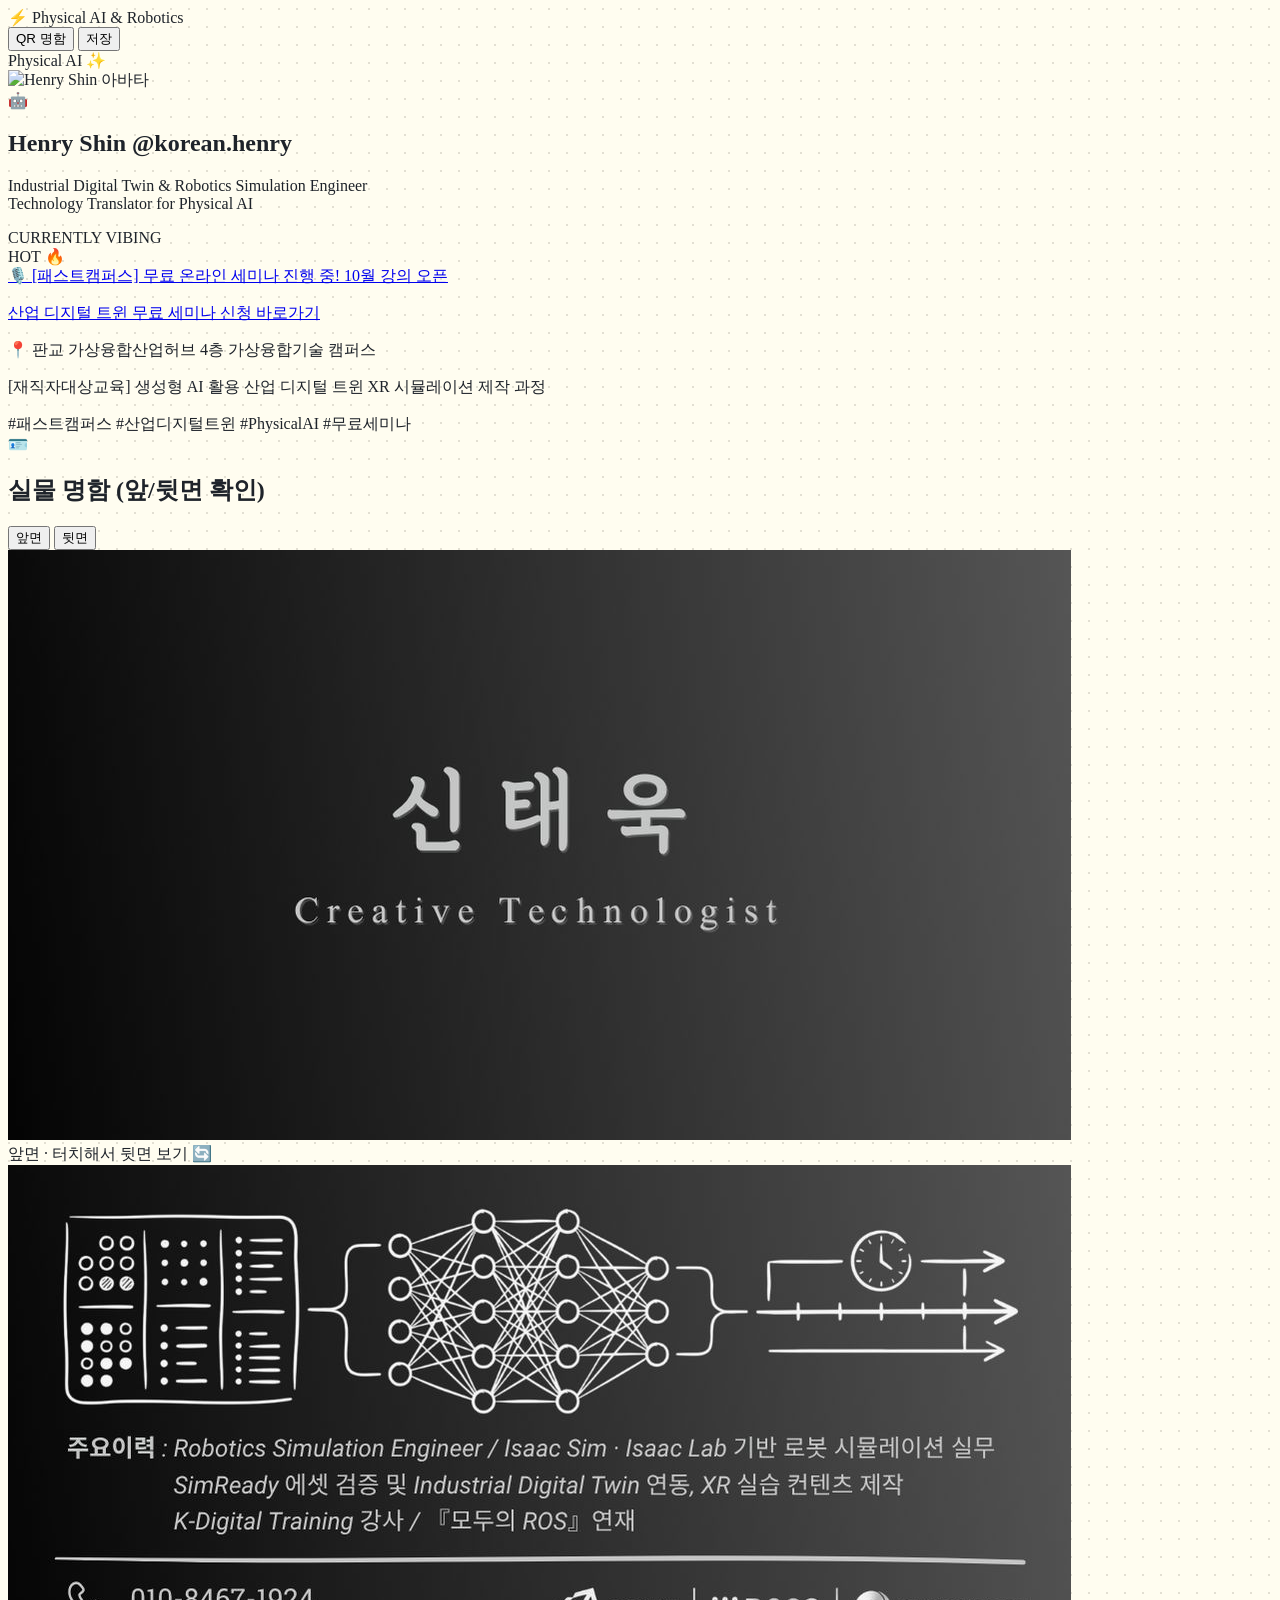
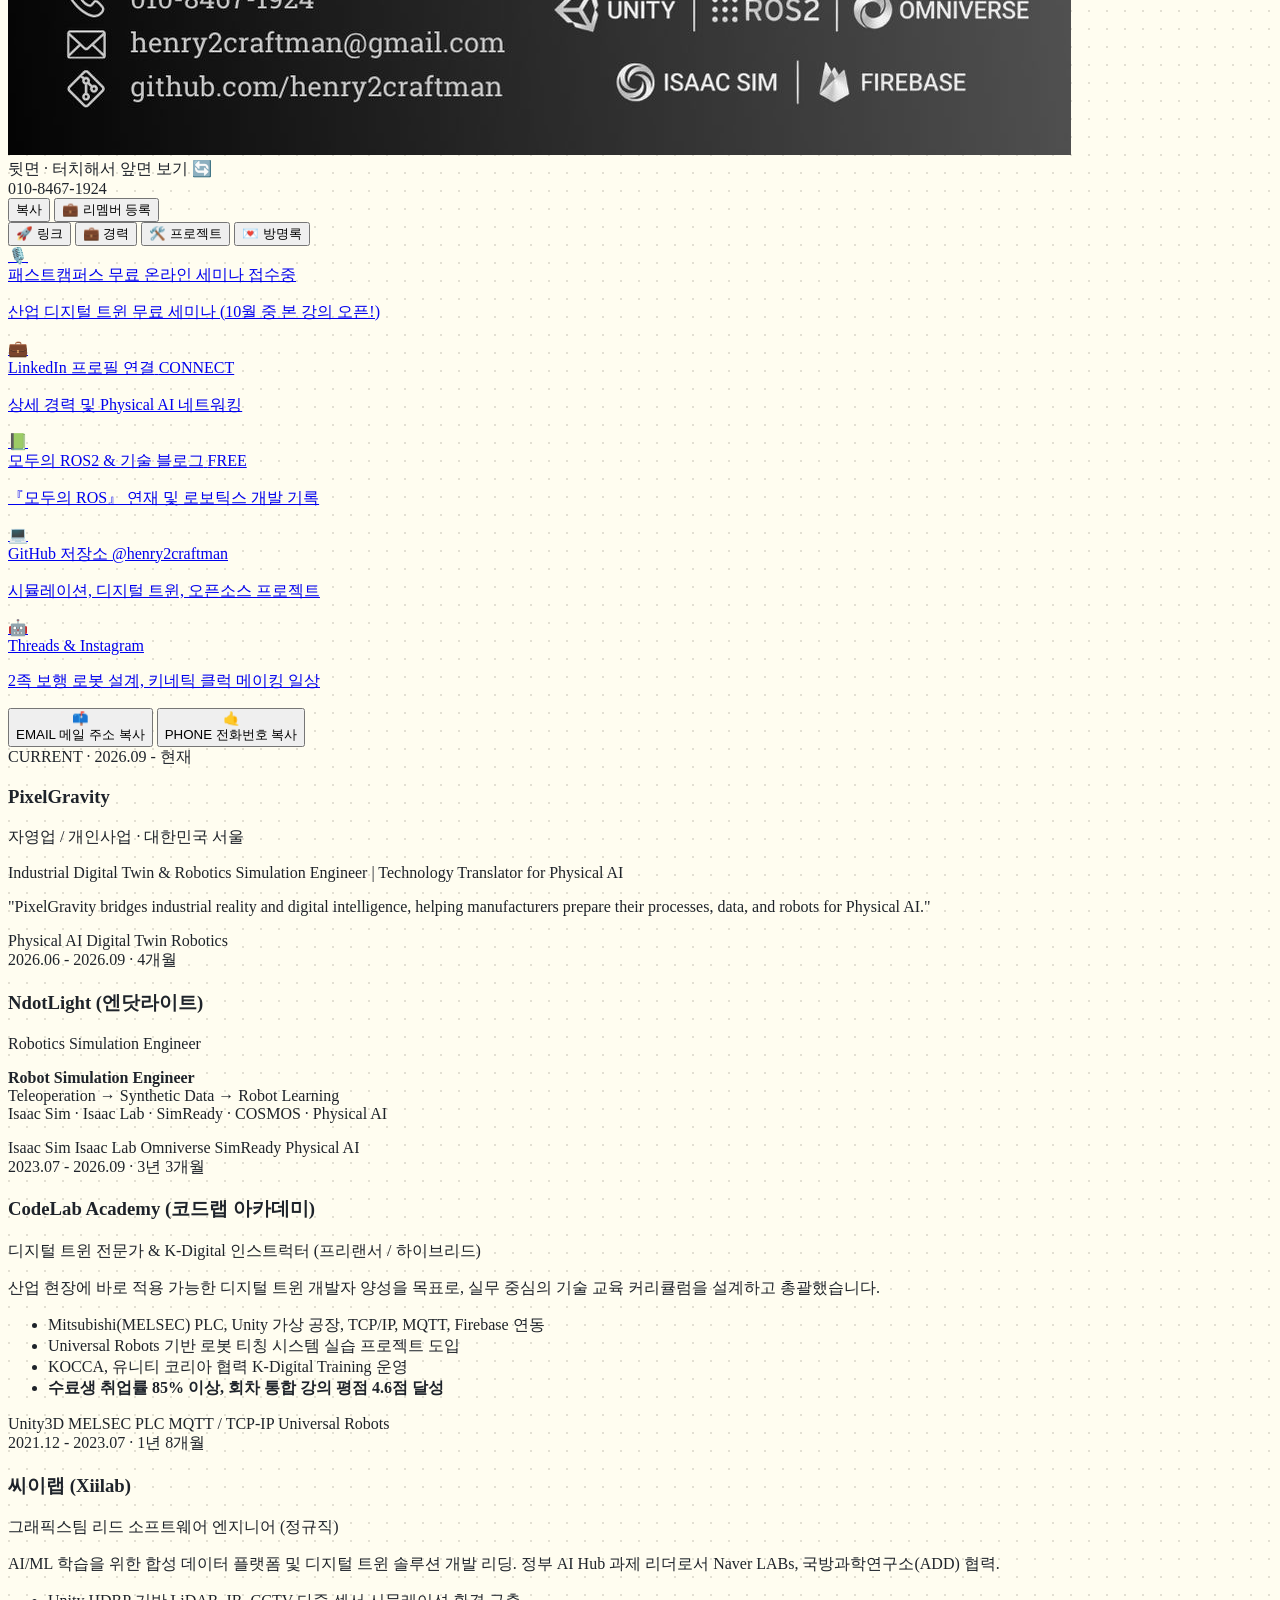
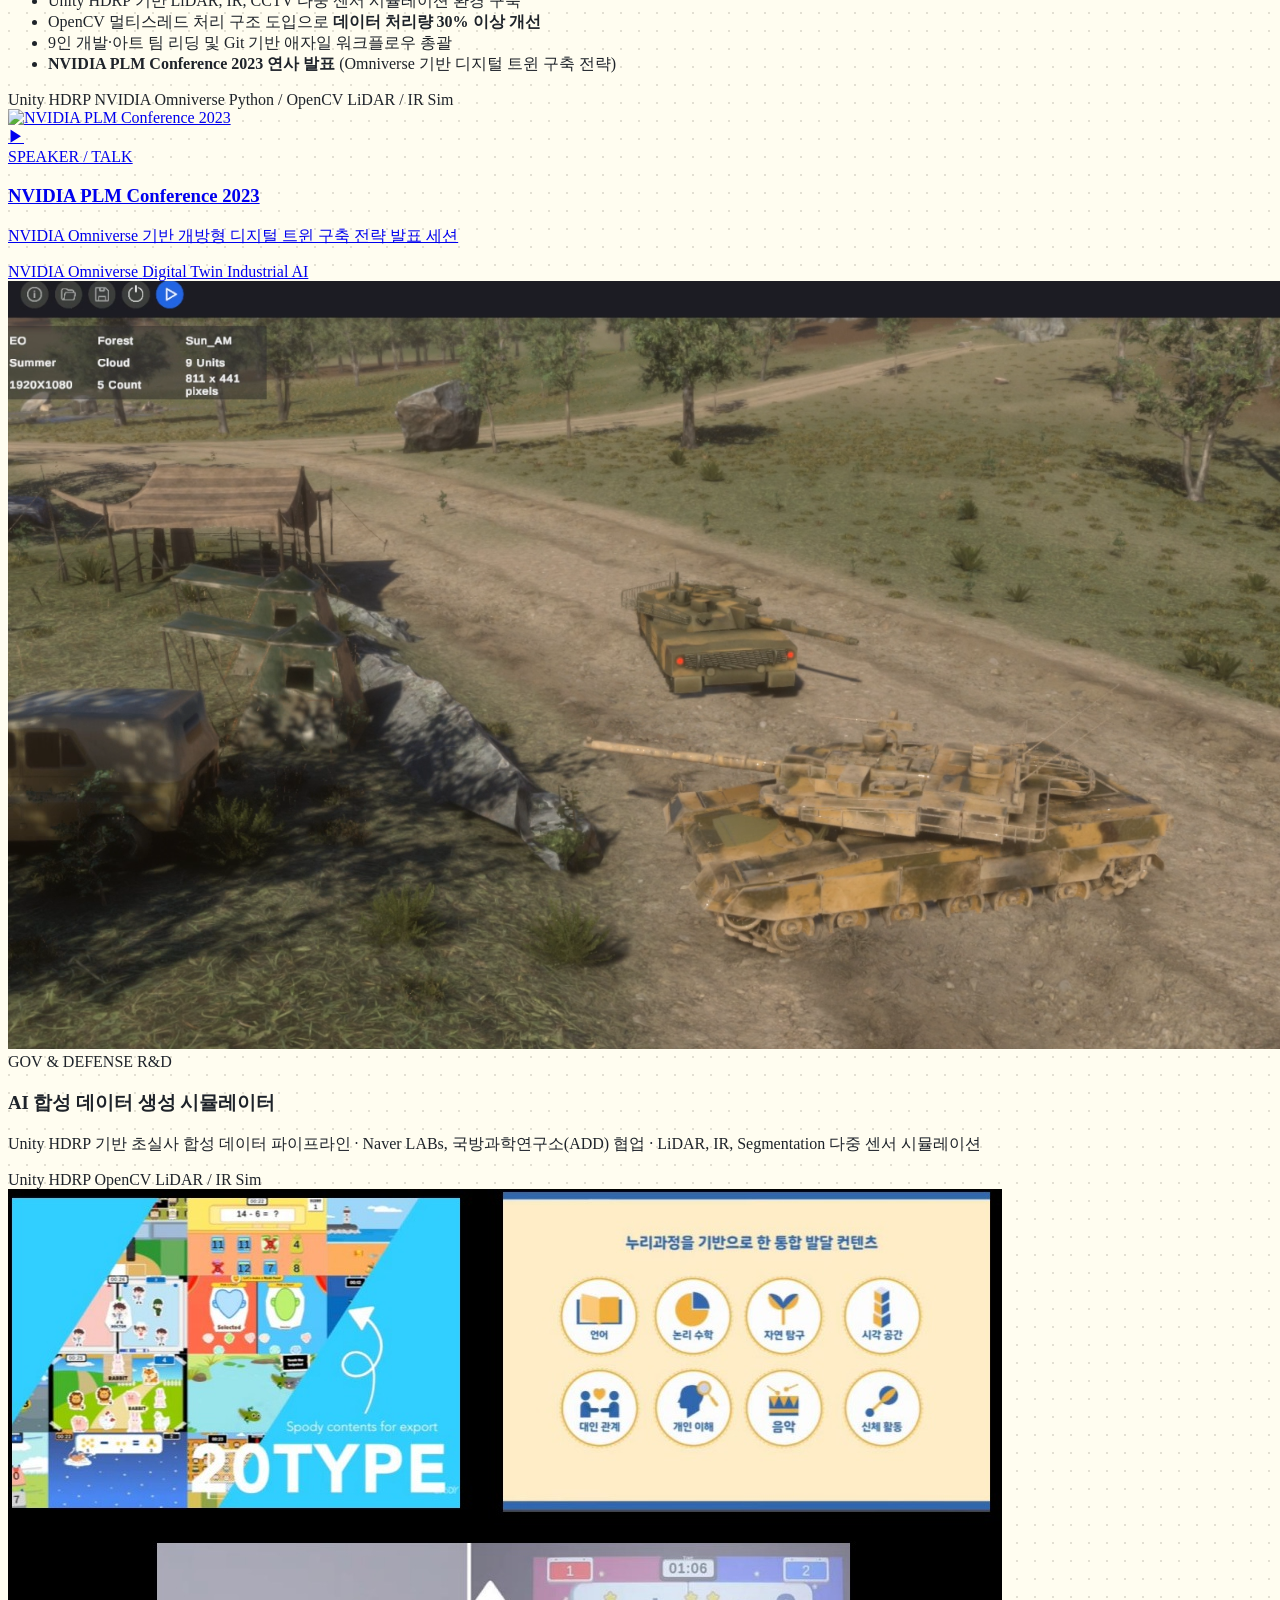
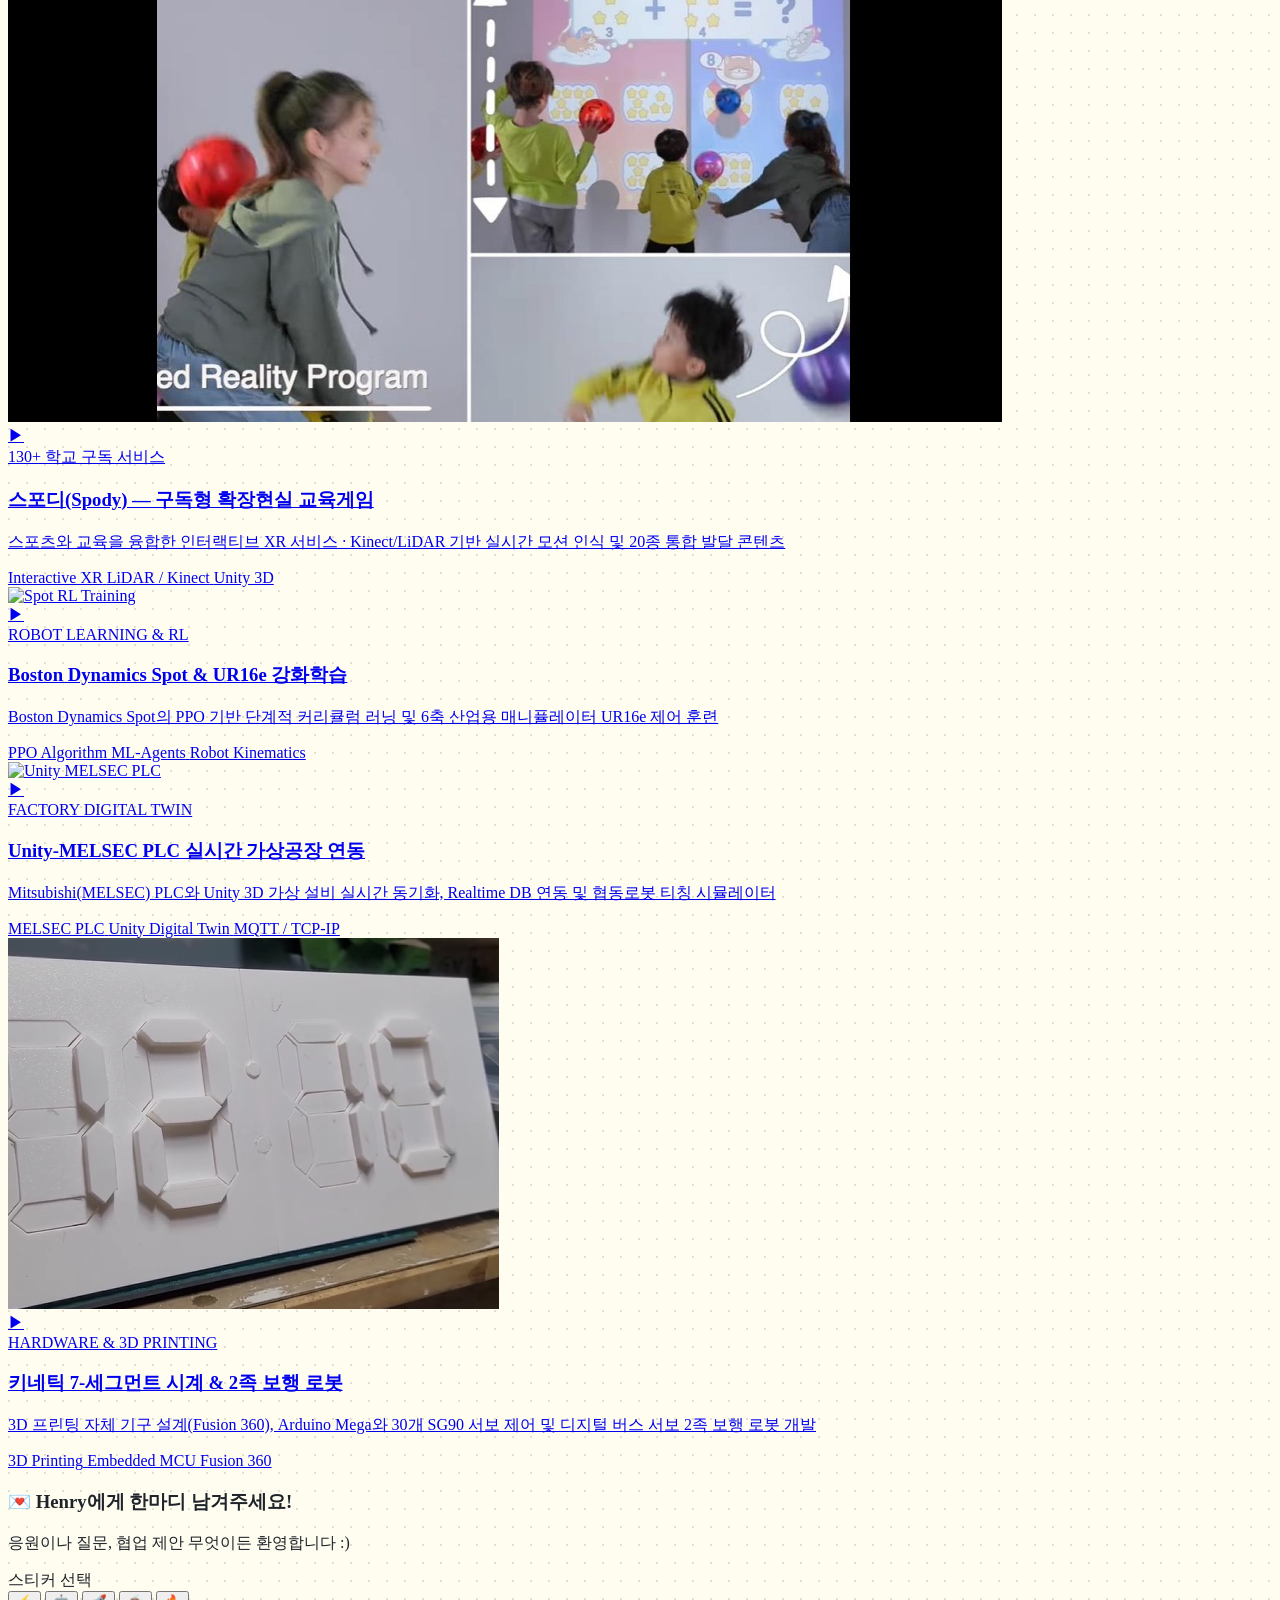
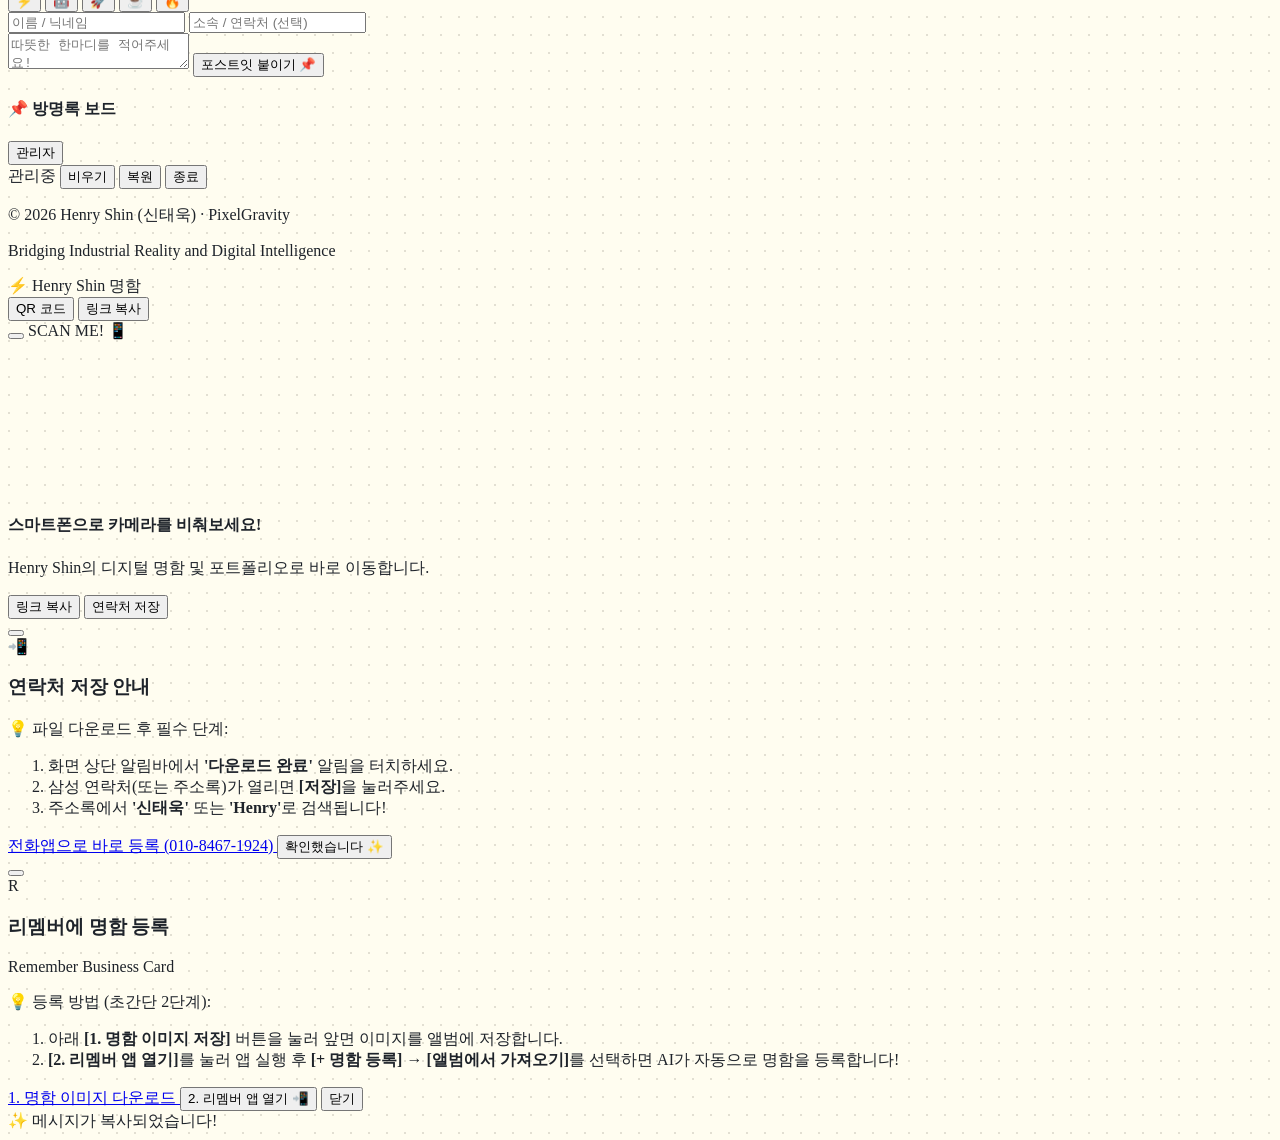
==== index.html @ 4216207d "Add FastCampus free online seminar link and October course announcement" ====
<!DOCTYPE html>
<html lang="ko">
<head>
  <meta charset="UTF-8">
  <meta name="viewport" content="width=device-width, initial-scale=1.0, maximum-scale=1.0, user-scalable=no">
  <title>Henry Shin (신태욱) 🌟 Digital Twin & Robotics Portfolio</title>
  <meta name="description" content="Henry Shin — Industrial Digital Twin & Robotics Simulation Engineer | Technology Translator for Physical AI">
  
  <!-- Tailwind CSS -->
  <script src="https://cdn.tailwindcss.com"></script>
  <!-- QRious for dynamic QR generation -->
  <script src="https://cdnjs.cloudflare.com/ajax/libs/qrious/4.0.2/qrious.min.js"></script>
  <!-- Canvas Confetti for delightful interactions -->
  <script src="https://cdn.jsdelivr.net/npm/canvas-confetti@1.6.0/dist/confetti.browser.min.js"></script>
  <!-- Google Fonts & Lucide Icons -->
  <link rel="preconnect" href="https://fonts.googleapis.com">
  <link rel="preconnect" href="https://fonts.gstatic.com" crossorigin>
  <link href="https://fonts.googleapis.com/css2?family=Gaegu:wght@400;700&family=Pretendard:wght@400;500;600;700;800;900&family=JetBrains+Mono:wght@500;700&display=swap" rel="stylesheet">
  <script src="https://unpkg.com/lucide@latest"></script>

  <script>
    tailwind.config = {
      theme: {
        extend: {
          fontFamily: {
            sans: ['Pretendard', '-apple-system', 'sans-serif'],
            fun: ['Gaegu', 'cursive', 'sans-serif'],
            mono: ['JetBrains Mono', 'monospace'],
          },
          colors: {
            butter: '#FFFDF0',
            creamy: '#FFF9ED',
            coral: '#FF6B6B',
            sunshine: '#FFD166',
            mint: '#06D6A0',
            bubble: '#118AB2',
            lavender: '#E8EAFF',
            popPink: '#FF85A1',
            darkPop: '#1E232A'
          },
          boxShadow: {
            'pop': '3px 3px 0px #1E232A',
            'pop-lg': '5px 5px 0px #1E232A',
            'pop-sm': '2px 2px 0px #1E232A',
            'pop-hover': '1px 1px 0px #1E232A',
          },
          animation: {
            'bounce-gentle': 'bounceGentle 2.2s infinite ease-in-out',
            'wiggle': 'wiggle 1s ease-in-out infinite',
            'spin-slow': 'spin 12s linear infinite',
          },
          keyframes: {
            bounceGentle: {
              '0%, 100%': { transform: 'translateY(0)' },
              '50%': { transform: 'translateY(-6px)' },
            },
            wiggle: {
              '0%, 100%': { transform: 'rotate(-3deg)' },
              '50%': { transform: 'rotate(3deg)' },
            }
          }
        }
      }
    }
  </script>

  <style>
    /* Neobrutalism custom styling */
    body {
      background-color: #FFFDF0;
      color: #1E232A;
      background-image: radial-gradient(#E2DFD2 1.2px, transparent 1.2px);
      background-size: 18px 18px;
    }

    .pop-card {
      transition: all 0.15s cubic-bezier(0.34, 1.56, 0.64, 1);
    }
    .pop-card:hover {
      transform: translate(-2px, -2px);
      box-shadow: 5px 5px 0px #1E232A;
    }
    .pop-card:active {
      transform: translate(2px, 2px);
      box-shadow: 1px 1px 0px #1E232A;
    }

    /* 3D Card Flip Styles */
    .perspective-1000 {
      perspective: 1000px;
    }
    .transform-style-3d {
      transform-style: preserve-3d;
      -webkit-transform-style: preserve-3d;
    }
    .backface-hidden {
      backface-visibility: hidden;
      -webkit-backface-visibility: hidden;
    }
    .rotate-y-180 {
      transform: rotateY(180deg);
      -webkit-transform: rotateY(180deg);
    }
    #businessCardInner.is-flipped {
      transform: rotateY(180deg);
      -webkit-transform: rotateY(180deg);
    }

    /* Custom scrollbar */
    ::-webkit-scrollbar {
      width: 6px;
    }
    ::-webkit-scrollbar-track {
      background: #FFFDF0;
    }
    ::-webkit-scrollbar-thumb {
      background: #1E232A;
      border-radius: 9999px;
    }
  </style>
</head>
<body class="min-h-screen flex flex-col items-center justify-start py-6 px-3 sm:px-4 font-sans selection:bg-sunshine selection:text-darkPop pb-28">

  <!-- Main Container -->
  <main class="w-full max-w-md mx-auto">

    <!-- Top Status Bar & Quick Actions -->
    <header class="flex items-center justify-between mb-3 px-1">
      <div class="flex items-center gap-2">
        <span class="inline-flex items-center justify-center w-6 h-6 rounded-full bg-sunshine border-2 border-darkPop font-mono text-xs font-bold shadow-pop-sm">
          ⚡
        </span>
        <span class="text-xs font-bold tracking-tight text-slate-800">Physical AI & Robotics</span>
      </div>

      <div class="flex items-center gap-1.5">
        <!-- QR Code Popup Trigger -->
        <button onclick="openQrModal()" class="px-2.5 py-1 rounded-full text-xs font-bold bg-sunshine border-2 border-darkPop shadow-pop-sm hover:shadow-pop-hover active:translate-x-0.5 active:translate-y-0.5 transition-all flex items-center gap-1" title="QR 코드 명함">
          <i data-lucide="qr-code" class="w-3.5 h-3.5"></i>
          <span>QR 명함</span>
        </button>
        <!-- Save Contact Button -->
        <button onclick="saveContactVCF()" class="px-2.5 py-1 rounded-full text-xs font-bold bg-mint text-white border-2 border-darkPop shadow-pop-sm hover:shadow-pop-hover active:translate-x-0.5 active:translate-y-0.5 transition-all flex items-center gap-1" title="연락처 저장">
          <i data-lucide="user-plus" class="w-3.5 h-3.5"></i>
          <span>저장</span>
        </button>
      </div>
    </header>

    <!-- Profile Hero Card -->
    <section class="bg-white border-2 border-darkPop shadow-pop-lg rounded-3xl p-5 mb-3.5 relative overflow-hidden">
      <span class="absolute -top-1 -right-2 bg-popPink text-white font-fun text-xs sm:text-sm font-bold px-3 py-1 rounded-full border-2 border-darkPop shadow-pop-sm rotate-12 select-none">
        Physical AI ✨
      </span>

      <div class="flex flex-col items-center text-center pt-2">
        <!-- Interactive Avatar with cute robot ring -->
        <div class="relative mb-3.5 group cursor-pointer" onclick="fireCuteConfetti()">
          <div class="w-24 h-24 rounded-full border-2 border-darkPop p-1 bg-gradient-to-tr from-sunshine via-popPink to-mint shadow-pop-sm group-hover:rotate-6 transition-transform">
            <img 
              src="https://api.dicebear.com/7.x/bottts-neutral/svg?seed=HenryShinMaker&backgroundColor=ffd166" 
              alt="Henry Shin 아바타" 
              class="w-full h-full rounded-full bg-white object-cover"
            >
          </div>
          <!-- Click badge on avatar -->
          <span class="absolute -bottom-1 -right-1 bg-white border-2 border-darkPop text-xs font-bold rounded-full p-1 shadow-pop-sm animate-wiggle">
            🤖
          </span>
        </div>

        <!-- Name & Catchy Tagline -->
        <h1 class="text-2xl font-extrabold text-darkPop flex items-center gap-1.5 mb-1">
          Henry Shin <span class="text-xs font-bold text-slate-500 font-mono bg-slate-100 px-2 py-0.5 rounded-full border border-darkPop">@korean.henry</span>
        </h1>
        
        <p class="text-xs font-extrabold text-slate-800 mb-3 bg-sunshine/40 px-3 py-1.5 rounded-2xl border-2 border-darkPop leading-relaxed">
          Industrial Digital Twin & Robotics Simulation Engineer<br>
          <span class="text-slate-600 font-bold">Technology Translator for Physical AI</span>
        </p>

        <!-- Live Status Bubble: 교육 및 최신 활동 -->
        <div class="w-full bg-[#F6F8FA] border-2 border-darkPop rounded-2xl p-3 text-left shadow-pop-sm relative">
          <div class="flex items-center justify-between mb-1.5">
            <div class="flex items-center gap-1.5">
              <span class="relative flex h-2.5 w-2.5">
                <span class="animate-ping absolute inline-flex h-full w-full rounded-full bg-emerald-400 opacity-75"></span>
                <span class="relative inline-flex rounded-full h-2.5 w-2.5 bg-mint"></span>
              </span>
              <span class="text-[11px] font-extrabold text-emerald-700 tracking-wide uppercase font-mono">CURRENTLY VIBING</span>
            </div>
            <span class="text-[10px] bg-coral text-white px-2 py-0.5 rounded-full font-mono font-bold animate-pulse">HOT 🔥</span>
          </div>
          
          <div class="text-xs text-slate-800 space-y-2">
            <!-- 1. 패스트캠퍼스 무료 세미나 -->
            <a href="https://fastcampus.co.kr/event_online_digitaltwin" target="_blank" rel="noopener noreferrer" class="block bg-white p-2.5 rounded-xl border-2 border-darkPop shadow-pop-sm hover:bg-amber-50/60 transition-colors group">
              <div class="flex items-center justify-between">
                <span class="font-extrabold text-darkPop flex items-center gap-1 text-[11px]">
                  <span>🎙️</span> [패스트캠퍼스] 무료 온라인 세미나 진행 중!
                </span>
                <span class="text-[9px] font-extrabold px-1.5 py-0.5 bg-sunshine rounded-md border border-darkPop">10월 강의 오픈</span>
              </div>
              <p class="text-[10px] text-slate-600 mt-1 group-hover:text-bubble flex items-center gap-0.5 font-medium">
                <span>산업 디지털 트윈 무료 세미나 신청 바로가기</span>
                <i data-lucide="arrow-up-right" class="w-3 h-3"></i>
              </p>
            </a>

            <!-- 2. 판교 가상융합기술 캠퍼스 -->
            <div class="text-[11px] text-slate-700 pl-2.5 border-l-2 border-sunshine">
              <p class="font-bold text-darkPop flex items-center gap-1">
                <span>📍</span> 판교 가상융합산업허브 4층 가상융합기술 캠퍼스
              </p>
              <p class="text-[10px] text-slate-500 mt-0.5">
                [재직자대상교육] 생성형 AI 활용 산업 디지털 트윈 XR 시뮬레이션 제작 과정
              </p>
            </div>
          </div>

          <div class="flex flex-wrap gap-1.5 mt-2.5">
            <span class="px-2 py-0.5 rounded-full text-[10px] font-bold bg-white border border-darkPop text-slate-700 shadow-pop-sm">#패스트캠퍼스</span>
            <span class="px-2 py-0.5 rounded-full text-[10px] font-bold bg-white border border-darkPop text-slate-700 shadow-pop-sm">#산업디지털트윈</span>
            <span class="px-2 py-0.5 rounded-full text-[10px] font-bold bg-white border border-darkPop text-slate-700 shadow-pop-sm">#PhysicalAI</span>
            <span class="px-2 py-0.5 rounded-full text-[10px] font-bold bg-white border border-darkPop text-slate-700 shadow-pop-sm">#무료세미나</span>
          </div>
        </div>
      </div>
    </section>

    <!-- Real Business Card Section (Front & Back Toggle Viewer) -->
    <section class="bg-white border-2 border-darkPop shadow-pop-lg rounded-3xl p-4 mb-4 relative">
      <div class="flex items-center justify-between mb-2.5 px-1">
        <div class="flex items-center gap-1.5">
          <span class="text-base">🪪</span>
          <h2 class="text-xs font-extrabold text-darkPop">실물 명함 (앞/뒷면 확인)</h2>
        </div>
        
        <!-- Front / Back Switch Buttons -->
        <div class="flex items-center gap-1 bg-slate-100 p-0.5 rounded-full border border-darkPop shadow-pop-sm">
          <button onclick="showCardFace('front')" id="btnCardFront" class="px-2.5 py-0.5 rounded-full text-[10px] font-bold bg-sunshine text-darkPop transition-all">
            앞면
          </button>
          <button onclick="showCardFace('back')" id="btnCardBack" class="px-2.5 py-0.5 rounded-full text-[10px] font-bold text-slate-500 hover:text-darkPop transition-all">
            뒷면
          </button>
        </div>
      </div>

      <!-- Business Card Display Frame -->
      <div class="w-full cursor-pointer select-none" onclick="toggleCardFace()" title="클릭해서 앞/뒷면 전환">
        <div class="relative w-full aspect-[16/9] rounded-2xl border-2 border-darkPop shadow-pop overflow-hidden bg-slate-950">
          
          <!-- Front Side (앞면.jpg) -->
          <div id="cardViewFront" class="absolute inset-0 w-full h-full transition-opacity duration-300 opacity-100 z-10 bg-black">
            <img 
              src="image&video/명함/앞면.jpg" 
              alt="Henry Shin 실물 명함 앞면" 
              class="w-full h-full object-cover"
            >
            <div class="absolute bottom-2.5 right-2.5 flex items-center gap-1 bg-black/75 backdrop-blur-sm text-white px-2 py-1 rounded-lg border border-white/20 text-[10px] font-mono">
              <span>앞면</span>
              <span class="text-sunshine font-bold">· 터치해서 뒷면 보기 🔄</span>
            </div>
          </div>

          <!-- Back Side (뒷면.jpg) -->
          <div id="cardViewBack" class="absolute inset-0 w-full h-full transition-opacity duration-300 opacity-0 pointer-events-none z-0 bg-black">
            <img 
              src="image&video/명함/뒷면.jpg" 
              alt="Henry Shin 실물 명함 뒷면 (이력 및 기술 다이어그램)" 
              class="w-full h-full object-cover"
            >
            <div class="absolute bottom-2.5 right-2.5 flex items-center gap-1 bg-black/75 backdrop-blur-sm text-white px-2 py-1 rounded-lg border border-white/20 text-[10px] font-mono">
              <span>뒷면</span>
              <span class="text-sunshine font-bold">· 터치해서 앞면 보기 🔄</span>
            </div>
          </div>

        </div>
      </div>

      <!-- Quick Action Under Card (Phone copy & Remember registration) -->
      <div class="mt-3 flex items-center justify-between gap-1.5 px-1 text-[11px]">
        <span class="flex items-center gap-1 font-mono font-bold text-slate-700">
          <i data-lucide="phone" class="w-3.5 h-3.5 text-mint"></i> 010-8467-1924
        </span>
        <div class="flex items-center gap-1.5">
          <button onclick="copyInfo('010-8467-1924', '전화번호가 복사되었습니다! 📞')" class="px-2 py-1 rounded-lg border border-darkPop bg-slate-100 hover:bg-slate-200 text-darkPop font-bold shadow-pop-sm flex items-center gap-1">
            <i data-lucide="copy" class="w-3 h-3"></i>
            <span>복사</span>
          </button>
          <button onclick="openRememberModal()" class="px-2.5 py-1 rounded-lg border border-darkPop bg-[#1864AB] text-white hover:bg-[#155390] font-extrabold shadow-pop-sm flex items-center gap-1 active:translate-y-0.5 transition-all">
            <span>💼 리멤버 등록</span>
          </button>
        </div>
      </div>
    </section>

    <!-- Navigation Tabs (Links, Career, Projects, Guestbook) -->
    <nav class="flex items-center justify-between gap-1 p-1 bg-white border-2 border-darkPop shadow-pop rounded-2xl mb-4 text-xs font-bold">
      <button onclick="changeTab('links')" id="btn-tab-links" class="tab-target flex-1 py-2 rounded-xl text-center transition-all bg-darkPop text-white shadow-pop-sm">
        🚀 링크
      </button>
      <button onclick="changeTab('career')" id="btn-tab-career" class="tab-target flex-1 py-2 rounded-xl text-center transition-all text-slate-600 hover:text-darkPop">
        💼 경력
      </button>
      <button onclick="changeTab('projects')" id="btn-tab-projects" class="tab-target flex-1 py-2 rounded-xl text-center transition-all text-slate-600 hover:text-darkPop">
        🛠️ 프로젝트
      </button>
      <button onclick="changeTab('guestbook')" id="btn-tab-guestbook" class="tab-target flex-1 py-2 rounded-xl text-center transition-all text-slate-600 hover:text-darkPop">
        💌 방명록
      </button>
    </nav>

    <!-- TAB 1: Quick Links & Channels -->
    <div id="tab-links" class="tab-content space-y-3">

      <!-- FastCampus Free Seminar (Top Featured) -->
      <a href="https://fastcampus.co.kr/event_online_digitaltwin" target="_blank" rel="noopener noreferrer" 
         class="pop-card block bg-gradient-to-r from-[#FFF4D9] via-[#FFE8B3] to-[#FFD166]/60 border-2 border-darkPop shadow-pop rounded-2xl p-3.5 group hover:from-[#FFE8B3] hover:to-[#FFDE99]">
        <div class="flex items-center justify-between">
          <div class="flex items-center gap-3">
            <div class="w-11 h-11 rounded-2xl bg-coral text-white border-2 border-darkPop flex items-center justify-center text-xl shadow-pop-sm group-hover:rotate-12 transition-transform">
              🎙️
            </div>
            <div class="text-left">
              <div class="flex items-center gap-1.5">
                <span class="text-sm font-extrabold text-darkPop">패스트캠퍼스 무료 온라인 세미나</span>
                <span class="text-[10px] font-bold px-1.5 py-0.5 rounded-full bg-coral text-white border border-darkPop animate-pulse">접수중</span>
              </div>
              <p class="text-xs text-slate-700 mt-0.5 font-bold">산업 디지털 트윈 무료 세미나 (10월 중 본 강의 오픈!)</p>
            </div>
          </div>
          <i data-lucide="arrow-up-right" class="w-5 h-5 text-darkPop group-hover:translate-x-0.5 group-hover:-translate-y-0.5 transition-transform"></i>
        </div>
      </a>
      
      <!-- LinkedIn (Featured) -->
      <a href="https://www.linkedin.com/in/henry-s-8a1b7b152/" target="_blank" rel="noopener noreferrer" 
         class="pop-card block bg-[#E8EAFF] border-2 border-darkPop shadow-pop rounded-2xl p-3.5 group hover:bg-[#DCE1FF]">
        <div class="flex items-center justify-between">
          <div class="flex items-center gap-3">
            <div class="w-11 h-11 rounded-2xl bg-white border-2 border-darkPop flex items-center justify-center text-xl shadow-pop-sm group-hover:rotate-12 transition-transform">
              💼
            </div>
            <div class="text-left">
              <div class="flex items-center gap-1.5">
                <span class="text-sm font-extrabold text-darkPop">LinkedIn 프로필 연결</span>
                <span class="text-[10px] font-bold px-1.5 py-0.5 rounded-full bg-[#0077B5] text-white border border-darkPop">CONNECT</span>
              </div>
              <p class="text-xs text-slate-600 mt-0.5">상세 경력 및 Physical AI 네트워킹</p>
            </div>
          </div>
          <i data-lucide="arrow-up-right" class="w-5 h-5 text-darkPop group-hover:translate-x-0.5 group-hover:-translate-y-0.5 transition-transform"></i>
        </div>
      </a>

      <!-- Free ROS2 Course & Tech Blog -->
      <a href="https://blog.naver.com/henry2craftman" target="_blank" rel="noopener noreferrer" 
         class="pop-card block bg-[#E8F8F5] border-2 border-darkPop shadow-pop rounded-2xl p-3.5 group hover:bg-[#D5F5EE]">
        <div class="flex items-center justify-between">
          <div class="flex items-center gap-3">
            <div class="w-11 h-11 rounded-2xl bg-white border-2 border-darkPop flex items-center justify-center text-xl shadow-pop-sm group-hover:rotate-12 transition-transform">
              📗
            </div>
            <div class="text-left">
              <div class="flex items-center gap-1.5">
                <span class="text-sm font-extrabold text-darkPop">모두의 ROS2 & 기술 블로그</span>
                <span class="text-[10px] font-bold px-1.5 py-0.5 rounded-full bg-mint text-white border border-darkPop">FREE</span>
              </div>
              <p class="text-xs text-slate-600 mt-0.5">『모두의 ROS』 연재 및 로보틱스 개발 기록</p>
            </div>
          </div>
          <i data-lucide="arrow-up-right" class="w-5 h-5 text-darkPop group-hover:translate-x-0.5 group-hover:-translate-y-0.5 transition-transform"></i>
        </div>
      </a>

      <!-- GitHub -->
      <a href="https://github.com/henry2craftman" target="_blank" rel="noopener noreferrer" 
         class="pop-card block bg-white border-2 border-darkPop shadow-pop rounded-2xl p-3.5 group hover:bg-slate-50">
        <div class="flex items-center justify-between">
          <div class="flex items-center gap-3">
            <div class="w-11 h-11 rounded-2xl bg-sunshine border-2 border-darkPop flex items-center justify-center text-xl shadow-pop-sm group-hover:rotate-12 transition-transform">
              💻
            </div>
            <div class="text-left">
              <div class="flex items-center gap-1.5">
                <span class="text-sm font-extrabold text-darkPop">GitHub 저장소</span>
                <span class="text-[10px] font-mono font-bold text-slate-500">@henry2craftman</span>
              </div>
              <p class="text-xs text-slate-500 mt-0.5">시뮬레이션, 디지털 트윈, 오픈소스 프로젝트</p>
            </div>
          </div>
          <i data-lucide="external-link" class="w-4 h-4 text-slate-400 group-hover:text-darkPop transition-colors"></i>
        </div>
      </a>

      <!-- Threads & Social -->
      <a href="https://www.threads.com/@korean.henry" target="_blank" rel="noopener noreferrer" 
         class="pop-card block bg-white border-2 border-darkPop shadow-pop rounded-2xl p-3.5 group hover:bg-slate-50">
        <div class="flex items-center justify-between">
          <div class="flex items-center gap-3">
            <div class="w-11 h-11 rounded-2xl bg-[#FFE4E6] border-2 border-darkPop flex items-center justify-center text-xl shadow-pop-sm group-hover:rotate-12 transition-transform">
              🤖
            </div>
            <div class="text-left">
              <span class="text-sm font-extrabold text-darkPop block">Threads & Instagram</span>
              <p class="text-xs text-slate-500 mt-0.5">2족 보행 로봇 설계, 키네틱 클럭 메이킹 일상</p>
            </div>
          </div>
          <i data-lucide="external-link" class="w-4 h-4 text-slate-400 group-hover:text-darkPop transition-colors"></i>
        </div>
      </a>

      <!-- Quick Contact Pills (Copy & Send) -->
      <div class="grid grid-cols-2 gap-2.5 pt-1">
        <button onclick="copyInfo('henry2craftman@gmail.com', '이메일 주소가 복사되었습니다! 💌')" 
                class="pop-card bg-white border-2 border-darkPop shadow-pop rounded-2xl p-3 text-left group">
          <div class="flex items-center gap-2">
            <span class="text-base">📫</span>
            <div>
              <span class="text-[10px] font-bold text-slate-500 uppercase block">EMAIL</span>
              <span class="text-xs font-extrabold text-darkPop truncate block">메일 주소 복사</span>
            </div>
          </div>
        </button>

        <button onclick="copyInfo('010-8467-1924', '전화번호가 복사되었습니다! 📞')" 
                class="pop-card bg-white border-2 border-darkPop shadow-pop rounded-2xl p-3 text-left group">
          <div class="flex items-center gap-2">
            <span class="text-base">🤙</span>
            <div>
              <span class="text-[10px] font-bold text-slate-500 uppercase block">PHONE</span>
              <span class="text-xs font-extrabold text-darkPop truncate block">전화번호 복사</span>
            </div>
          </div>
        </button>
      </div>
    </div>

    <!-- TAB 2: Career / Experience -->
    <div id="tab-career" class="tab-content hidden space-y-3.5">

      <!-- Career 1: PixelGravity -->
      <div class="pop-card bg-white border-2 border-darkPop shadow-pop rounded-2xl p-4 relative">
        <div class="flex items-start justify-between gap-2 mb-1.5">
          <div>
            <span class="text-[10px] font-bold px-2 py-0.5 rounded-full bg-mint text-white border border-darkPop shadow-pop-sm inline-block mb-1">
              CURRENT · 2026.09 - 현재
            </span>
            <h3 class="text-sm font-extrabold text-darkPop">PixelGravity</h3>
            <p class="text-xs font-bold text-slate-700">자영업 / 개인사업 · 대한민국 서울</p>
          </div>
          <a href="https://www.linkedin.com/in/henry-s-8a1b7b152/" target="_blank" class="p-1.5 rounded-xl border border-darkPop bg-slate-100 hover:bg-slate-200 text-darkPop">
            <i data-lucide="external-link" class="w-3.5 h-3.5"></i>
          </a>
        </div>
        <p class="text-xs font-bold text-bubble mb-2">
          Industrial Digital Twin & Robotics Simulation Engineer | Technology Translator for Physical AI
        </p>
        <p class="text-xs text-slate-600 leading-relaxed bg-slate-50 p-2.5 rounded-xl border border-slate-200">
          "PixelGravity bridges industrial reality and digital intelligence, helping manufacturers prepare their processes, data, and robots for Physical AI."
        </p>
        <div class="mt-2.5 flex flex-wrap gap-1 text-[10px] font-bold">
          <span class="px-2 py-0.5 bg-yellow-100 rounded-md border border-darkPop">Physical AI</span>
          <span class="px-2 py-0.5 bg-sky-100 rounded-md border border-darkPop">Digital Twin</span>
          <span class="px-2 py-0.5 bg-purple-100 rounded-md border border-darkPop">Robotics</span>
        </div>
      </div>

      <!-- Career 2: NdotLight -->
      <div class="pop-card bg-white border-2 border-darkPop shadow-pop rounded-2xl p-4 relative">
        <div class="flex items-start justify-between gap-2 mb-1.5">
          <div>
            <span class="text-[10px] font-bold px-2 py-0.5 rounded-full bg-sunshine text-darkPop border border-darkPop shadow-pop-sm inline-block mb-1">
              2026.06 - 2026.09 · 4개월
            </span>
            <h3 class="text-sm font-extrabold text-darkPop">NdotLight (엔닷라이트)</h3>
            <p class="text-xs font-bold text-slate-700">Robotics Simulation Engineer</p>
          </div>
          <a href="https://www.linkedin.com/in/henry-s-8a1b7b152/" target="_blank" class="p-1.5 rounded-xl border border-darkPop bg-slate-100 hover:bg-slate-200 text-darkPop">
            <i data-lucide="external-link" class="w-3.5 h-3.5"></i>
          </a>
        </div>
        <p class="text-xs text-slate-600 leading-relaxed bg-slate-50 p-2.5 rounded-xl border border-slate-200 mb-2">
          <b>Robot Simulation Engineer</b><br>
          Teleoperation → Synthetic Data → Robot Learning<br>
          Isaac Sim · Isaac Lab · SimReady · COSMOS · Physical AI
        </p>
        <div class="flex flex-wrap gap-1 text-[10px] font-bold">
          <span class="px-2 py-0.5 bg-emerald-100 rounded-md border border-darkPop">Isaac Sim</span>
          <span class="px-2 py-0.5 bg-emerald-100 rounded-md border border-darkPop">Isaac Lab</span>
          <span class="px-2 py-0.5 bg-indigo-100 rounded-md border border-darkPop">Omniverse</span>
          <span class="px-2 py-0.5 bg-amber-100 rounded-md border border-darkPop">SimReady</span>
          <span class="px-2 py-0.5 bg-rose-100 rounded-md border border-darkPop">Physical AI</span>
        </div>
      </div>

      <!-- Career 3: CodeLab Academy -->
      <div class="pop-card bg-white border-2 border-darkPop shadow-pop rounded-2xl p-4 relative">
        <div class="flex items-start justify-between gap-2 mb-1.5">
          <div>
            <span class="text-[10px] font-bold px-2 py-0.5 rounded-full bg-lavender text-darkPop border border-darkPop shadow-pop-sm inline-block mb-1">
              2023.07 - 2026.09 · 3년 3개월
            </span>
            <h3 class="text-sm font-extrabold text-darkPop">CodeLab Academy (코드랩 아카데미)</h3>
            <p class="text-xs font-bold text-slate-700">디지털 트윈 전문가 & K-Digital 인스트럭터 (프리랜서 / 하이브리드)</p>
          </div>
          <a href="https://www.linkedin.com/in/henry-s-8a1b7b152/" target="_blank" class="p-1.5 rounded-xl border border-darkPop bg-slate-100 hover:bg-slate-200 text-darkPop">
            <i data-lucide="external-link" class="w-3.5 h-3.5"></i>
          </a>
        </div>
        <div class="text-xs text-slate-600 leading-relaxed bg-slate-50 p-2.5 rounded-xl border border-slate-200 mb-2 space-y-1.5">
          <p>
            산업 현장에 바로 적용 가능한 디지털 트윈 개발자 양성을 목표로, 실무 중심의 기술 교육 커리큘럼을 설계하고 총괄했습니다.
          </p>
          <ul class="list-disc pl-4 space-y-0.5 text-[11px] text-slate-700">
            <li>Mitsubishi(MELSEC) PLC, Unity 가상 공장, TCP/IP, MQTT, Firebase 연동</li>
            <li>Universal Robots 기반 로봇 티칭 시스템 실습 프로젝트 도입</li>
            <li>KOCCA, 유니티 코리아 협력 K-Digital Training 운영</li>
            <li><b>수료생 취업률 85% 이상, 회차 통합 강의 평점 4.6점 달성</b></li>
          </ul>
        </div>
        <div class="flex flex-wrap gap-1 text-[10px] font-bold">
          <span class="px-2 py-0.5 bg-yellow-100 rounded-md border border-darkPop">Unity3D</span>
          <span class="px-2 py-0.5 bg-blue-100 rounded-md border border-darkPop">MELSEC PLC</span>
          <span class="px-2 py-0.5 bg-emerald-100 rounded-md border border-darkPop">MQTT / TCP-IP</span>
          <span class="px-2 py-0.5 bg-orange-100 rounded-md border border-darkPop">Universal Robots</span>
        </div>
      </div>

      <!-- Career 4: Xiilab -->
      <div class="pop-card bg-white border-2 border-darkPop shadow-pop rounded-2xl p-4 relative">
        <div class="flex items-start justify-between gap-2 mb-1.5">
          <div>
            <span class="text-[10px] font-bold px-2 py-0.5 rounded-full bg-popPink text-white border border-darkPop shadow-pop-sm inline-block mb-1">
              2021.12 - 2023.07 · 1년 8개월
            </span>
            <h3 class="text-sm font-extrabold text-darkPop">씨이랩 (Xiilab)</h3>
            <p class="text-xs font-bold text-slate-700">그래픽스팀 리드 소프트웨어 엔지니어 (정규직)</p>
          </div>
          <a href="https://www.linkedin.com/in/henry-s-8a1b7b152/" target="_blank" class="p-1.5 rounded-xl border border-darkPop bg-slate-100 hover:bg-slate-200 text-darkPop">
            <i data-lucide="external-link" class="w-3.5 h-3.5"></i>
          </a>
        </div>
        <div class="text-xs text-slate-600 leading-relaxed bg-slate-50 p-2.5 rounded-xl border border-slate-200 mb-2 space-y-1.5">
          <p>
            AI/ML 학습을 위한 합성 데이터 플랫폼 및 디지털 트윈 솔루션 개발 리딩. 정부 AI Hub 과제 리더로서 Naver LABs, 국방과학연구소(ADD) 협력.
          </p>
          <ul class="list-disc pl-4 space-y-0.5 text-[11px] text-slate-700">
            <li>Unity HDRP 기반 LiDAR, IR, CCTV 다중 센서 시뮬레이션 환경 구축</li>
            <li>OpenCV 멀티스레드 처리 구조 도입으로 <b>데이터 처리량 30% 이상 개선</b></li>
            <li>9인 개발·아트 팀 리딩 및 Git 기반 애자일 워크플로우 총괄</li>
            <li><b>NVIDIA PLM Conference 2023 연사 발표</b> (Omniverse 기반 디지털 트윈 구축 전략)</li>
          </ul>
        </div>
        <div class="flex flex-wrap gap-1 text-[10px] font-bold">
          <span class="px-2 py-0.5 bg-emerald-100 rounded-md border border-darkPop">Unity HDRP</span>
          <span class="px-2 py-0.5 bg-purple-100 rounded-md border border-darkPop">NVIDIA Omniverse</span>
          <span class="px-2 py-0.5 bg-blue-100 rounded-md border border-darkPop">Python / OpenCV</span>
          <span class="px-2 py-0.5 bg-yellow-100 rounded-md border border-darkPop">LiDAR / IR Sim</span>
        </div>
      </div>

    </div>

    <!-- TAB 3: Highlighted Portfolio Projects -->
    <div id="tab-projects" class="tab-content hidden space-y-3.5">

      <!-- Project 1: NVIDIA Conference 2023 -->
      <a href="https://youtu.be/WrpE6T8RTzY" target="_blank" rel="noopener noreferrer" 
         class="pop-card block bg-white border-2 border-darkPop shadow-pop rounded-2xl overflow-hidden group">
        <div class="relative h-36 bg-slate-900 overflow-hidden">
          <img src="https://img.youtube.com/vi/WrpE6T8RTzY/hqdefault.jpg" alt="NVIDIA PLM Conference 2023" class="w-full h-full object-cover group-hover:scale-105 transition-transform duration-300">
          <div class="absolute inset-0 bg-black/20 flex items-center justify-center">
            <span class="w-10 h-10 rounded-full bg-sunshine border-2 border-darkPop flex items-center justify-center text-darkPop font-bold shadow-pop-sm group-hover:scale-110 transition-transform">
              ▶
            </span>
          </div>
          <span class="absolute top-2.5 left-2.5 px-2.5 py-0.5 bg-sunshine border-2 border-darkPop rounded-full text-[10px] font-extrabold text-darkPop shadow-pop-sm">
            SPEAKER / TALK
          </span>
        </div>
        <div class="p-3.5">
          <h3 class="text-sm font-extrabold text-darkPop group-hover:text-bubble transition-colors flex items-center justify-between">
            <span>NVIDIA PLM Conference 2023</span>
            <i data-lucide="arrow-up-right" class="w-4 h-4"></i>
          </h3>
          <p class="text-xs text-slate-600 mt-1">
            NVIDIA Omniverse 기반 개방형 디지털 트윈 구축 전략 발표 세션
          </p>
          <div class="mt-2.5 flex flex-wrap gap-1 text-[10px] font-bold">
            <span class="px-2 py-0.5 bg-slate-100 rounded-md border border-darkPop">NVIDIA Omniverse</span>
            <span class="px-2 py-0.5 bg-yellow-100 rounded-md border border-darkPop">Digital Twin</span>
            <span class="px-2 py-0.5 bg-purple-100 rounded-md border border-darkPop">Industrial AI</span>
          </div>
        </div>
      </a>

      <!-- Project 2: ADD Synthetic Data Simulator -->
      <div class="pop-card bg-white border-2 border-darkPop shadow-pop rounded-2xl overflow-hidden group">
        <div class="relative h-36 bg-slate-800 overflow-hidden">
          <img src="assets/add-synthetic-sim.png" alt="AI 합성 데이터 생성 시뮬레이터" class="w-full h-full object-cover" onerror="this.src='https://img.youtube.com/vi/WrpE6T8RTzY/hqdefault.jpg'">
          <span class="absolute top-2.5 left-2.5 px-2.5 py-0.5 bg-mint text-white border-2 border-darkPop rounded-full text-[10px] font-extrabold shadow-pop-sm">
            GOV & DEFENSE R&D
          </span>
        </div>
        <div class="p-3.5">
          <h3 class="text-sm font-extrabold text-darkPop">AI 합성 데이터 생성 시뮬레이터</h3>
          <p class="text-xs text-slate-600 mt-1">
            Unity HDRP 기반 초실사 합성 데이터 파이프라인 · Naver LABs, 국방과학연구소(ADD) 협업 · LiDAR, IR, Segmentation 다중 센서 시뮬레이션
          </p>
          <div class="mt-2.5 flex flex-wrap gap-1 text-[10px] font-bold">
            <span class="px-2 py-0.5 bg-emerald-100 rounded-md border border-darkPop">Unity HDRP</span>
            <span class="px-2 py-0.5 bg-blue-100 rounded-md border border-darkPop">OpenCV</span>
            <span class="px-2 py-0.5 bg-purple-100 rounded-md border border-darkPop">LiDAR / IR Sim</span>
          </div>
        </div>
      </div>

      <!-- Project 3: Spody Interactive XR -->
      <a href="https://www.youtube.com/watch?v=Exp1zakQkhQ" target="_blank" rel="noopener noreferrer"
         class="pop-card block bg-white border-2 border-darkPop shadow-pop rounded-2xl overflow-hidden group">
        <div class="relative h-36 bg-slate-900 overflow-hidden">
          <img src="assets/edutech-game.jpg" alt="스포디 XR 교육게임" class="w-full h-full object-cover group-hover:scale-105 transition-transform duration-300" onerror="this.src='https://img.youtube.com/vi/Exp1zakQkhQ/hqdefault.jpg'">
          <div class="absolute inset-0 bg-black/20 flex items-center justify-center">
            <span class="w-10 h-10 rounded-full bg-sunshine border-2 border-darkPop flex items-center justify-center text-darkPop font-bold shadow-pop-sm group-hover:scale-110 transition-transform">
              ▶
            </span>
          </div>
          <span class="absolute top-2.5 left-2.5 px-2.5 py-0.5 bg-popPink text-white border-2 border-darkPop rounded-full text-[10px] font-extrabold shadow-pop-sm">
            130+ 학교 구독 서비스
          </span>
        </div>
        <div class="p-3.5">
          <h3 class="text-sm font-extrabold text-darkPop group-hover:text-bubble transition-colors flex items-center justify-between">
            <span>스포디(Spody) — 구독형 확장현실 교육게임</span>
            <i data-lucide="arrow-up-right" class="w-4 h-4"></i>
          </h3>
          <p class="text-xs text-slate-600 mt-1">
            스포츠와 교육을 융합한 인터랙티브 XR 서비스 · Kinect/LiDAR 기반 실시간 모션 인식 및 20종 통합 발달 콘텐츠
          </p>
          <div class="mt-2.5 flex flex-wrap gap-1 text-[10px] font-bold">
            <span class="px-2 py-0.5 bg-pink-100 rounded-md border border-darkPop">Interactive XR</span>
            <span class="px-2 py-0.5 bg-yellow-100 rounded-md border border-darkPop">LiDAR / Kinect</span>
            <span class="px-2 py-0.5 bg-sky-100 rounded-md border border-darkPop">Unity 3D</span>
          </div>
        </div>
      </a>

      <!-- Project 4: Robotics Reinforcement Learning (Spot & UR16e) -->
      <a href="https://www.youtube.com/watch?v=4YsCz5fFfj0" target="_blank" rel="noopener noreferrer"
         class="pop-card block bg-white border-2 border-darkPop shadow-pop rounded-2xl overflow-hidden group">
        <div class="relative h-36 bg-slate-900 overflow-hidden">
          <img src="https://img.youtube.com/vi/4YsCz5fFfj0/hqdefault.jpg" alt="Spot RL Training" class="w-full h-full object-cover group-hover:scale-105 transition-transform duration-300">
          <div class="absolute inset-0 bg-black/20 flex items-center justify-center">
            <span class="w-10 h-10 rounded-full bg-sunshine border-2 border-darkPop flex items-center justify-center text-darkPop font-bold shadow-pop-sm group-hover:scale-110 transition-transform">
              ▶
            </span>
          </div>
          <span class="absolute top-2.5 left-2.5 px-2.5 py-0.5 bg-bubble text-white border-2 border-darkPop rounded-full text-[10px] font-extrabold shadow-pop-sm">
            ROBOT LEARNING & RL
          </span>
        </div>
        <div class="p-3.5">
          <h3 class="text-sm font-extrabold text-darkPop group-hover:text-bubble transition-colors flex items-center justify-between">
            <span>Boston Dynamics Spot & UR16e 강화학습</span>
            <i data-lucide="arrow-up-right" class="w-4 h-4"></i>
          </h3>
          <p class="text-xs text-slate-600 mt-1">
            Boston Dynamics Spot의 PPO 기반 단계적 커리큘럼 러닝 및 6축 산업용 매니퓰레이터 UR16e 제어 훈련
          </p>
          <div class="mt-2.5 flex flex-wrap gap-1 text-[10px] font-bold">
            <span class="px-2 py-0.5 bg-violet-100 rounded-md border border-darkPop">PPO Algorithm</span>
            <span class="px-2 py-0.5 bg-emerald-100 rounded-md border border-darkPop">ML-Agents</span>
            <span class="px-2 py-0.5 bg-amber-100 rounded-md border border-darkPop">Robot Kinematics</span>
          </div>
        </div>
      </a>

      <!-- Project 5: Unity-MELSEC PLC & Universal Robots Digital Twin -->
      <a href="https://www.youtube.com/watch?v=Z7nRL82oNe8" target="_blank" rel="noopener noreferrer"
         class="pop-card block bg-white border-2 border-darkPop shadow-pop rounded-2xl overflow-hidden group">
        <div class="relative h-36 bg-slate-900 overflow-hidden">
          <img src="https://img.youtube.com/vi/Z7nRL82oNe8/hqdefault.jpg" alt="Unity MELSEC PLC" class="w-full h-full object-cover group-hover:scale-105 transition-transform duration-300">
          <div class="absolute inset-0 bg-black/20 flex items-center justify-center">
            <span class="w-10 h-10 rounded-full bg-sunshine border-2 border-darkPop flex items-center justify-center text-darkPop font-bold shadow-pop-sm group-hover:scale-110 transition-transform">
              ▶
            </span>
          </div>
          <span class="absolute top-2.5 left-2.5 px-2.5 py-0.5 bg-mint text-white border-2 border-darkPop rounded-full text-[10px] font-extrabold shadow-pop-sm">
            FACTORY DIGITAL TWIN
          </span>
        </div>
        <div class="p-3.5">
          <h3 class="text-sm font-extrabold text-darkPop group-hover:text-bubble transition-colors flex items-center justify-between">
            <span>Unity-MELSEC PLC 실시간 가상공장 연동</span>
            <i data-lucide="arrow-up-right" class="w-4 h-4"></i>
          </h3>
          <p class="text-xs text-slate-600 mt-1">
            Mitsubishi(MELSEC) PLC와 Unity 3D 가상 설비 실시간 동기화, Realtime DB 연동 및 협동로봇 티칭 시뮬레이터
          </p>
          <div class="mt-2.5 flex flex-wrap gap-1 text-[10px] font-bold">
            <span class="px-2 py-0.5 bg-blue-100 rounded-md border border-darkPop">MELSEC PLC</span>
            <span class="px-2 py-0.5 bg-yellow-100 rounded-md border border-darkPop">Unity Digital Twin</span>
            <span class="px-2 py-0.5 bg-orange-100 rounded-md border border-darkPop">MQTT / TCP-IP</span>
          </div>
        </div>
      </a>

      <!-- Project 6: Hardware Making (Kinetic Clock & Biped Robot) -->
      <a href="https://www.instagram.com/p/DUTRhLsCVmj/" target="_blank" rel="noopener noreferrer"
         class="pop-card block bg-white border-2 border-darkPop shadow-pop rounded-2xl overflow-hidden group">
        <div class="relative h-36 bg-slate-900 overflow-hidden">
          <img src="image&video/kineticClock.png" alt="Kinetic Clock" class="w-full h-full object-cover group-hover:scale-105 transition-transform duration-300">
          <div class="absolute inset-0 bg-black/20 flex items-center justify-center">
            <span class="w-10 h-10 rounded-full bg-sunshine border-2 border-darkPop flex items-center justify-center text-darkPop font-bold shadow-pop-sm group-hover:scale-110 transition-transform">
              ▶
            </span>
          </div>
          <span class="absolute top-2.5 left-2.5 px-2.5 py-0.5 bg-coral text-white border-2 border-darkPop rounded-full text-[10px] font-extrabold shadow-pop-sm">
            HARDWARE & 3D PRINTING
          </span>
        </div>
        <div class="p-3.5">
          <h3 class="text-sm font-extrabold text-darkPop group-hover:text-bubble transition-colors flex items-center justify-between">
            <span>키네틱 7-세그먼트 시계 & 2족 보행 로봇</span>
            <i data-lucide="arrow-up-right" class="w-4 h-4"></i>
          </h3>
          <p class="text-xs text-slate-600 mt-1">
            3D 프린팅 자체 기구 설계(Fusion 360), Arduino Mega와 30개 SG90 서보 제어 및 디지털 버스 서보 2족 보행 로봇 개발
          </p>
          <div class="mt-2.5 flex flex-wrap gap-1 text-[10px] font-bold">
            <span class="px-2 py-0.5 bg-rose-100 rounded-md border border-darkPop">3D Printing</span>
            <span class="px-2 py-0.5 bg-emerald-100 rounded-md border border-darkPop">Embedded MCU</span>
            <span class="px-2 py-0.5 bg-yellow-100 rounded-md border border-darkPop">Fusion 360</span>
          </div>
        </div>
      </a>

    </div>

    <!-- TAB 4: Guestbook (Sticky Notes) -->
    <div id="tab-guestbook" class="tab-content hidden space-y-4">
      <!-- Write Form -->
      <div class="bg-white border-2 border-darkPop shadow-pop rounded-2xl p-4">
        <h3 class="text-sm font-extrabold text-darkPop mb-1 flex items-center gap-1.5">
          <span>💌</span> Henry에게 한마디 남겨주세요!
        </h3>
        <p class="text-xs text-slate-500 mb-3">응원이나 질문, 협업 제안 무엇이든 환영합니다 :)</p>

        <form id="guestbookForm" onsubmit="addStickyNote(event)" class="space-y-3">
          <!-- Emoji Picker -->
          <div>
            <label class="text-[11px] font-bold text-slate-600 block mb-1">스티커 선택</label>
            <div class="flex gap-2" id="emojiSelector">
              <button type="button" onclick="selectEmoji('⚡')" class="emoji-btn p-2 text-lg rounded-xl border-2 border-darkPop bg-yellow-200 shadow-pop-sm">⚡</button>
              <button type="button" onclick="selectEmoji('🤖')" class="emoji-btn p-2 text-lg rounded-xl border-2 border-darkPop bg-white shadow-pop-sm">🤖</button>
              <button type="button" onclick="selectEmoji('🚀')" class="emoji-btn p-2 text-lg rounded-xl border-2 border-darkPop bg-white shadow-pop-sm">🚀</button>
              <button type="button" onclick="selectEmoji('☕')" class="emoji-btn p-2 text-lg rounded-xl border-2 border-darkPop bg-white shadow-pop-sm">☕</button>
              <button type="button" onclick="selectEmoji('🔥')" class="emoji-btn p-2 text-lg rounded-xl border-2 border-darkPop bg-white shadow-pop-sm">🔥</button>
            </div>
          </div>

          <div class="grid grid-cols-2 gap-2">
            <input type="text" id="guestName" required placeholder="이름 / 닉네임" class="w-full px-3 py-2 text-xs rounded-xl border-2 border-darkPop bg-slate-50 focus:bg-white focus:outline-none shadow-pop-sm font-medium">
            <input type="text" id="guestContact" placeholder="소속 / 연락처 (선택)" class="w-full px-3 py-2 text-xs rounded-xl border-2 border-darkPop bg-slate-50 focus:bg-white focus:outline-none shadow-pop-sm font-medium">
          </div>

          <textarea id="guestMsg" required rows="2" placeholder="따뜻한 한마디를 적어주세요!" class="w-full px-3 py-2 text-xs rounded-xl border-2 border-darkPop bg-slate-50 focus:bg-white focus:outline-none shadow-pop-sm font-medium resize-none"></textarea>

          <button type="submit" class="pop-card w-full py-2.5 bg-mint text-white font-extrabold text-xs rounded-xl border-2 border-darkPop shadow-pop hover:bg-emerald-500 flex items-center justify-center gap-1.5">
            <span>포스트잇 붙이기 📌</span>
          </button>
        </form>
      </div>

      <!-- Post-it Notes Board -->
      <div>
        <div class="flex items-center justify-between mb-2">
          <h4 class="text-xs font-bold text-slate-600 flex items-center gap-1">
            <span>📌</span> 방명록 보드
          </h4>
          
          <!-- Admin Authentication Controls -->
          <div id="adminGuestbookControls" class="flex items-center gap-1 text-[10px]">
            <button onclick="toggleAdminGuestbook()" id="btnAdminUnlock" class="px-2 py-0.5 rounded-lg border border-slate-200 bg-slate-50 text-slate-400 hover:text-darkPop hover:border-darkPop transition-colors flex items-center gap-1" title="관리자 전용 삭제 모드">
              <i data-lucide="lock" class="w-3 h-3"></i>
              <span>관리자</span>
            </button>
            
            <div id="adminActionGroup" class="hidden flex items-center gap-1">
              <span class="px-1.5 py-0.5 rounded bg-amber-100 text-amber-800 font-bold border border-amber-300 flex items-center gap-0.5">
                <i data-lucide="unlock" class="w-2.5 h-2.5"></i> 관리중
              </span>
              <button onclick="clearAllNotes()" class="px-1.5 py-0.5 rounded border border-rose-200 bg-rose-50 text-rose-600 hover:bg-rose-100 transition-colors">
                비우기
              </button>
              <button onclick="resetDefaultNotes()" class="px-1.5 py-0.5 rounded border border-slate-300 bg-white text-slate-600 hover:bg-slate-100">
                복원
              </button>
              <button onclick="exitAdminGuestbook()" class="px-1.5 py-0.5 rounded border border-slate-300 bg-white text-slate-600 hover:bg-slate-100">
                종료
              </button>
            </div>
          </div>
        </div>
        <div id="stickyBoard" class="grid grid-cols-2 gap-2.5">
          <!-- Dynamic sticky notes loaded via JS -->
        </div>
      </div>
    </div>

    <!-- Footer -->
    <footer class="mt-8 text-center text-xs text-slate-500 font-mono">
      <p>© 2026 Henry Shin (신태욱) · PixelGravity</p>
      <p class="text-[10px] text-slate-400 mt-1">Bridging Industrial Reality and Digital Intelligence</p>
    </footer>

    <!-- Floating Quick Actions (Mobile-First Bar) -->
    <aside class="fixed bottom-4 left-1/2 -translate-x-1/2 w-[92%] max-w-sm bg-white border-2 border-darkPop shadow-pop-lg rounded-full py-2 px-3 flex items-center justify-between z-40">
      <div class="flex items-center gap-2 pl-2">
        <span class="text-sm animate-wiggle">⚡</span>
        <span class="text-xs font-extrabold text-darkPop">Henry Shin 명함</span>
      </div>
      <div class="flex items-center gap-1.5">
        <button onclick="openQrModal()" class="px-3 py-1.5 rounded-full bg-sunshine border-2 border-darkPop shadow-pop-sm text-xs font-bold flex items-center gap-1 active:translate-y-0.5">
          <i data-lucide="qr-code" class="w-3.5 h-3.5"></i>
          <span>QR 코드</span>
        </button>
        <button onclick="fireCuteConfetti(); copyInfo(window.location.href, '프로필 주소가 복사되었습니다! 🎉')" class="px-3 py-1.5 rounded-full bg-popPink text-white border-2 border-darkPop shadow-pop-sm text-xs font-bold flex items-center gap-1 active:translate-y-0.5">
          <i data-lucide="share-2" class="w-3.5 h-3.5"></i>
          <span>링크 복사</span>
        </button>
      </div>
    </aside>

  </main>

  <!-- MODAL: QR Code Modal -->
  <div id="qrModal" class="fixed inset-0 bg-darkPop/50 backdrop-blur-sm flex items-center justify-center p-4 z-50 opacity-0 pointer-events-none transition-opacity duration-200">
    <div class="bg-white border-3 border-darkPop shadow-pop-lg rounded-3xl p-6 w-full max-w-xs text-center transform scale-95 transition-transform duration-200 relative" id="qrCard">
      <button onclick="closeQrModal()" class="absolute top-3 right-3 p-1.5 rounded-full border-2 border-darkPop bg-slate-100 hover:bg-slate-200 shadow-pop-sm text-darkPop">
        <i data-lucide="x" class="w-4 h-4"></i>
      </button>

      <span class="inline-block px-3 py-0.5 bg-sunshine border-2 border-darkPop rounded-full text-xs font-extrabold text-darkPop shadow-pop-sm mb-3">
        SCAN ME! 📱
      </span>
      
      <!-- QR Canvas -->
      <div class="bg-butter p-3 rounded-2xl border-2 border-darkPop shadow-pop-sm inline-block mx-auto mb-3">
        <canvas id="qrCanvas" class="w-[180px] h-[180px] rounded-lg"></canvas>
      </div>

      <h4 class="text-sm font-extrabold text-darkPop mb-1">스마트폰으로 카메라를 비춰보세요!</h4>
      <p class="text-xs text-slate-500 mb-4">Henry Shin의 디지털 명함 및 포트폴리오로 바로 이동합니다.</p>

      <div class="flex gap-2">
        <button onclick="copyInfo(window.location.href, '링크가 복사되었어요!'); closeQrModal();" class="flex-1 py-2 rounded-xl bg-slate-100 border-2 border-darkPop text-xs font-extrabold text-darkPop shadow-pop-sm hover:bg-slate-200">
          링크 복사
        </button>
        <button onclick="saveContactVCF()" class="flex-1 py-2 rounded-xl bg-mint border-2 border-darkPop text-xs font-extrabold text-white shadow-pop-sm hover:bg-emerald-500">
          연락처 저장
        </button>
      </div>
    </div>
  </div>

  <!-- MODAL: Contact Save Guide Modal for Smartphones -->
  <div id="contactGuideModal" class="fixed inset-0 bg-darkPop/60 backdrop-blur-sm flex items-center justify-center p-4 z-50 opacity-0 pointer-events-none transition-opacity duration-200">
    <div class="bg-white border-3 border-darkPop shadow-pop-lg rounded-3xl p-5 w-full max-w-xs text-left transform scale-95 transition-transform duration-200 relative" id="contactGuideCard">
      <button onclick="closeContactGuideModal()" class="absolute top-3 right-3 p-1.5 rounded-full border-2 border-darkPop bg-slate-100 hover:bg-slate-200 shadow-pop-sm text-darkPop">
        <i data-lucide="x" class="w-4 h-4"></i>
      </button>

      <div class="flex items-center gap-2 mb-2">
        <span class="text-2xl">📲</span>
        <h3 class="text-sm font-extrabold text-darkPop">연락처 저장 안내</h3>
      </div>

      <div class="bg-amber-50 border-2 border-darkPop rounded-2xl p-3 mb-3 text-xs text-slate-700 space-y-1.5">
        <p class="font-extrabold text-darkPop flex items-center gap-1">
          <span>💡</span> 파일 다운로드 후 필수 단계:
        </p>
        <ol class="list-decimal pl-4 space-y-1 text-[11px] leading-snug">
          <li>화면 상단 알림바에서 <b>'다운로드 완료'</b> 알림을 터치하세요.</li>
          <li>삼성 연락처(또는 주소록)가 열리면 <b>[저장]</b>을 눌러주세요.</li>
          <li>주소록에서 <b>'신태욱'</b> 또는 <b>'Henry'</b>로 검색됩니다!</li>
        </ol>
      </div>

      <div class="space-y-2">
        <a href="tel:010-8467-1924" class="pop-card w-full py-2 bg-sunshine text-darkPop font-extrabold text-xs rounded-xl border-2 border-darkPop shadow-pop-sm flex items-center justify-center gap-1.5">
          <i data-lucide="phone" class="w-3.5 h-3.5"></i>
          <span>전화앱으로 바로 등록 (010-8467-1924)</span>
        </a>
        <button onclick="closeContactGuideModal()" class="w-full py-2 bg-darkPop text-white font-extrabold text-xs rounded-xl shadow-pop-sm">
          확인했습니다 ✨
        </button>
      </div>
    </div>
  </div>

  <!-- MODAL: Remember App Registration Guide Modal -->
  <div id="rememberModal" class="fixed inset-0 bg-darkPop/60 backdrop-blur-sm flex items-center justify-center p-4 z-50 opacity-0 pointer-events-none transition-opacity duration-200">
    <div class="bg-white border-3 border-darkPop shadow-pop-lg rounded-3xl p-5 w-full max-w-xs text-left transform scale-95 transition-transform duration-200 relative" id="rememberCard">
      <button onclick="closeRememberModal()" class="absolute top-3 right-3 p-1.5 rounded-full border-2 border-darkPop bg-slate-100 hover:bg-slate-200 shadow-pop-sm text-darkPop">
        <i data-lucide="x" class="w-4 h-4"></i>
      </button>

      <div class="flex items-center gap-2 mb-2">
        <span class="inline-flex items-center justify-center w-8 h-8 rounded-xl bg-[#1864AB] text-white font-black text-base shadow-pop-sm">
          R
        </span>
        <div>
          <h3 class="text-sm font-extrabold text-darkPop">리멤버에 명함 등록</h3>
          <span class="text-[10px] text-slate-500 font-medium">Remember Business Card</span>
        </div>
      </div>

      <!-- Steps -->
      <div class="bg-[#EBF5FB] border-2 border-darkPop rounded-2xl p-3 mb-3 text-xs text-slate-700 space-y-1.5">
        <p class="font-extrabold text-darkPop flex items-center gap-1">
          <span>💡</span> 등록 방법 (초간단 2단계):
        </p>
        <ol class="list-decimal pl-4 space-y-1.5 text-[11px] leading-snug">
          <li>아래 <b>[1. 명함 이미지 저장]</b> 버튼을 눌러 앞면 이미지를 앨범에 저장합니다.</li>
          <li><b>[2. 리멤버 앱 열기]</b>를 눌러 앱 실행 후 <b>[+ 명함 등록] → [앨범에서 가져오기]</b>를 선택하면 AI가 자동으로 명함을 등록합니다!</li>
        </ol>
      </div>

      <!-- Action Buttons -->
      <div class="space-y-2">
        <a href="image&video/명함/앞면.jpg" download="신태욱_명함_앞면.jpg" class="pop-card w-full py-2 bg-sunshine text-darkPop font-extrabold text-xs rounded-xl border-2 border-darkPop shadow-pop-sm flex items-center justify-center gap-1.5">
          <i data-lucide="download" class="w-3.5 h-3.5"></i>
          <span>1. 명함 이미지 다운로드</span>
        </a>

        <button onclick="launchRememberApp()" class="pop-card w-full py-2 bg-[#1864AB] text-white font-extrabold text-xs rounded-xl border-2 border-darkPop shadow-pop-sm flex items-center justify-center gap-1.5 hover:bg-[#155390]">
          <i data-lucide="external-link" class="w-3.5 h-3.5"></i>
          <span>2. 리멤버 앱 열기 📲</span>
        </button>

        <button onclick="closeRememberModal()" class="w-full py-2 bg-darkPop text-white font-extrabold text-xs rounded-xl shadow-pop-sm">
          닫기
        </button>
      </div>
    </div>
  </div>

  <!-- Toast Notification Capsule -->
  <div id="toast" class="fixed top-5 left-1/2 -translate-x-1/2 z-50 bg-white border-2 border-darkPop shadow-pop-lg px-4 py-2 rounded-full text-xs font-extrabold text-darkPop flex items-center gap-2 opacity-0 -translate-y-4 pointer-events-none transition-all duration-200">
    <span id="toastIcon">✨</span>
    <span id="toastText">메시지가 복사되었습니다!</span>
  </div>

  <script>
    // Initialize Lucide Icons
    lucide.createIcons();

    // Business Card Front/Back Viewer Logic
    let currentCardFace = 'front';

    function toggleCardFace() {
      showCardFace(currentCardFace === 'front' ? 'back' : 'front');
    }

    function showCardFace(face) {
      currentCardFace = face;
      const front = document.getElementById('cardViewFront');
      const back = document.getElementById('cardViewBack');
      const btnFront = document.getElementById('btnCardFront');
      const btnBack = document.getElementById('btnCardBack');

      if (face === 'back') {
        if (front) {
          front.classList.remove('opacity-100', 'z-10');
          front.classList.add('opacity-0', 'pointer-events-none', 'z-0');
        }
        if (back) {
          back.classList.remove('opacity-0', 'pointer-events-none', 'z-0');
          back.classList.add('opacity-100', 'z-10');
        }
        if (btnFront) {
          btnFront.className = 'px-2.5 py-0.5 rounded-full text-[10px] font-bold text-slate-500 hover:text-darkPop transition-all';
        }
        if (btnBack) {
          btnBack.className = 'px-2.5 py-0.5 rounded-full text-[10px] font-bold bg-sunshine text-darkPop transition-all';
        }
        showToast('명함 뒷면(주요 이력 & 기술스택)입니다!', '🪪');
      } else {
        if (front) {
          front.classList.remove('opacity-0', 'pointer-events-none', 'z-0');
          front.classList.add('opacity-100', 'z-10');
        }
        if (back) {
          back.classList.remove('opacity-100', 'z-10');
          back.classList.add('opacity-0', 'pointer-events-none', 'z-0');
        }
        if (btnFront) {
          btnFront.className = 'px-2.5 py-0.5 rounded-full text-[10px] font-bold bg-sunshine text-darkPop transition-all';
        }
        if (btnBack) {
          btnBack.className = 'px-2.5 py-0.5 rounded-full text-[10px] font-bold text-slate-500 hover:text-darkPop transition-all';
        }
        showToast('명함 앞면입니다!', '🪪');
      }
    }

    // Tab Switching Logic
    function changeTab(target) {
      document.querySelectorAll('.tab-content').forEach(tab => tab.classList.add('hidden'));
      document.querySelectorAll('.tab-target').forEach(btn => {
        btn.classList.remove('bg-darkPop', 'text-white', 'shadow-pop-sm');
        btn.classList.add('text-slate-600');
      });

      const activeContent = document.getElementById(`tab-${target}`);
      const activeBtn = document.getElementById(`btn-tab-${target}`);
      
      if (activeContent && activeBtn) {
        activeContent.classList.remove('hidden');
        activeBtn.classList.add('bg-darkPop', 'text-white', 'shadow-pop-sm');
        activeBtn.classList.remove('text-slate-600');
      }
      lucide.createIcons();
    }

    // Friendly Toast Notification
    let toastTimer;
    function showToast(text, icon = '🎉') {
      const toast = document.getElementById('toast');
      document.getElementById('toastText').innerText = text;
      document.getElementById('toastIcon').innerText = icon;

      toast.classList.remove('opacity-0', '-translate-y-4', 'pointer-events-none');
      toast.classList.add('opacity-100', 'translate-y-0');

      clearTimeout(toastTimer);
      toastTimer = setTimeout(() => {
        toast.classList.add('opacity-0', '-translate-y-4', 'pointer-events-none');
        toast.classList.remove('opacity-100', 'translate-y-0');
      }, 2500);
    }

    // Safe Clipboard Copy (Fallback for iFrame)
    function copyInfo(text, message) {
      const input = document.createElement('textarea');
      input.value = text;
      input.style.position = 'fixed';
      input.style.left = '-9999px';
      document.body.appendChild(input);
      input.focus();
      input.select();
      try {
        document.execCommand('copy');
        showToast(message);
      } catch (e) {
        showToast('복사 중 오류가 생겼어요!', '😿');
      }
      document.body.removeChild(input);
    }

    // Confetti Explosion
    function fireCuteConfetti() {
      if (typeof confetti === 'function') {
        confetti({
          particleCount: 45,
          spread: 60,
          origin: { y: 0.7 },
          colors: ['#FFD166', '#FF6B6B', '#06D6A0', '#118AB2', '#FF85A1']
        });
      }
    }

    // QR Code Modal
    function openQrModal() {
      const modal = document.getElementById('qrModal');
      const card = document.getElementById('qrCard');
      
      const canvas = document.getElementById('qrCanvas');
      if (typeof QRious !== 'undefined') {
        new QRious({
          element: canvas,
          value: window.location.href || 'https://github.com/henry2craftman',
          size: 220,
          background: '#FFFDF0',
          foreground: '#1E232A',
          level: 'H'
        });
      }

      modal.classList.remove('opacity-0', 'pointer-events-none');
      modal.classList.add('opacity-100');
      card.classList.remove('scale-95');
      card.classList.add('scale-100');
    }

    function closeQrModal() {
      const modal = document.getElementById('qrModal');
      const card = document.getElementById('qrCard');
      modal.classList.add('opacity-0', 'pointer-events-none');
      modal.classList.remove('opacity-100');
      card.classList.add('scale-95');
      card.classList.remove('scale-100');
    }

    // Download vCard for Henry Shin (Optimized for Samsung & iOS Contacts)
    function saveContactVCF() {
      fireCuteConfetti();

      // UTF-8 BOM to prevent Korean character corruption on Android/Samsung Contacts
      const vcard = [
        "BEGIN:VCARD",
        "VERSION:3.0",
        "N;CHARSET=UTF-8:신;태욱;;;",
        "FN;CHARSET=UTF-8:신태욱 (Henry Shin)",
        "NICKNAME;CHARSET=UTF-8:Henry",
        "ORG;CHARSET=UTF-8:PixelGravity",
        "TITLE;CHARSET=UTF-8:Industrial Digital Twin & Robotics Simulation Engineer",
        "TEL;TYPE=CELL,VOICE,PREF:010-8467-1924",
        "EMAIL;TYPE=INTERNET,PREF:henry2craftman@gmail.com",
        "URL:https://www.linkedin.com/in/henry-s-8a1b7b152/",
        "NOTE;CHARSET=UTF-8:Physical AI & Robotics Simulation Engineer (010-8467-1924)",
        "END:VCARD"
      ].join("\r\n");

      // Prepend UTF-8 BOM (\uFEFF)
      const blob = new Blob(["\uFEFF" + vcard], { type: "text/vcard;charset=utf-8" });
      const url = URL.createObjectURL(blob);
      const a = document.createElement("a");
      a.href = url;
      a.download = "신태욱_Henry_Shin.vcf";
      document.body.appendChild(a);
      a.click();
      document.body.removeChild(a);
      URL.revokeObjectURL(url);

      showContactSaveGuideModal();
    }

    // Modal to guide smartphone users to open downloaded .vcf file
    function showContactSaveGuideModal() {
      const modal = document.getElementById('contactGuideModal');
      if (modal) {
        modal.classList.remove('opacity-0', 'pointer-events-none');
        modal.classList.add('opacity-100');
        const card = document.getElementById('contactGuideCard');
        if (card) {
          card.classList.remove('scale-95');
          card.classList.add('scale-100');
        }
      } else {
        showToast('파일 다운로드 후 [열기]를 눌러 저장해주세요!', '📲');
      }
    }

    function closeContactGuideModal() {
      const modal = document.getElementById('contactGuideModal');
      if (modal) {
        modal.classList.add('opacity-0', 'pointer-events-none');
        modal.classList.remove('opacity-100');
      }
    }

    // Remember App Modal & Launching Logic
    function openRememberModal() {
      fireCuteConfetti();
      const modal = document.getElementById('rememberModal');
      if (modal) {
        modal.classList.remove('opacity-0', 'pointer-events-none');
        modal.classList.add('opacity-100');
        const card = document.getElementById('rememberCard');
        if (card) {
          card.classList.remove('scale-95');
          card.classList.add('scale-100');
        }
      }
    }

    function closeRememberModal() {
      const modal = document.getElementById('rememberModal');
      if (modal) {
        modal.classList.add('opacity-0', 'pointer-events-none');
        modal.classList.remove('opacity-100');
      }
    }

    function launchRememberApp() {
      const isAndroid = /Android/i.test(navigator.userAgent);
      const isIOS = /iPhone|iPad|iPod/i.test(navigator.userAgent);

      if (isAndroid) {
        // Android Intent for Remember app
        window.location.href = "intent://#Intent;package=kr.co.dramancompany.remember;scheme=remember;end";
      } else if (isIOS) {
        // iOS custom scheme with App Store fallback
        const start = Date.now();
        window.location.href = "remember://";
        setTimeout(() => {
          if (Date.now() - start < 1800) {
            window.location.href = "https://apps.apple.com/kr/app/remember-business-card/id739097725";
          }
        }, 1500);
      } else {
        // PC / Web fallback
        window.open("https://rememberapp.co.kr", "_blank");
      }
    }

    // Guestbook Logic (Local Storage Persistent with Admin Protection)
    let selectedSticker = '⚡';
    const noteColors = ['bg-yellow-200', 'bg-pink-200', 'bg-sky-200', 'bg-green-200', 'bg-purple-200'];
    let isAdminGuestbook = false;
    const ADMIN_PIN = '1924'; // Henry의 전화번호 뒷자리

    function toggleAdminGuestbook() {
      if (!isAdminGuestbook) {
        const input = prompt('관리자 비밀번호(4자리)를 입력하세요:');
        if (input === null) return;
        if (input.trim() === ADMIN_PIN) {
          isAdminGuestbook = true;
          updateAdminUI();
          loadNotes();
          showToast('관리자 모드가 켜졌습니다. 포스트잇을 삭제할 수 있습니다.', '🔓');
        } else {
          showToast('비밀번호가 일치하지 않습니다.', '🔒');
        }
      } else {
        exitAdminGuestbook();
      }
    }

    function exitAdminGuestbook() {
      isAdminGuestbook = false;
      updateAdminUI();
      loadNotes();
      showToast('관리자 모드가 종료되었습니다.', '🔒');
    }

    function updateAdminUI() {
      const btnUnlock = document.getElementById('btnAdminUnlock');
      const actionGroup = document.getElementById('adminActionGroup');
      if (isAdminGuestbook) {
        if (btnUnlock) btnUnlock.classList.add('hidden');
        if (actionGroup) actionGroup.classList.remove('hidden');
      } else {
        if (btnUnlock) btnUnlock.classList.remove('hidden');
        if (actionGroup) actionGroup.classList.add('hidden');
      }
      lucide.createIcons();
    }

    function selectEmoji(emoji) {
      selectedSticker = emoji;
      document.querySelectorAll('#emojiSelector .emoji-btn').forEach(btn => {
        if (btn.innerText.includes(emoji)) {
          btn.classList.add('bg-yellow-200');
          btn.classList.remove('bg-white');
        } else {
          btn.classList.remove('bg-yellow-200');
          btn.classList.add('bg-white');
        }
      });
    }

    const defaultNotes = [
      { name: "동료 엔지니어", emoji: "⚡", msg: "판교 디지털 트윈 XR 시뮬레이션 과정 응원합니다!", color: "bg-yellow-200", rot: "-2" },
      { name: "수강생", emoji: "🤖", msg: "PLC와 유니티 연동 수업 정말 큰 도움 되었습니다!", color: "bg-pink-200", rot: "1.5" },
      { name: "Physical AI 연구원", emoji: "🚀", msg: "합성 데이터와 Isaac Sim 파이프라인 최고예요!", color: "bg-green-200", rot: "-1" }
    ];

    function loadNotes() {
      const board = document.getElementById('stickyBoard');
      const saved = localStorage.getItem('henry_guestbook_notes');
      let notes = saved !== null ? JSON.parse(saved) : defaultNotes;

      board.innerHTML = '';

      if (!notes || notes.length === 0) {
        board.innerHTML = `
          <div class="col-span-2 text-center py-6 text-xs text-slate-500 bg-white/80 rounded-2xl border-2 border-dashed border-darkPop">
            <span class="text-lg block mb-1">🎈</span>
            남겨진 방명록이 없습니다.<br>
            첫 번째 포스트잇을 남겨보세요!
          </div>
        `;
        return;
      }

      notes.forEach((note, idx) => {
        const div = document.createElement('div');
        div.className = `p-3 rounded-2xl border-2 border-darkPop shadow-pop-sm ${note.color || 'bg-yellow-200'} flex flex-col justify-between transform rotate-[${note.rot || 0}deg] relative group`;
        
        // Delete button is ONLY rendered if admin mode is active
        const deleteBtnHtml = isAdminGuestbook ? `
          <button onclick="deleteStickyNote(${idx})" class="text-rose-500 hover:text-rose-700 hover:bg-white/80 transition-colors p-1 rounded-lg border border-darkPop bg-white shadow-pop-sm" title="이 포스트잇 삭제">
            <i data-lucide="trash-2" class="w-3 h-3"></i>
          </button>
        ` : '';

        div.innerHTML = `
          <div>
            <div class="flex items-center justify-between text-xs font-bold mb-1">
              <div class="flex items-center gap-1 min-w-0 pr-1">
                <span class="text-sm shrink-0">${note.emoji || '⚡'}</span>
                <span class="text-darkPop font-extrabold truncate text-[11px]">${escapeHtml(note.name)}</span>
              </div>
              ${deleteBtnHtml}
            </div>
            <p class="text-xs text-slate-800 break-words leading-relaxed">${escapeHtml(note.msg)}</p>
          </div>
        `;
        board.appendChild(div);
      });
      lucide.createIcons();
    }

    function deleteStickyNote(index) {
      if (!isAdminGuestbook) {
        showToast('관리자만 삭제할 수 있습니다.', '🔒');
        return;
      }
      const saved = localStorage.getItem('henry_guestbook_notes');
      let notes = saved !== null ? JSON.parse(saved) : [...defaultNotes];
      notes.splice(index, 1);
      localStorage.setItem('henry_guestbook_notes', JSON.stringify(notes));
      loadNotes();
      showToast('포스트잇이 삭제되었습니다.', '🗑️');
    }

    function clearAllNotes() {
      if (!isAdminGuestbook) {
        showToast('관리자만 비울 수 있습니다.', '🔒');
        return;
      }
      if (confirm('방명록을 모두 비우시겠습니까?')) {
        localStorage.setItem('henry_guestbook_notes', JSON.stringify([]));
        loadNotes();
        showToast('방명록이 모두 삭제되었습니다.', '🧹');
      }
    }

    function resetDefaultNotes() {
      if (!isAdminGuestbook) {
        showToast('관리자만 복원할 수 있습니다.', '🔒');
        return;
      }
      localStorage.setItem('henry_guestbook_notes', JSON.stringify(defaultNotes));
      loadNotes();
      showToast('기본 예시 방명록으로 복원되었습니다!', '✨');
    }

    function addStickyNote(e) {
      e.preventDefault();
      const name = document.getElementById('guestName').value.trim();
      const msg = document.getElementById('guestMsg').value.trim();
      if (!name || !msg) return;

      const randomColor = noteColors[Math.floor(Math.random() * noteColors.length)];
      const randomRot = (Math.random() * 4 - 2).toFixed(1);

      const notes = JSON.parse(localStorage.getItem('henry_guestbook_notes') || '[]');
      notes.unshift({
        name: name,
        msg: msg,
        emoji: selectedSticker,
        color: randomColor,
        rot: randomRot
      });

      localStorage.setItem('henry_guestbook_notes', JSON.stringify(notes.slice(0, 20)));
      loadNotes();
      document.getElementById('guestbookForm').reset();
      selectEmoji('⚡');
      fireCuteConfetti();
      showToast('따뜻한 포스트잇이 등록되었어요! 📌');
    }

    function escapeHtml(string) {
      const entityMap = {
        '&': '&amp;',
        '<': '&lt;',
        '>': '&gt;',
        '"': '&quot;',
        "'": '&#39;'
      };
      return String(string).replace(/[&<>"']/g, s => entityMap[s]);
    }

    // Initialize on load
    window.addEventListener('DOMContentLoaded', () => {
      loadNotes();
    });
  </script>
</body>
</html>
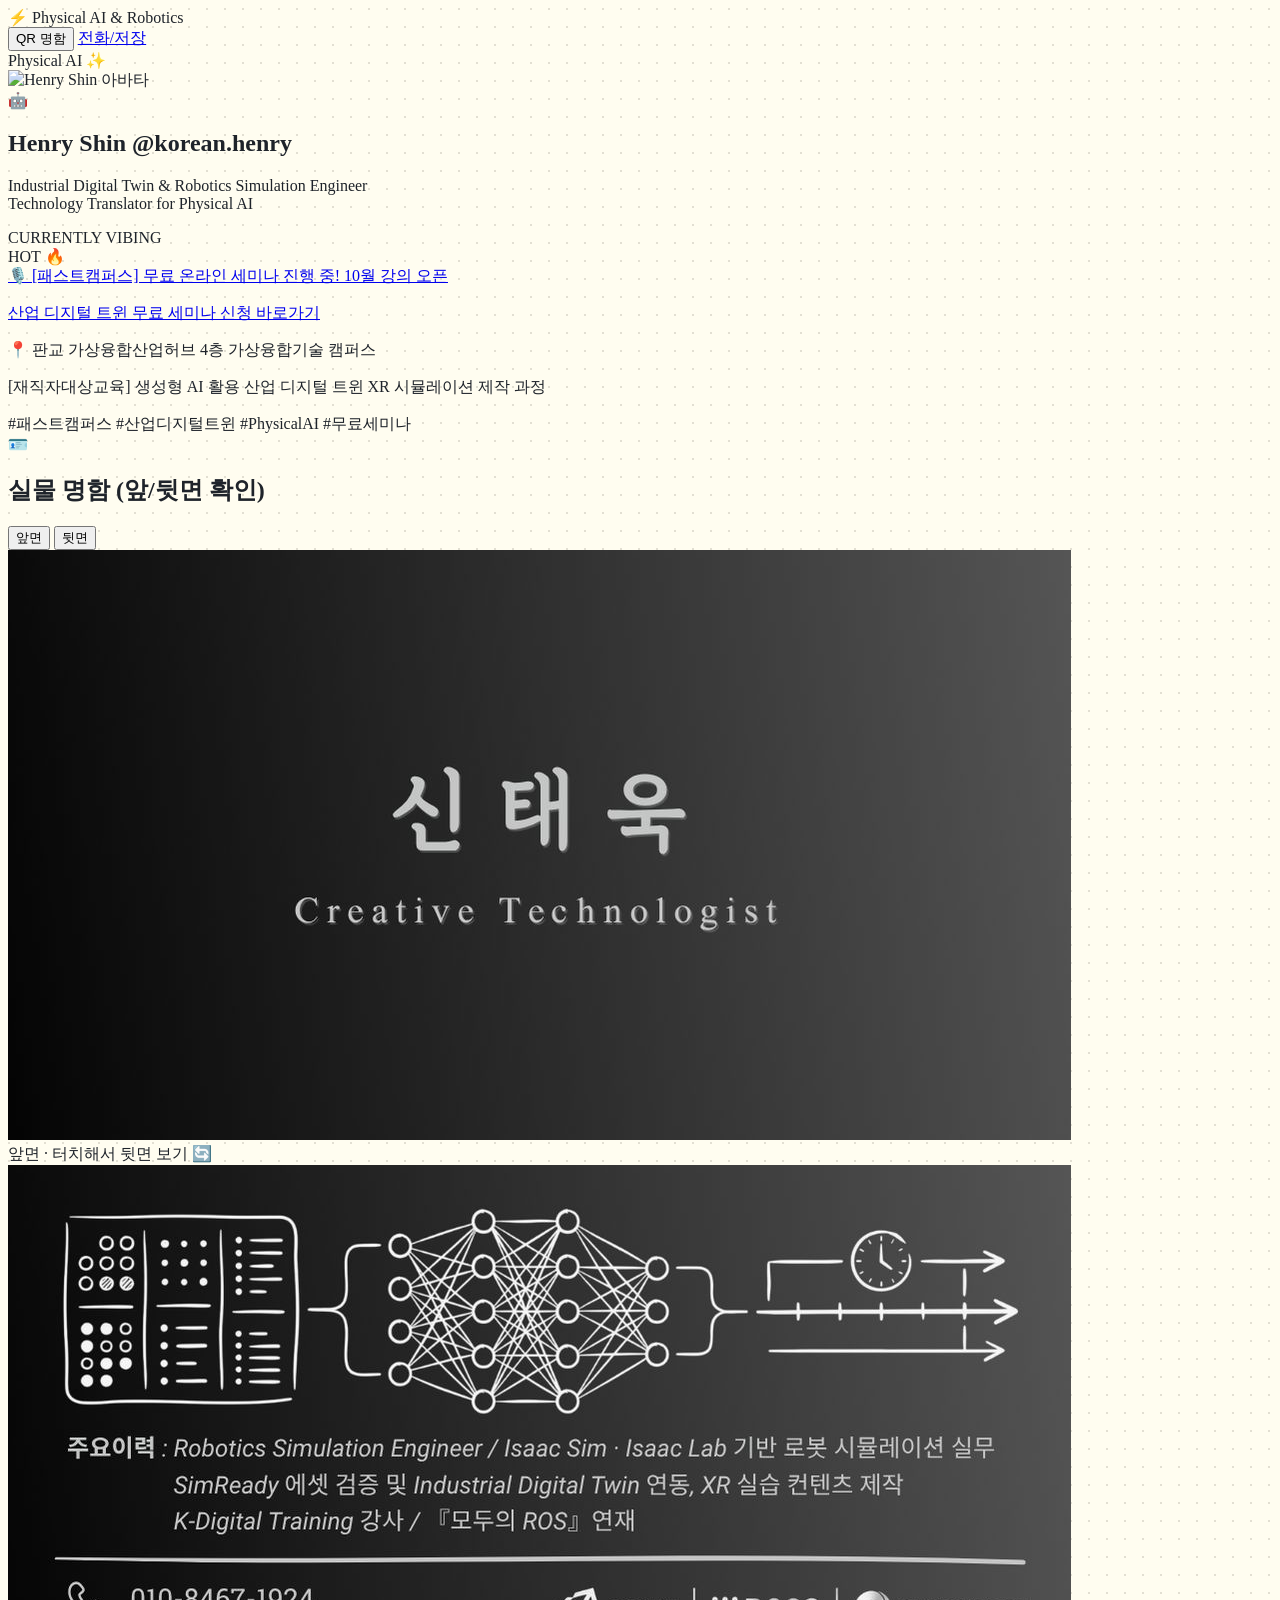
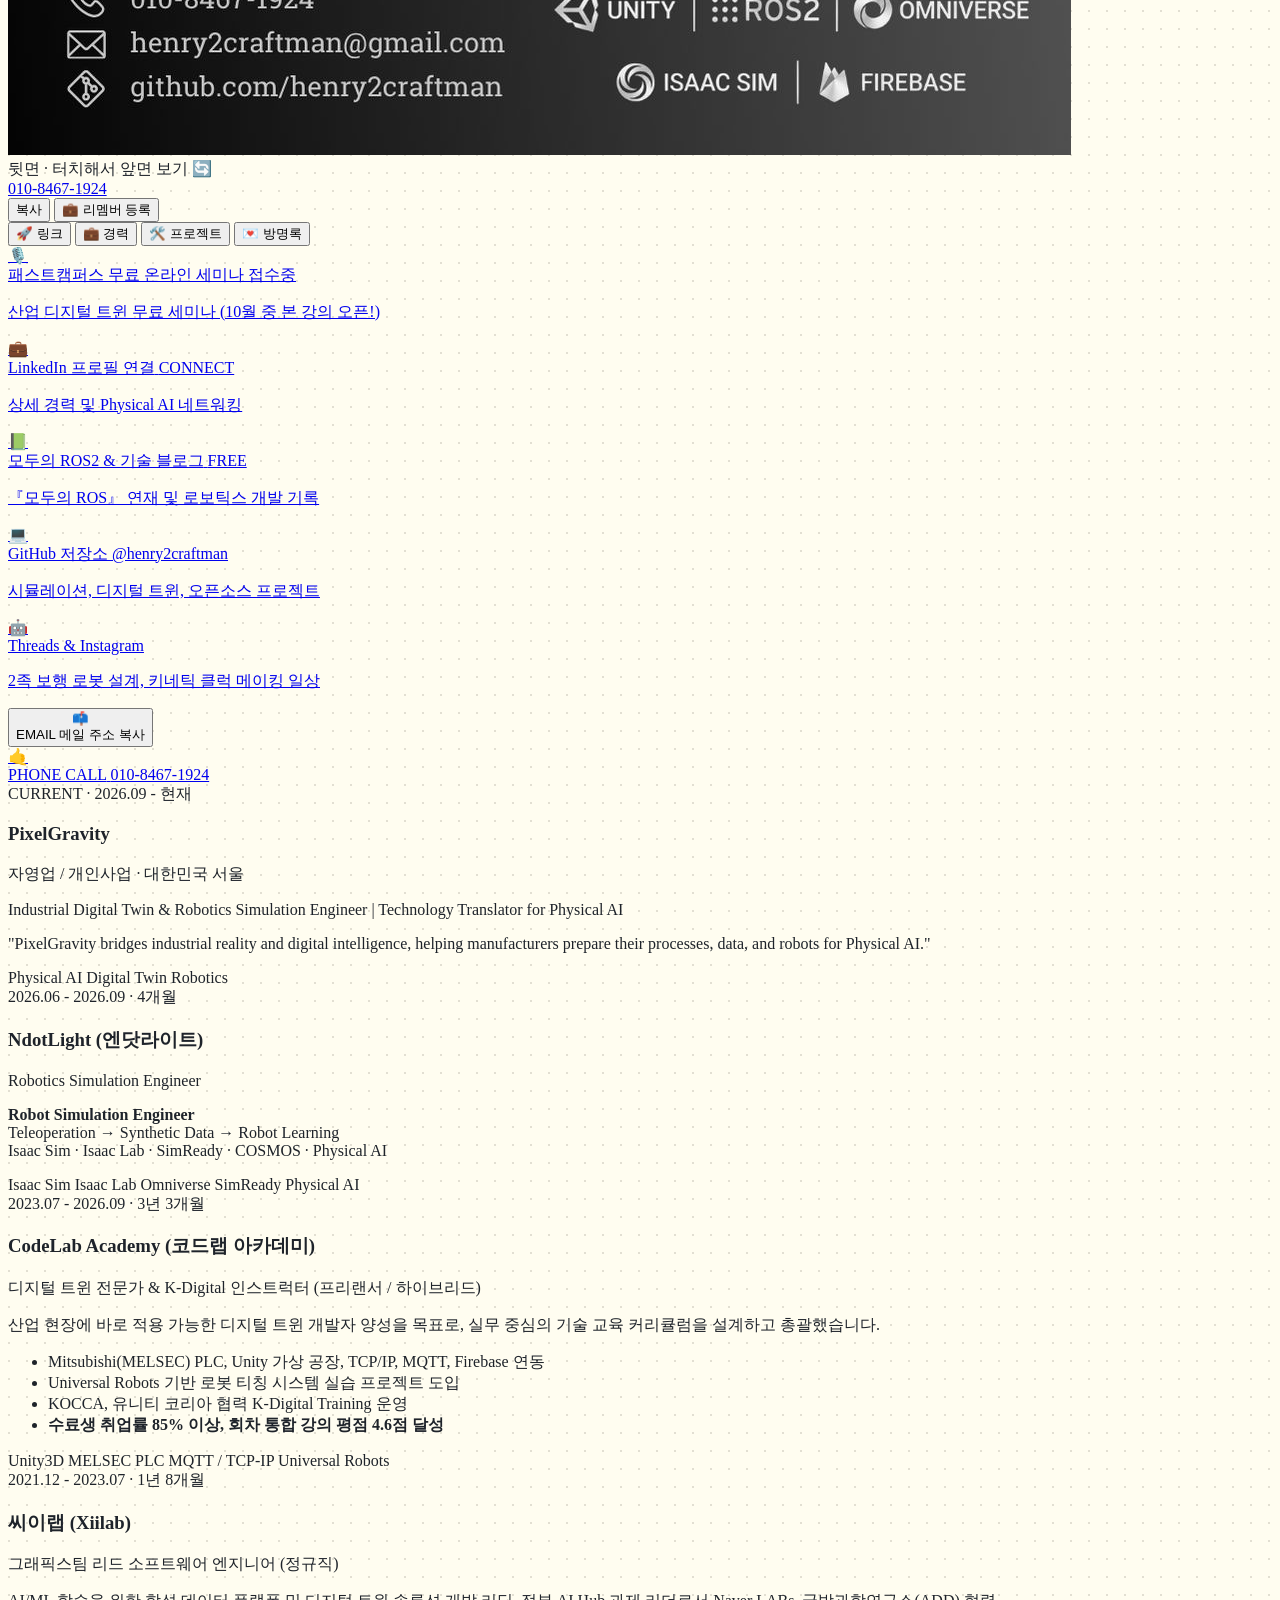
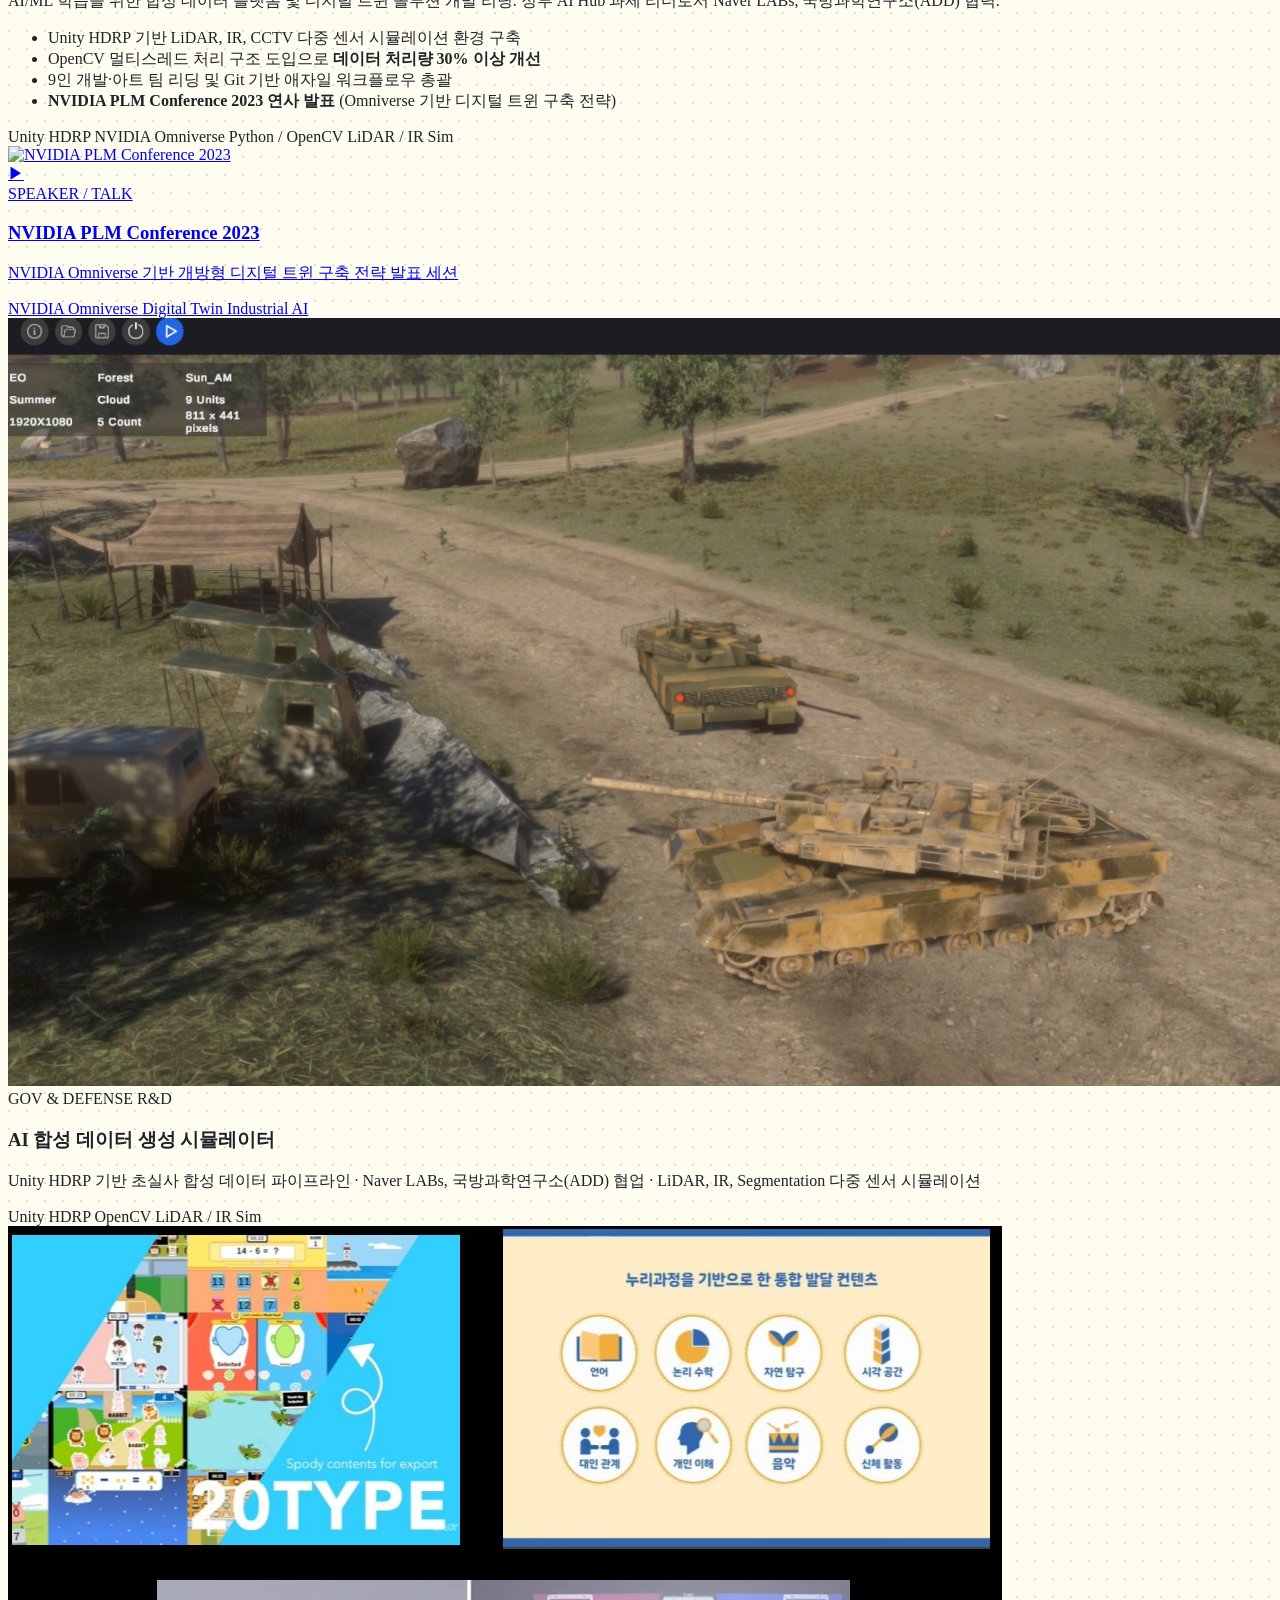
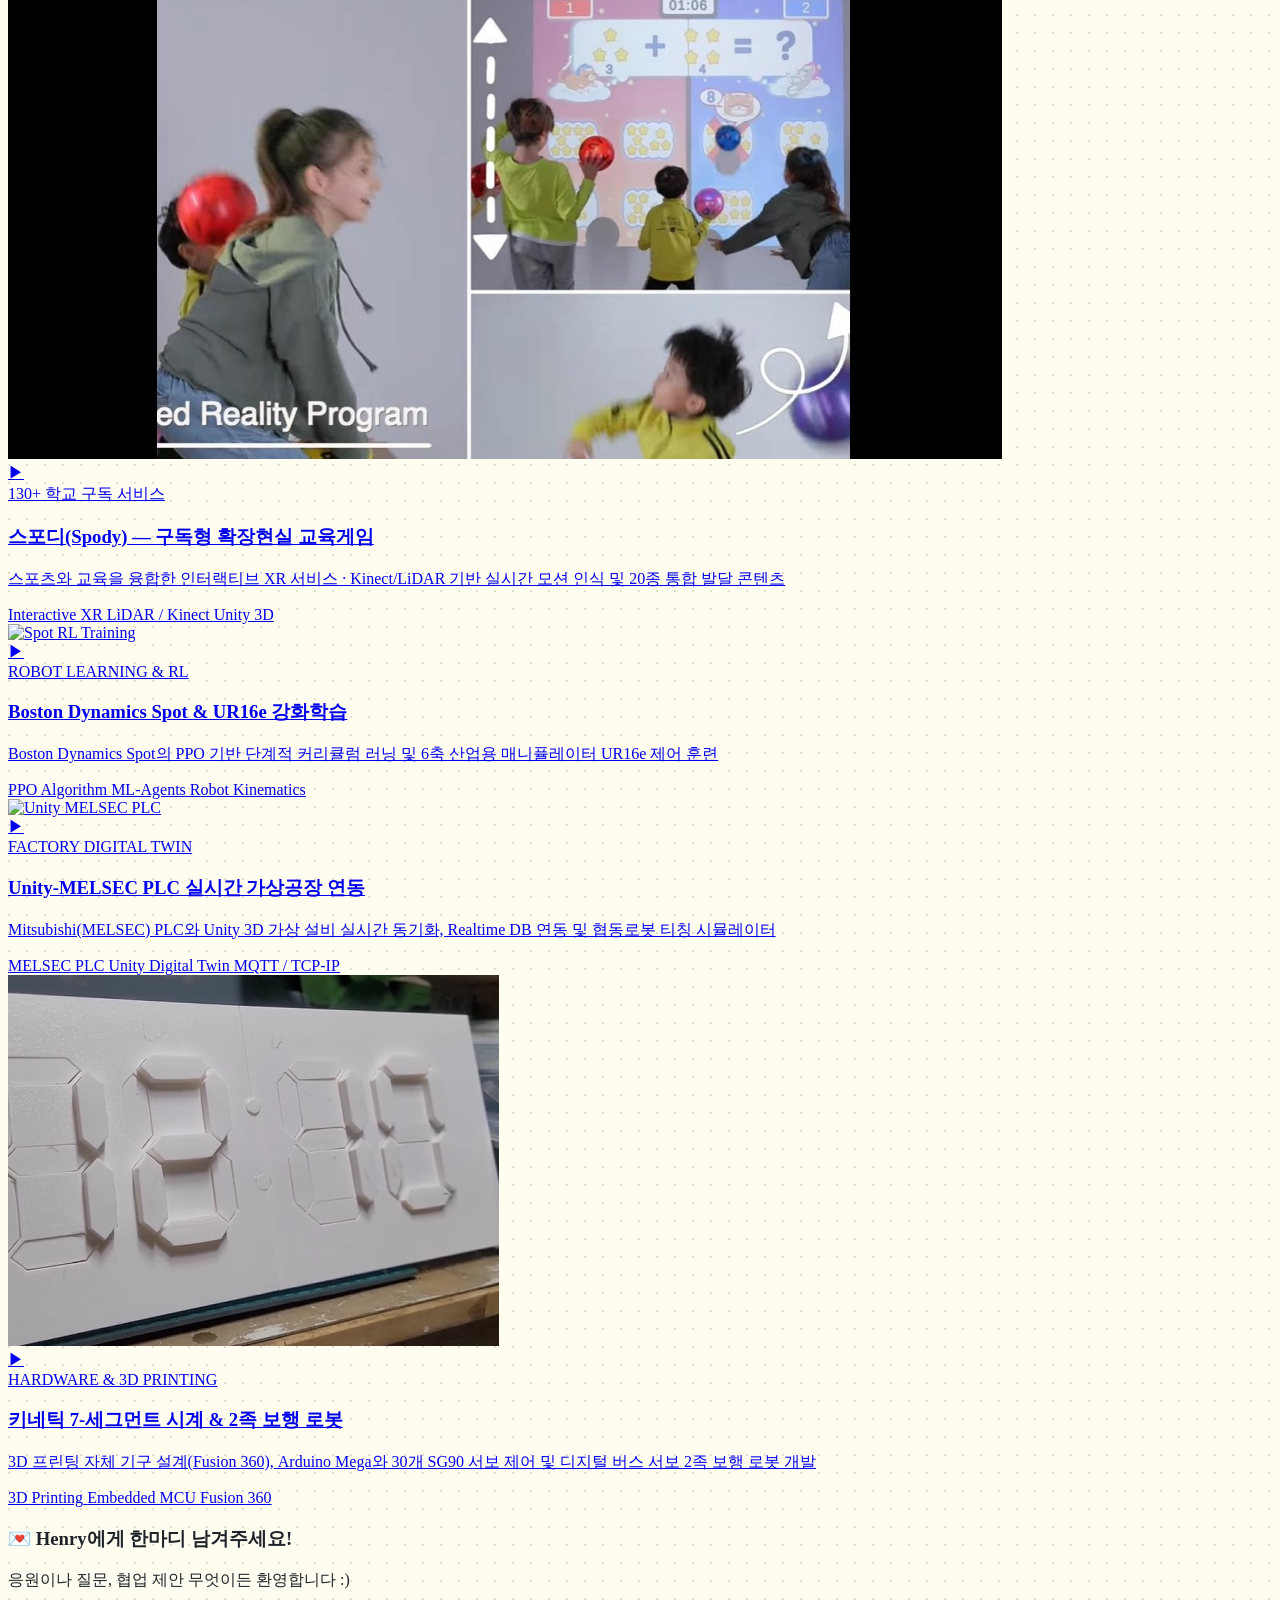
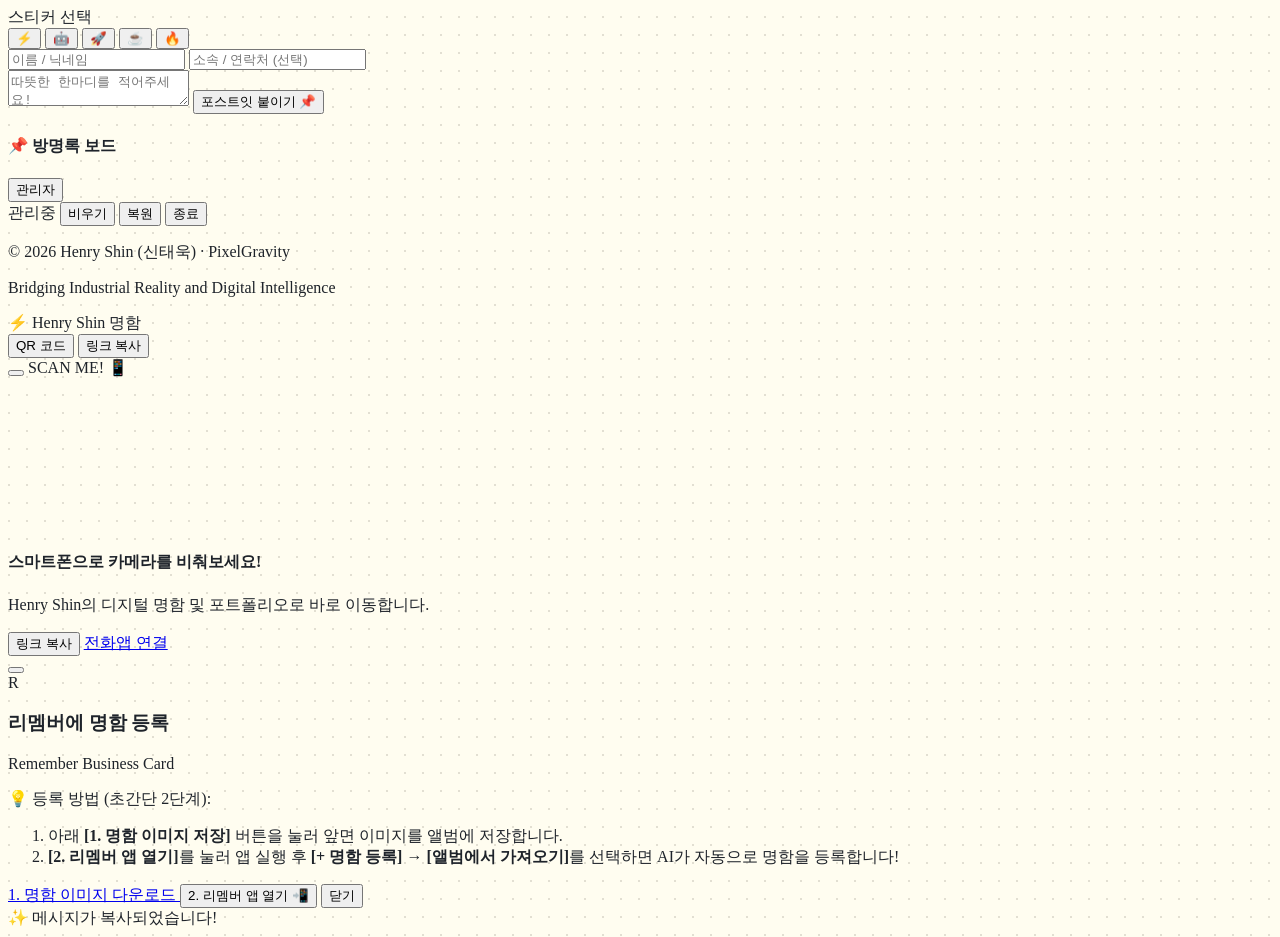
==== commit e0fccad2: "Replace vcf file download with direct phone app launcher for instant calling and contact saving" ====
--- a/index.html
+++ b/index.html
@@ -139,11 +139,11 @@
           <i data-lucide="qr-code" class="w-3.5 h-3.5"></i>
           <span>QR 명함</span>
         </button>
-        <!-- Save Contact Button -->
-        <button onclick="saveContactVCF()" class="px-2.5 py-1 rounded-full text-xs font-bold bg-mint text-white border-2 border-darkPop shadow-pop-sm hover:shadow-pop-hover active:translate-x-0.5 active:translate-y-0.5 transition-all flex items-center gap-1" title="연락처 저장">
-          <i data-lucide="user-plus" class="w-3.5 h-3.5"></i>
-          <span>저장</span>
-        </button>
+        <!-- Direct Phone App Button -->
+        <a href="tel:010-8467-1924" onclick="fireCuteConfetti()" class="px-2.5 py-1 rounded-full text-xs font-bold bg-mint text-white border-2 border-darkPop shadow-pop-sm hover:shadow-pop-hover active:translate-x-0.5 active:translate-y-0.5 transition-all flex items-center gap-1" title="전화앱으로 바로 연결 및 저장">
+          <i data-lucide="phone-call" class="w-3.5 h-3.5"></i>
+          <span>전화/저장</span>
+        </a>
       </div>
     </header>
 
@@ -280,11 +280,11 @@
         </div>
       </div>
 
-      <!-- Quick Action Under Card (Phone copy & Remember registration) -->
+      <!-- Quick Action Under Card (Direct Phone Call & Remember registration) -->
       <div class="mt-3 flex items-center justify-between gap-1.5 px-1 text-[11px]">
-        <span class="flex items-center gap-1 font-mono font-bold text-slate-700">
+        <a href="tel:010-8467-1924" class="flex items-center gap-1 font-mono font-extrabold text-slate-800 hover:text-bubble transition-colors" title="전화앱으로 바로 연결">
           <i data-lucide="phone" class="w-3.5 h-3.5 text-mint"></i> 010-8467-1924
-        </span>
+        </a>
         <div class="flex items-center gap-1.5">
           <button onclick="copyInfo('010-8467-1924', '전화번호가 복사되었습니다! 📞')" class="px-2 py-1 rounded-lg border border-darkPop bg-slate-100 hover:bg-slate-200 text-darkPop font-bold shadow-pop-sm flex items-center gap-1">
             <i data-lucide="copy" class="w-3 h-3"></i>
@@ -426,16 +426,16 @@
           </div>
         </button>
 
-        <button onclick="copyInfo('010-8467-1924', '전화번호가 복사되었습니다! 📞')" 
-                class="pop-card bg-white border-2 border-darkPop shadow-pop rounded-2xl p-3 text-left group">
+        <a href="tel:010-8467-1924" onclick="fireCuteConfetti()" 
+           class="pop-card bg-white border-2 border-darkPop shadow-pop rounded-2xl p-3 text-left group block hover:bg-emerald-50/50">
           <div class="flex items-center gap-2">
             <span class="text-base">🤙</span>
             <div>
-              <span class="text-[10px] font-bold text-slate-500 uppercase block">PHONE</span>
-              <span class="text-xs font-extrabold text-darkPop truncate block">전화번호 복사</span>
-            </div>
-          </div>
-        </button>
+              <span class="text-[10px] font-bold text-slate-500 uppercase block">PHONE CALL</span>
+              <span class="text-xs font-extrabold text-darkPop truncate block">010-8467-1924</span>
+            </div>
+          </div>
+        </a>
       </div>
     </div>
 
@@ -861,44 +861,10 @@
         <button onclick="copyInfo(window.location.href, '링크가 복사되었어요!'); closeQrModal();" class="flex-1 py-2 rounded-xl bg-slate-100 border-2 border-darkPop text-xs font-extrabold text-darkPop shadow-pop-sm hover:bg-slate-200">
           링크 복사
         </button>
-        <button onclick="saveContactVCF()" class="flex-1 py-2 rounded-xl bg-mint border-2 border-darkPop text-xs font-extrabold text-white shadow-pop-sm hover:bg-emerald-500">
-          연락처 저장
-        </button>
-      </div>
-    </div>
-  </div>
-
-  <!-- MODAL: Contact Save Guide Modal for Smartphones -->
-  <div id="contactGuideModal" class="fixed inset-0 bg-darkPop/60 backdrop-blur-sm flex items-center justify-center p-4 z-50 opacity-0 pointer-events-none transition-opacity duration-200">
-    <div class="bg-white border-3 border-darkPop shadow-pop-lg rounded-3xl p-5 w-full max-w-xs text-left transform scale-95 transition-transform duration-200 relative" id="contactGuideCard">
-      <button onclick="closeContactGuideModal()" class="absolute top-3 right-3 p-1.5 rounded-full border-2 border-darkPop bg-slate-100 hover:bg-slate-200 shadow-pop-sm text-darkPop">
-        <i data-lucide="x" class="w-4 h-4"></i>
-      </button>
-
-      <div class="flex items-center gap-2 mb-2">
-        <span class="text-2xl">📲</span>
-        <h3 class="text-sm font-extrabold text-darkPop">연락처 저장 안내</h3>
-      </div>
-
-      <div class="bg-amber-50 border-2 border-darkPop rounded-2xl p-3 mb-3 text-xs text-slate-700 space-y-1.5">
-        <p class="font-extrabold text-darkPop flex items-center gap-1">
-          <span>💡</span> 파일 다운로드 후 필수 단계:
-        </p>
-        <ol class="list-decimal pl-4 space-y-1 text-[11px] leading-snug">
-          <li>화면 상단 알림바에서 <b>'다운로드 완료'</b> 알림을 터치하세요.</li>
-          <li>삼성 연락처(또는 주소록)가 열리면 <b>[저장]</b>을 눌러주세요.</li>
-          <li>주소록에서 <b>'신태욱'</b> 또는 <b>'Henry'</b>로 검색됩니다!</li>
-        </ol>
-      </div>
-
-      <div class="space-y-2">
-        <a href="tel:010-8467-1924" class="pop-card w-full py-2 bg-sunshine text-darkPop font-extrabold text-xs rounded-xl border-2 border-darkPop shadow-pop-sm flex items-center justify-center gap-1.5">
+        <a href="tel:010-8467-1924" class="flex-1 py-2 rounded-xl bg-mint border-2 border-darkPop text-xs font-extrabold text-white shadow-pop-sm hover:bg-emerald-500 flex items-center justify-center gap-1">
           <i data-lucide="phone" class="w-3.5 h-3.5"></i>
-          <span>전화앱으로 바로 등록 (010-8467-1924)</span>
+          <span>전화앱 연결</span>
         </a>
-        <button onclick="closeContactGuideModal()" class="w-full py-2 bg-darkPop text-white font-extrabold text-xs rounded-xl shadow-pop-sm">
-          확인했습니다 ✨
-        </button>
       </div>
     </div>
   </div>
@@ -1107,62 +1073,13 @@
       card.classList.remove('scale-100');
     }
 
-    // Download vCard for Henry Shin (Optimized for Samsung & iOS Contacts)
+    // Direct Phone App Launcher (No annoying vcf download)
     function saveContactVCF() {
       fireCuteConfetti();
-
-      // UTF-8 BOM to prevent Korean character corruption on Android/Samsung Contacts
-      const vcard = [
-        "BEGIN:VCARD",
-        "VERSION:3.0",
-        "N;CHARSET=UTF-8:신;태욱;;;",
-        "FN;CHARSET=UTF-8:신태욱 (Henry Shin)",
-        "NICKNAME;CHARSET=UTF-8:Henry",
-        "ORG;CHARSET=UTF-8:PixelGravity",
-        "TITLE;CHARSET=UTF-8:Industrial Digital Twin & Robotics Simulation Engineer",
-        "TEL;TYPE=CELL,VOICE,PREF:010-8467-1924",
-        "EMAIL;TYPE=INTERNET,PREF:henry2craftman@gmail.com",
-        "URL:https://www.linkedin.com/in/henry-s-8a1b7b152/",
-        "NOTE;CHARSET=UTF-8:Physical AI & Robotics Simulation Engineer (010-8467-1924)",
-        "END:VCARD"
-      ].join("\r\n");
-
-      // Prepend UTF-8 BOM (\uFEFF)
-      const blob = new Blob(["\uFEFF" + vcard], { type: "text/vcard;charset=utf-8" });
-      const url = URL.createObjectURL(blob);
-      const a = document.createElement("a");
-      a.href = url;
-      a.download = "신태욱_Henry_Shin.vcf";
-      document.body.appendChild(a);
-      a.click();
-      document.body.removeChild(a);
-      URL.revokeObjectURL(url);
-
-      showContactSaveGuideModal();
-    }
-
-    // Modal to guide smartphone users to open downloaded .vcf file
-    function showContactSaveGuideModal() {
-      const modal = document.getElementById('contactGuideModal');
-      if (modal) {
-        modal.classList.remove('opacity-0', 'pointer-events-none');
-        modal.classList.add('opacity-100');
-        const card = document.getElementById('contactGuideCard');
-        if (card) {
-          card.classList.remove('scale-95');
-          card.classList.add('scale-100');
-        }
-      } else {
-        showToast('파일 다운로드 후 [열기]를 눌러 저장해주세요!', '📲');
-      }
-    }
-
-    function closeContactGuideModal() {
-      const modal = document.getElementById('contactGuideModal');
-      if (modal) {
-        modal.classList.add('opacity-0', 'pointer-events-none');
-        modal.classList.remove('opacity-100');
-      }
+      showToast('전화 앱으로 바로 연결합니다 📞');
+      setTimeout(() => {
+        window.location.href = "tel:010-8467-1924";
+      }, 250);
     }
 
     // Remember App Modal & Launching Logic
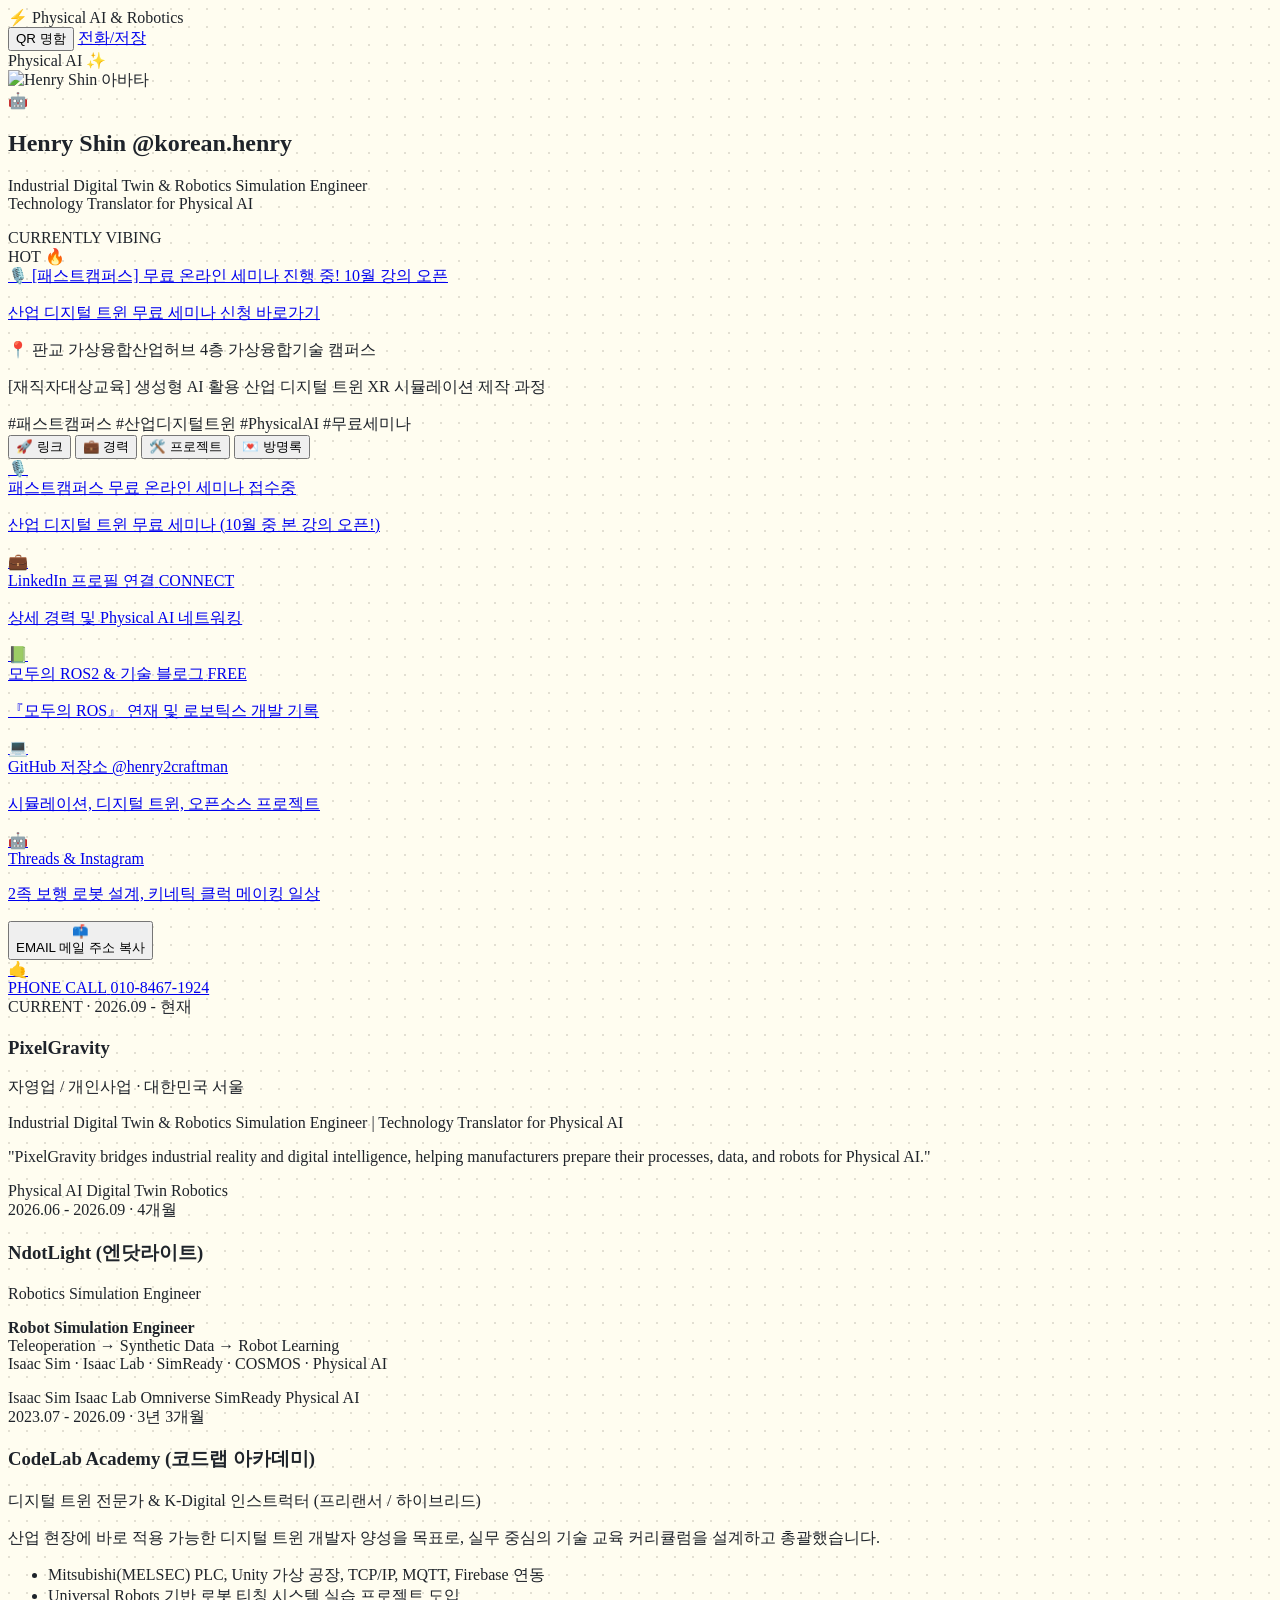
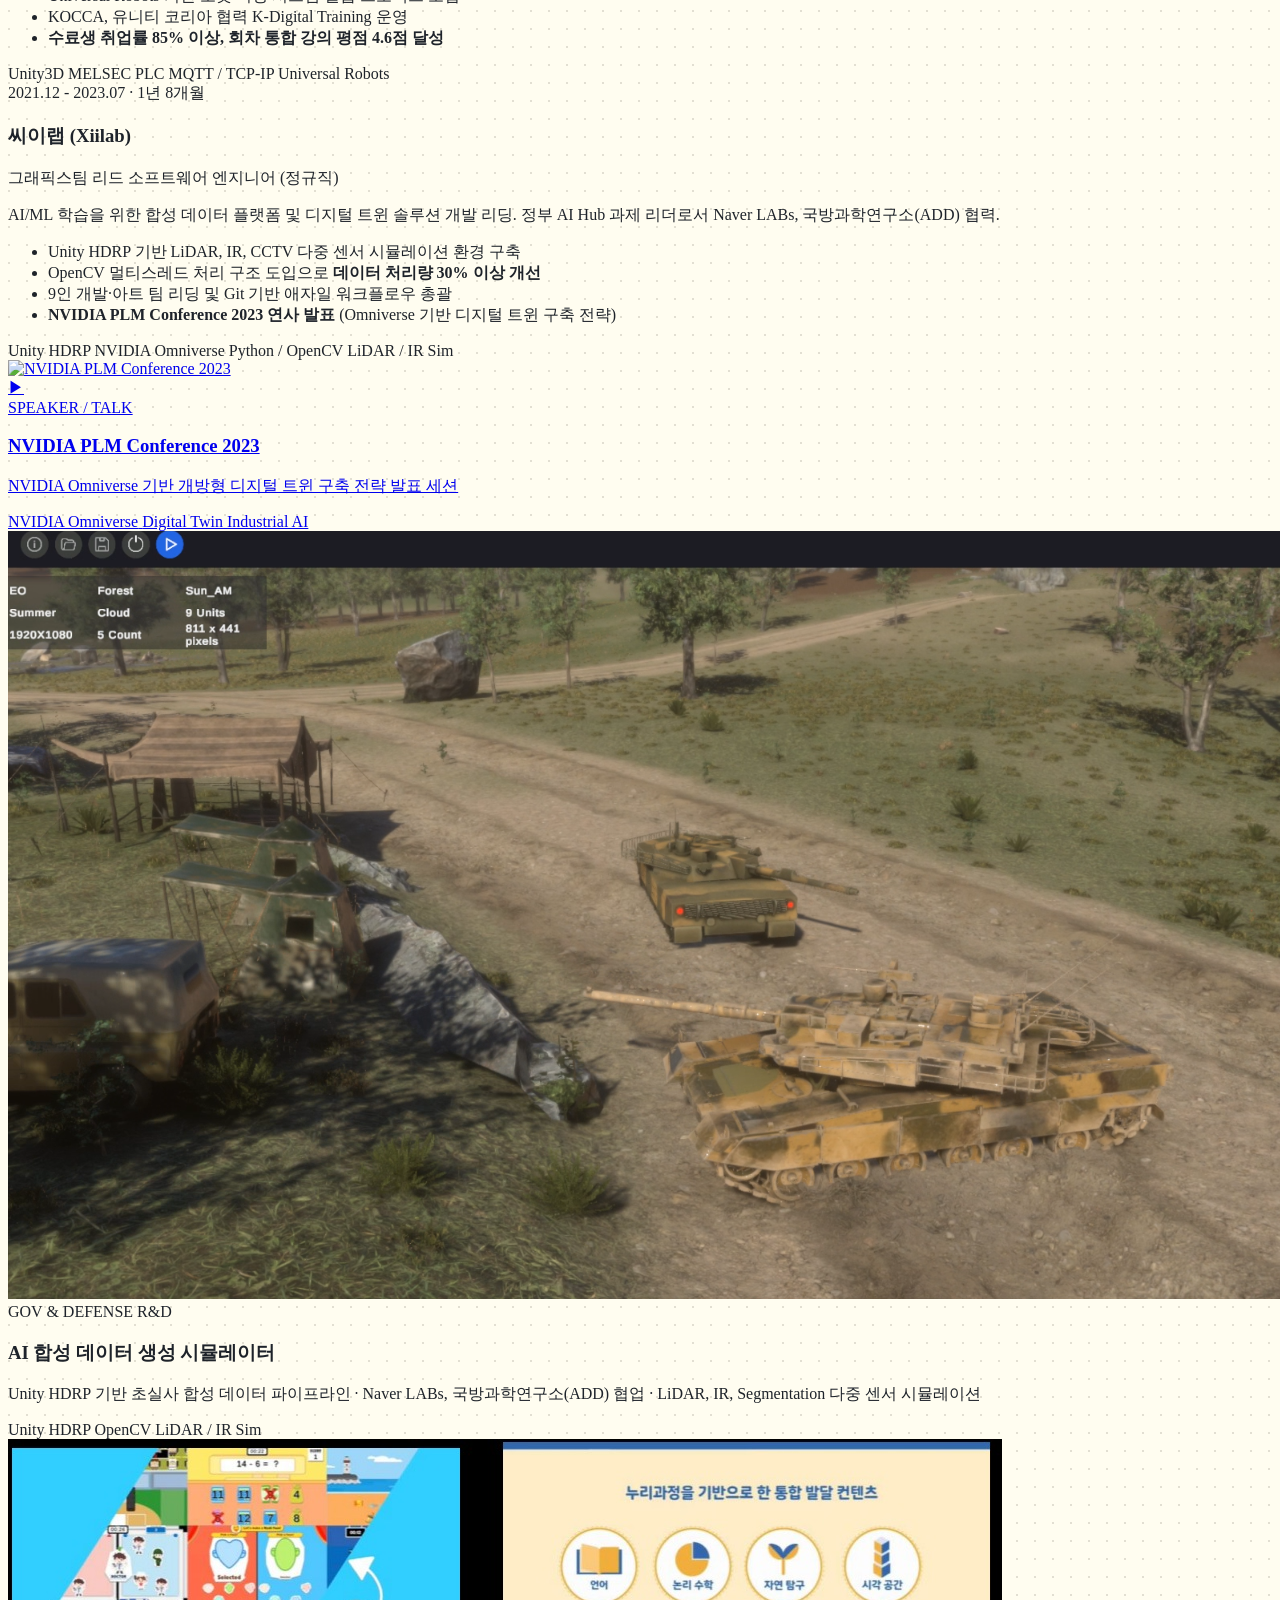
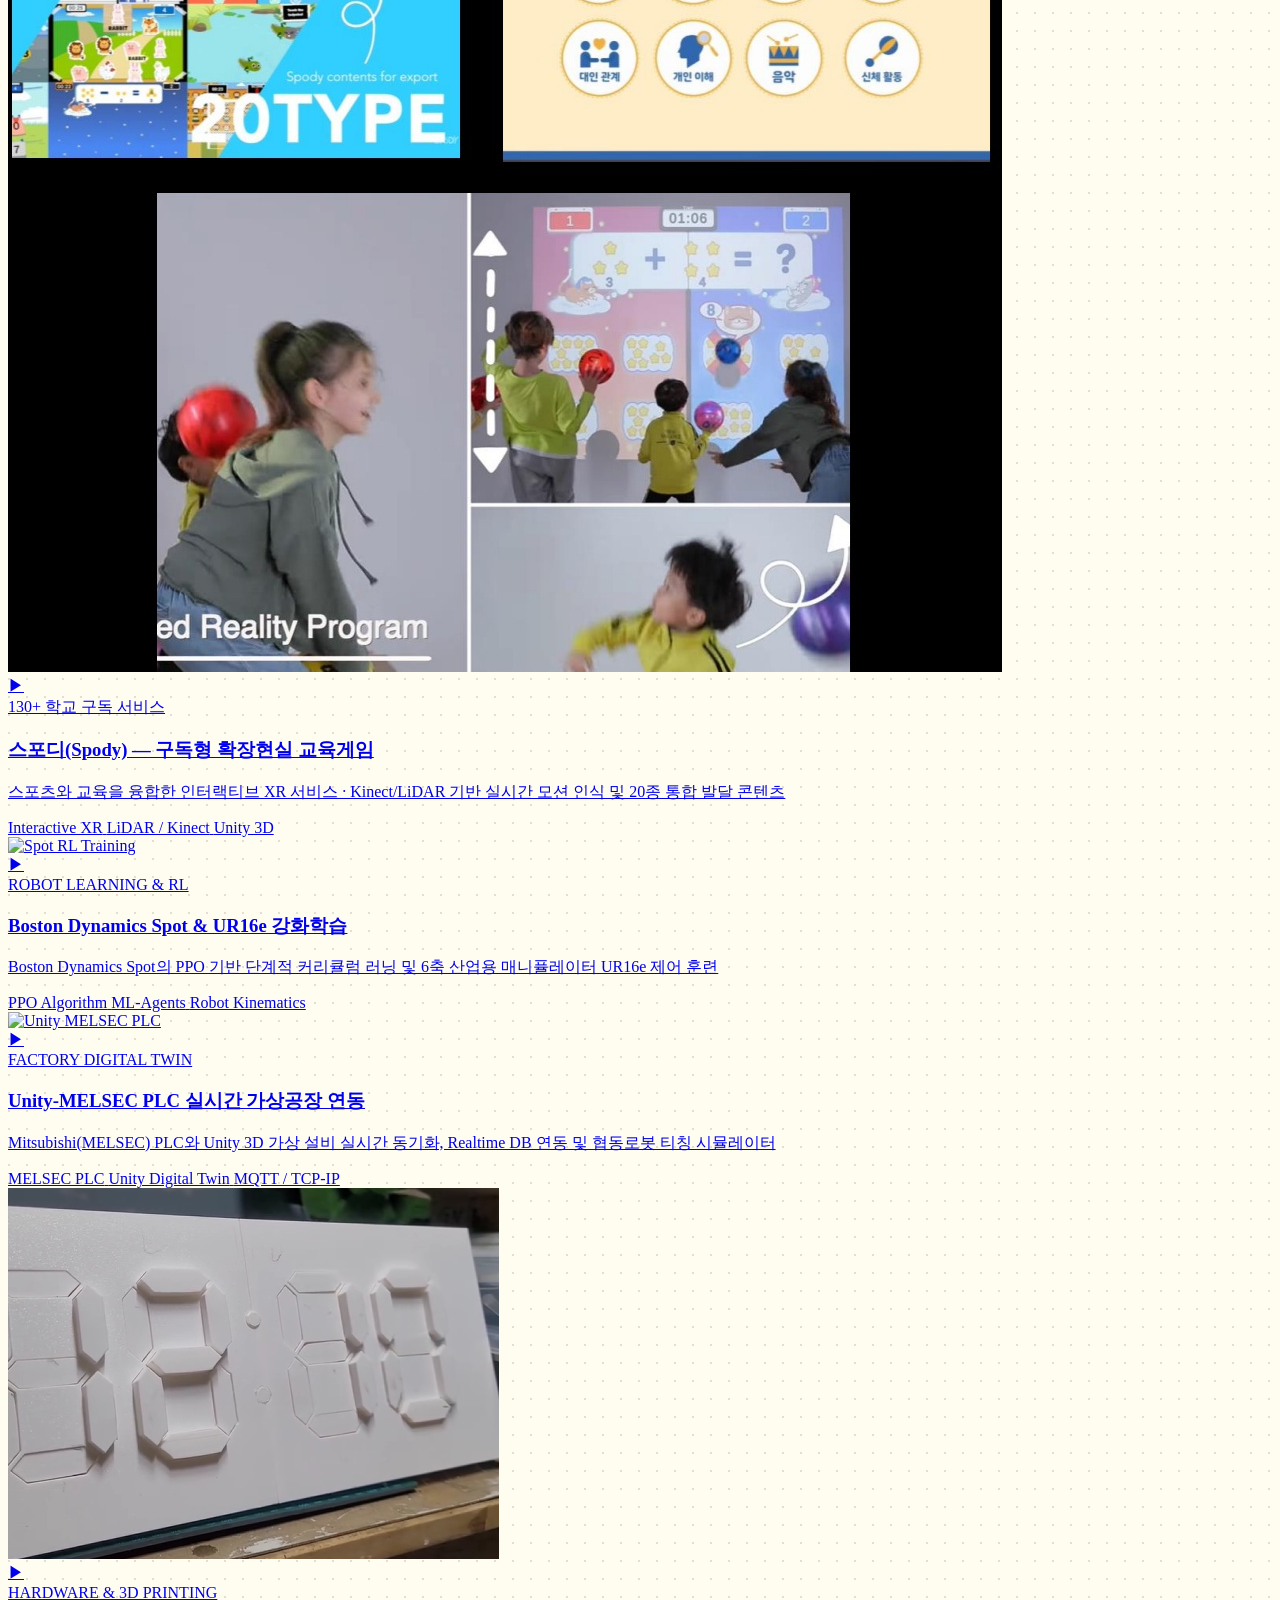
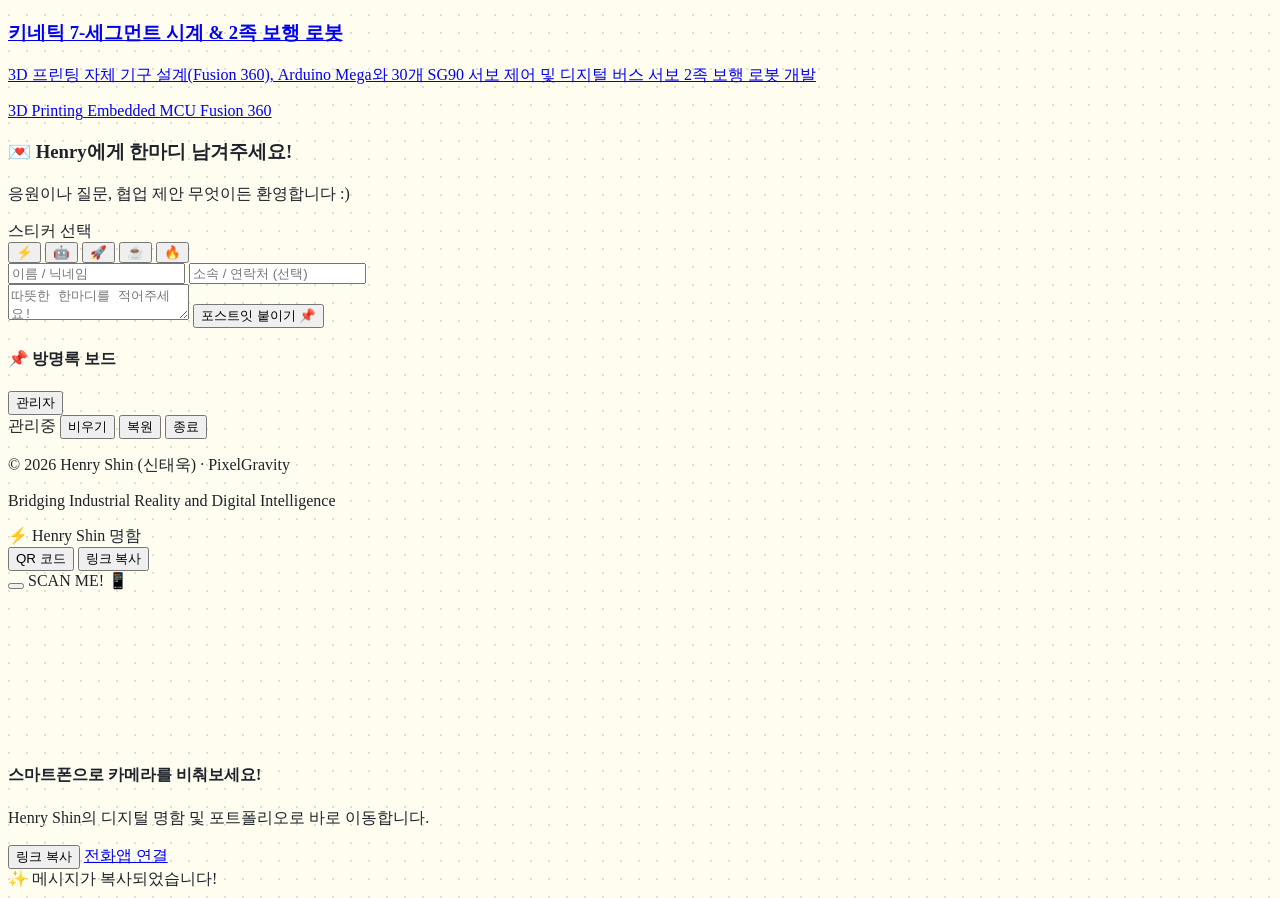
==== commit 7650fed8: "Remove physical business card and remember section to keep portfolio clean and concise" ====
--- a/index.html
+++ b/index.html
@@ -228,75 +228,6 @@
       </div>
     </section>
 
-    <!-- Real Business Card Section (Front & Back Toggle Viewer) -->
-    <section class="bg-white border-2 border-darkPop shadow-pop-lg rounded-3xl p-4 mb-4 relative">
-      <div class="flex items-center justify-between mb-2.5 px-1">
-        <div class="flex items-center gap-1.5">
-          <span class="text-base">🪪</span>
-          <h2 class="text-xs font-extrabold text-darkPop">실물 명함 (앞/뒷면 확인)</h2>
-        </div>
-        
-        <!-- Front / Back Switch Buttons -->
-        <div class="flex items-center gap-1 bg-slate-100 p-0.5 rounded-full border border-darkPop shadow-pop-sm">
-          <button onclick="showCardFace('front')" id="btnCardFront" class="px-2.5 py-0.5 rounded-full text-[10px] font-bold bg-sunshine text-darkPop transition-all">
-            앞면
-          </button>
-          <button onclick="showCardFace('back')" id="btnCardBack" class="px-2.5 py-0.5 rounded-full text-[10px] font-bold text-slate-500 hover:text-darkPop transition-all">
-            뒷면
-          </button>
-        </div>
-      </div>
-
-      <!-- Business Card Display Frame -->
-      <div class="w-full cursor-pointer select-none" onclick="toggleCardFace()" title="클릭해서 앞/뒷면 전환">
-        <div class="relative w-full aspect-[16/9] rounded-2xl border-2 border-darkPop shadow-pop overflow-hidden bg-slate-950">
-          
-          <!-- Front Side (앞면.jpg) -->
-          <div id="cardViewFront" class="absolute inset-0 w-full h-full transition-opacity duration-300 opacity-100 z-10 bg-black">
-            <img 
-              src="image&video/명함/앞면.jpg" 
-              alt="Henry Shin 실물 명함 앞면" 
-              class="w-full h-full object-cover"
-            >
-            <div class="absolute bottom-2.5 right-2.5 flex items-center gap-1 bg-black/75 backdrop-blur-sm text-white px-2 py-1 rounded-lg border border-white/20 text-[10px] font-mono">
-              <span>앞면</span>
-              <span class="text-sunshine font-bold">· 터치해서 뒷면 보기 🔄</span>
-            </div>
-          </div>
-
-          <!-- Back Side (뒷면.jpg) -->
-          <div id="cardViewBack" class="absolute inset-0 w-full h-full transition-opacity duration-300 opacity-0 pointer-events-none z-0 bg-black">
-            <img 
-              src="image&video/명함/뒷면.jpg" 
-              alt="Henry Shin 실물 명함 뒷면 (이력 및 기술 다이어그램)" 
-              class="w-full h-full object-cover"
-            >
-            <div class="absolute bottom-2.5 right-2.5 flex items-center gap-1 bg-black/75 backdrop-blur-sm text-white px-2 py-1 rounded-lg border border-white/20 text-[10px] font-mono">
-              <span>뒷면</span>
-              <span class="text-sunshine font-bold">· 터치해서 앞면 보기 🔄</span>
-            </div>
-          </div>
-
-        </div>
-      </div>
-
-      <!-- Quick Action Under Card (Direct Phone Call & Remember registration) -->
-      <div class="mt-3 flex items-center justify-between gap-1.5 px-1 text-[11px]">
-        <a href="tel:010-8467-1924" class="flex items-center gap-1 font-mono font-extrabold text-slate-800 hover:text-bubble transition-colors" title="전화앱으로 바로 연결">
-          <i data-lucide="phone" class="w-3.5 h-3.5 text-mint"></i> 010-8467-1924
-        </a>
-        <div class="flex items-center gap-1.5">
-          <button onclick="copyInfo('010-8467-1924', '전화번호가 복사되었습니다! 📞')" class="px-2 py-1 rounded-lg border border-darkPop bg-slate-100 hover:bg-slate-200 text-darkPop font-bold shadow-pop-sm flex items-center gap-1">
-            <i data-lucide="copy" class="w-3 h-3"></i>
-            <span>복사</span>
-          </button>
-          <button onclick="openRememberModal()" class="px-2.5 py-1 rounded-lg border border-darkPop bg-[#1864AB] text-white hover:bg-[#155390] font-extrabold shadow-pop-sm flex items-center gap-1 active:translate-y-0.5 transition-all">
-            <span>💼 리멤버 등록</span>
-          </button>
-        </div>
-      </div>
-    </section>
-
     <!-- Navigation Tabs (Links, Career, Projects, Guestbook) -->
     <nav class="flex items-center justify-between gap-1 p-1 bg-white border-2 border-darkPop shadow-pop rounded-2xl mb-4 text-xs font-bold">
       <button onclick="changeTab('links')" id="btn-tab-links" class="tab-target flex-1 py-2 rounded-xl text-center transition-all bg-darkPop text-white shadow-pop-sm">
@@ -869,53 +800,6 @@
     </div>
   </div>
 
-  <!-- MODAL: Remember App Registration Guide Modal -->
-  <div id="rememberModal" class="fixed inset-0 bg-darkPop/60 backdrop-blur-sm flex items-center justify-center p-4 z-50 opacity-0 pointer-events-none transition-opacity duration-200">
-    <div class="bg-white border-3 border-darkPop shadow-pop-lg rounded-3xl p-5 w-full max-w-xs text-left transform scale-95 transition-transform duration-200 relative" id="rememberCard">
-      <button onclick="closeRememberModal()" class="absolute top-3 right-3 p-1.5 rounded-full border-2 border-darkPop bg-slate-100 hover:bg-slate-200 shadow-pop-sm text-darkPop">
-        <i data-lucide="x" class="w-4 h-4"></i>
-      </button>
-
-      <div class="flex items-center gap-2 mb-2">
-        <span class="inline-flex items-center justify-center w-8 h-8 rounded-xl bg-[#1864AB] text-white font-black text-base shadow-pop-sm">
-          R
-        </span>
-        <div>
-          <h3 class="text-sm font-extrabold text-darkPop">리멤버에 명함 등록</h3>
-          <span class="text-[10px] text-slate-500 font-medium">Remember Business Card</span>
-        </div>
-      </div>
-
-      <!-- Steps -->
-      <div class="bg-[#EBF5FB] border-2 border-darkPop rounded-2xl p-3 mb-3 text-xs text-slate-700 space-y-1.5">
-        <p class="font-extrabold text-darkPop flex items-center gap-1">
-          <span>💡</span> 등록 방법 (초간단 2단계):
-        </p>
-        <ol class="list-decimal pl-4 space-y-1.5 text-[11px] leading-snug">
-          <li>아래 <b>[1. 명함 이미지 저장]</b> 버튼을 눌러 앞면 이미지를 앨범에 저장합니다.</li>
-          <li><b>[2. 리멤버 앱 열기]</b>를 눌러 앱 실행 후 <b>[+ 명함 등록] → [앨범에서 가져오기]</b>를 선택하면 AI가 자동으로 명함을 등록합니다!</li>
-        </ol>
-      </div>
-
-      <!-- Action Buttons -->
-      <div class="space-y-2">
-        <a href="image&video/명함/앞면.jpg" download="신태욱_명함_앞면.jpg" class="pop-card w-full py-2 bg-sunshine text-darkPop font-extrabold text-xs rounded-xl border-2 border-darkPop shadow-pop-sm flex items-center justify-center gap-1.5">
-          <i data-lucide="download" class="w-3.5 h-3.5"></i>
-          <span>1. 명함 이미지 다운로드</span>
-        </a>
-
-        <button onclick="launchRememberApp()" class="pop-card w-full py-2 bg-[#1864AB] text-white font-extrabold text-xs rounded-xl border-2 border-darkPop shadow-pop-sm flex items-center justify-center gap-1.5 hover:bg-[#155390]">
-          <i data-lucide="external-link" class="w-3.5 h-3.5"></i>
-          <span>2. 리멤버 앱 열기 📲</span>
-        </button>
-
-        <button onclick="closeRememberModal()" class="w-full py-2 bg-darkPop text-white font-extrabold text-xs rounded-xl shadow-pop-sm">
-          닫기
-        </button>
-      </div>
-    </div>
-  </div>
-
   <!-- Toast Notification Capsule -->
   <div id="toast" class="fixed top-5 left-1/2 -translate-x-1/2 z-50 bg-white border-2 border-darkPop shadow-pop-lg px-4 py-2 rounded-full text-xs font-extrabold text-darkPop flex items-center gap-2 opacity-0 -translate-y-4 pointer-events-none transition-all duration-200">
     <span id="toastIcon">✨</span>
@@ -925,55 +809,6 @@
   <script>
     // Initialize Lucide Icons
     lucide.createIcons();
-
-    // Business Card Front/Back Viewer Logic
-    let currentCardFace = 'front';
-
-    function toggleCardFace() {
-      showCardFace(currentCardFace === 'front' ? 'back' : 'front');
-    }
-
-    function showCardFace(face) {
-      currentCardFace = face;
-      const front = document.getElementById('cardViewFront');
-      const back = document.getElementById('cardViewBack');
-      const btnFront = document.getElementById('btnCardFront');
-      const btnBack = document.getElementById('btnCardBack');
-
-      if (face === 'back') {
-        if (front) {
-          front.classList.remove('opacity-100', 'z-10');
-          front.classList.add('opacity-0', 'pointer-events-none', 'z-0');
-        }
-        if (back) {
-          back.classList.remove('opacity-0', 'pointer-events-none', 'z-0');
-          back.classList.add('opacity-100', 'z-10');
-        }
-        if (btnFront) {
-          btnFront.className = 'px-2.5 py-0.5 rounded-full text-[10px] font-bold text-slate-500 hover:text-darkPop transition-all';
-        }
-        if (btnBack) {
-          btnBack.className = 'px-2.5 py-0.5 rounded-full text-[10px] font-bold bg-sunshine text-darkPop transition-all';
-        }
-        showToast('명함 뒷면(주요 이력 & 기술스택)입니다!', '🪪');
-      } else {
-        if (front) {
-          front.classList.remove('opacity-0', 'pointer-events-none', 'z-0');
-          front.classList.add('opacity-100', 'z-10');
-        }
-        if (back) {
-          back.classList.remove('opacity-100', 'z-10');
-          back.classList.add('opacity-0', 'pointer-events-none', 'z-0');
-        }
-        if (btnFront) {
-          btnFront.className = 'px-2.5 py-0.5 rounded-full text-[10px] font-bold bg-sunshine text-darkPop transition-all';
-        }
-        if (btnBack) {
-          btnBack.className = 'px-2.5 py-0.5 rounded-full text-[10px] font-bold text-slate-500 hover:text-darkPop transition-all';
-        }
-        showToast('명함 앞면입니다!', '🪪');
-      }
-    }
 
     // Tab Switching Logic
     function changeTab(target) {
@@ -1082,51 +917,6 @@
       }, 250);
     }
 
-    // Remember App Modal & Launching Logic
-    function openRememberModal() {
-      fireCuteConfetti();
-      const modal = document.getElementById('rememberModal');
-      if (modal) {
-        modal.classList.remove('opacity-0', 'pointer-events-none');
-        modal.classList.add('opacity-100');
-        const card = document.getElementById('rememberCard');
-        if (card) {
-          card.classList.remove('scale-95');
-          card.classList.add('scale-100');
-        }
-      }
-    }
-
-    function closeRememberModal() {
-      const modal = document.getElementById('rememberModal');
-      if (modal) {
-        modal.classList.add('opacity-0', 'pointer-events-none');
-        modal.classList.remove('opacity-100');
-      }
-    }
-
-    function launchRememberApp() {
-      const isAndroid = /Android/i.test(navigator.userAgent);
-      const isIOS = /iPhone|iPad|iPod/i.test(navigator.userAgent);
-
-      if (isAndroid) {
-        // Android Intent for Remember app
-        window.location.href = "intent://#Intent;package=kr.co.dramancompany.remember;scheme=remember;end";
-      } else if (isIOS) {
-        // iOS custom scheme with App Store fallback
-        const start = Date.now();
-        window.location.href = "remember://";
-        setTimeout(() => {
-          if (Date.now() - start < 1800) {
-            window.location.href = "https://apps.apple.com/kr/app/remember-business-card/id739097725";
-          }
-        }, 1500);
-      } else {
-        // PC / Web fallback
-        window.open("https://rememberapp.co.kr", "_blank");
-      }
-    }
-
     // Guestbook Logic (Local Storage Persistent with Admin Protection)
     let selectedSticker = '⚡';
     const noteColors = ['bg-yellow-200', 'bg-pink-200', 'bg-sky-200', 'bg-green-200', 'bg-purple-200'];
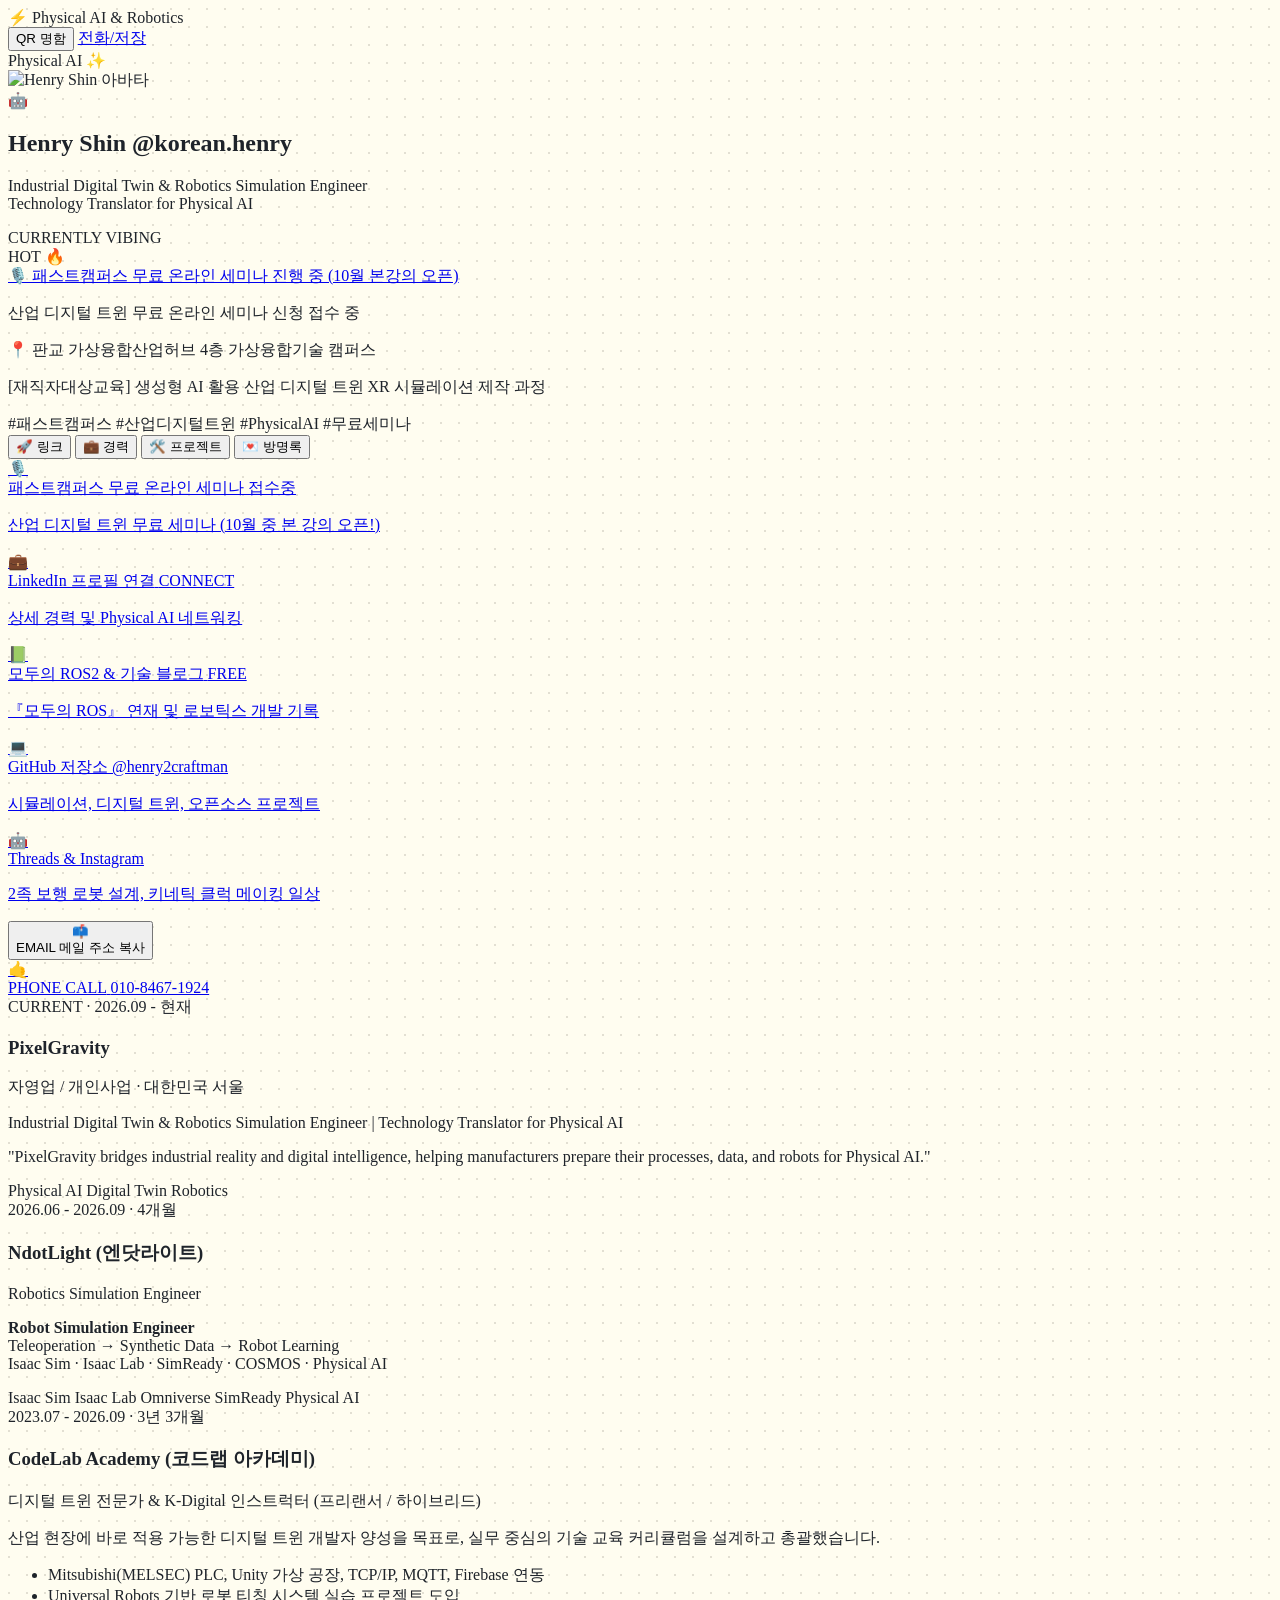
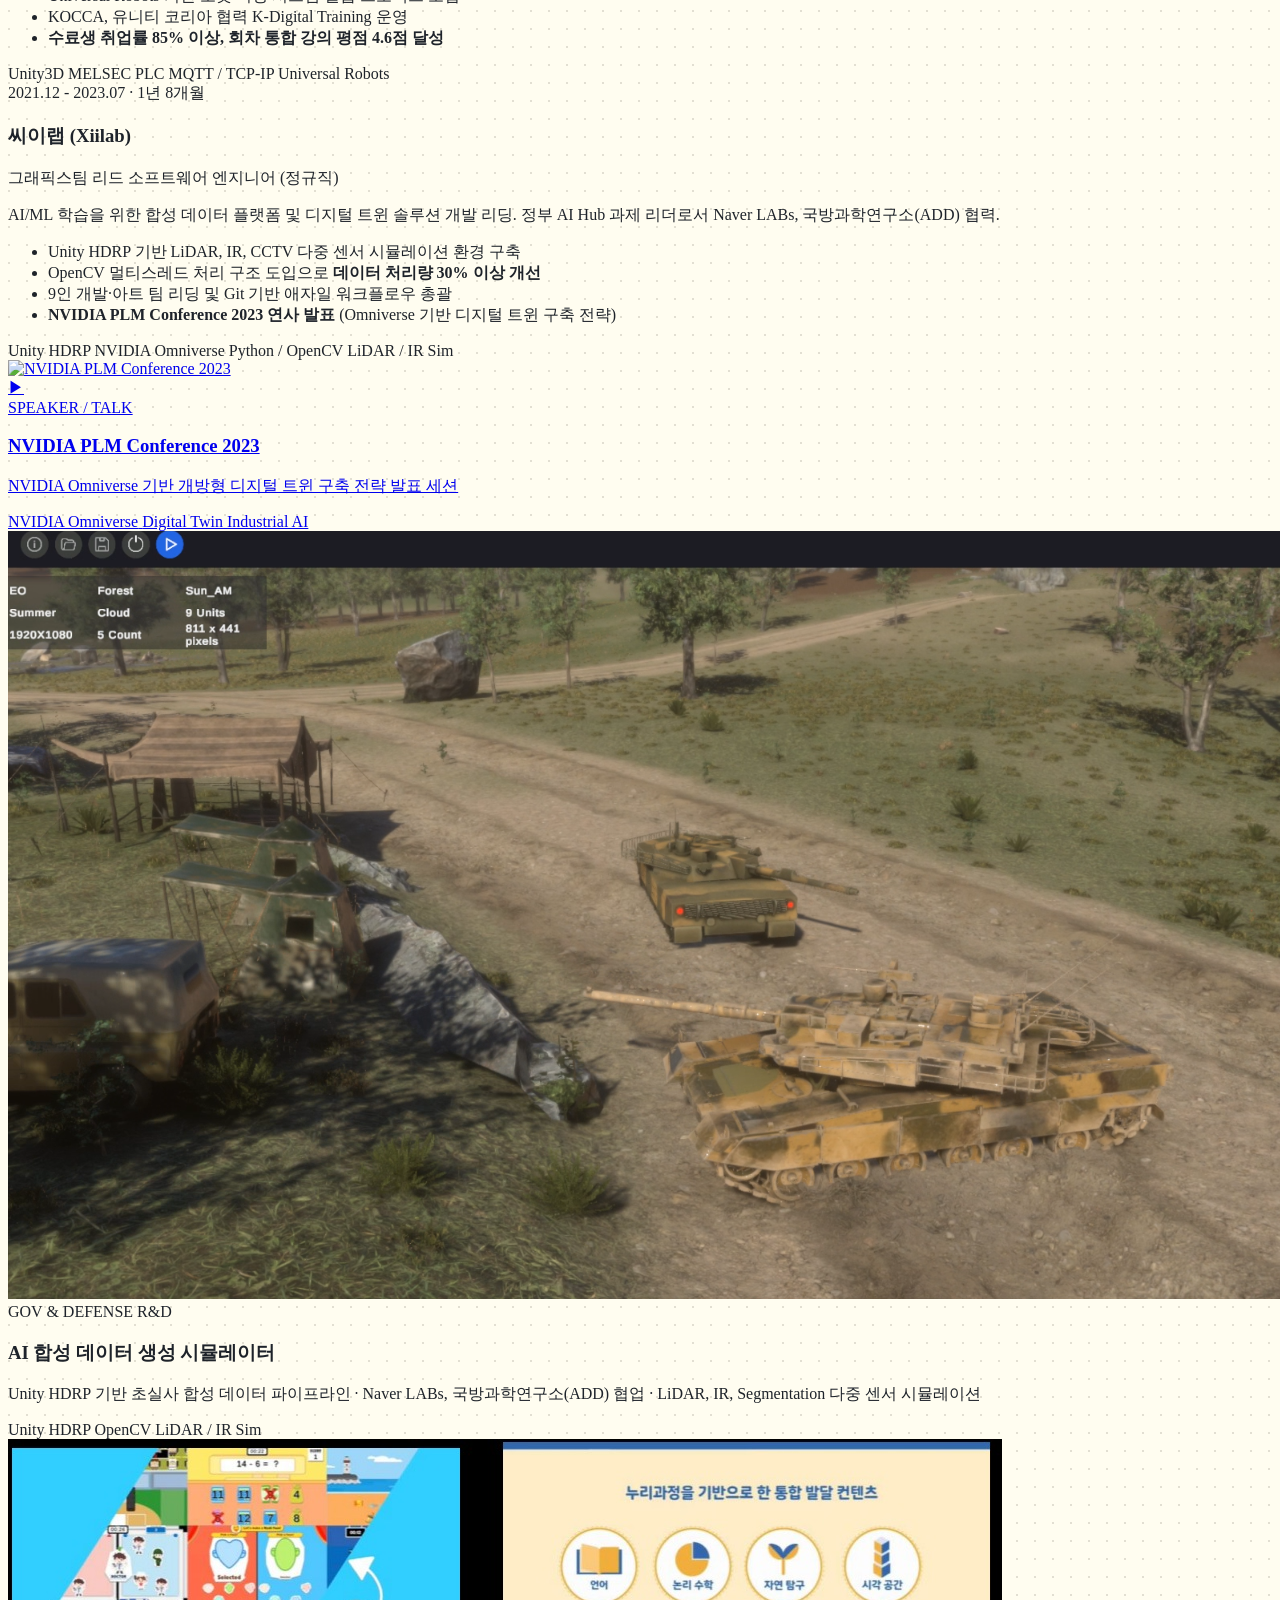
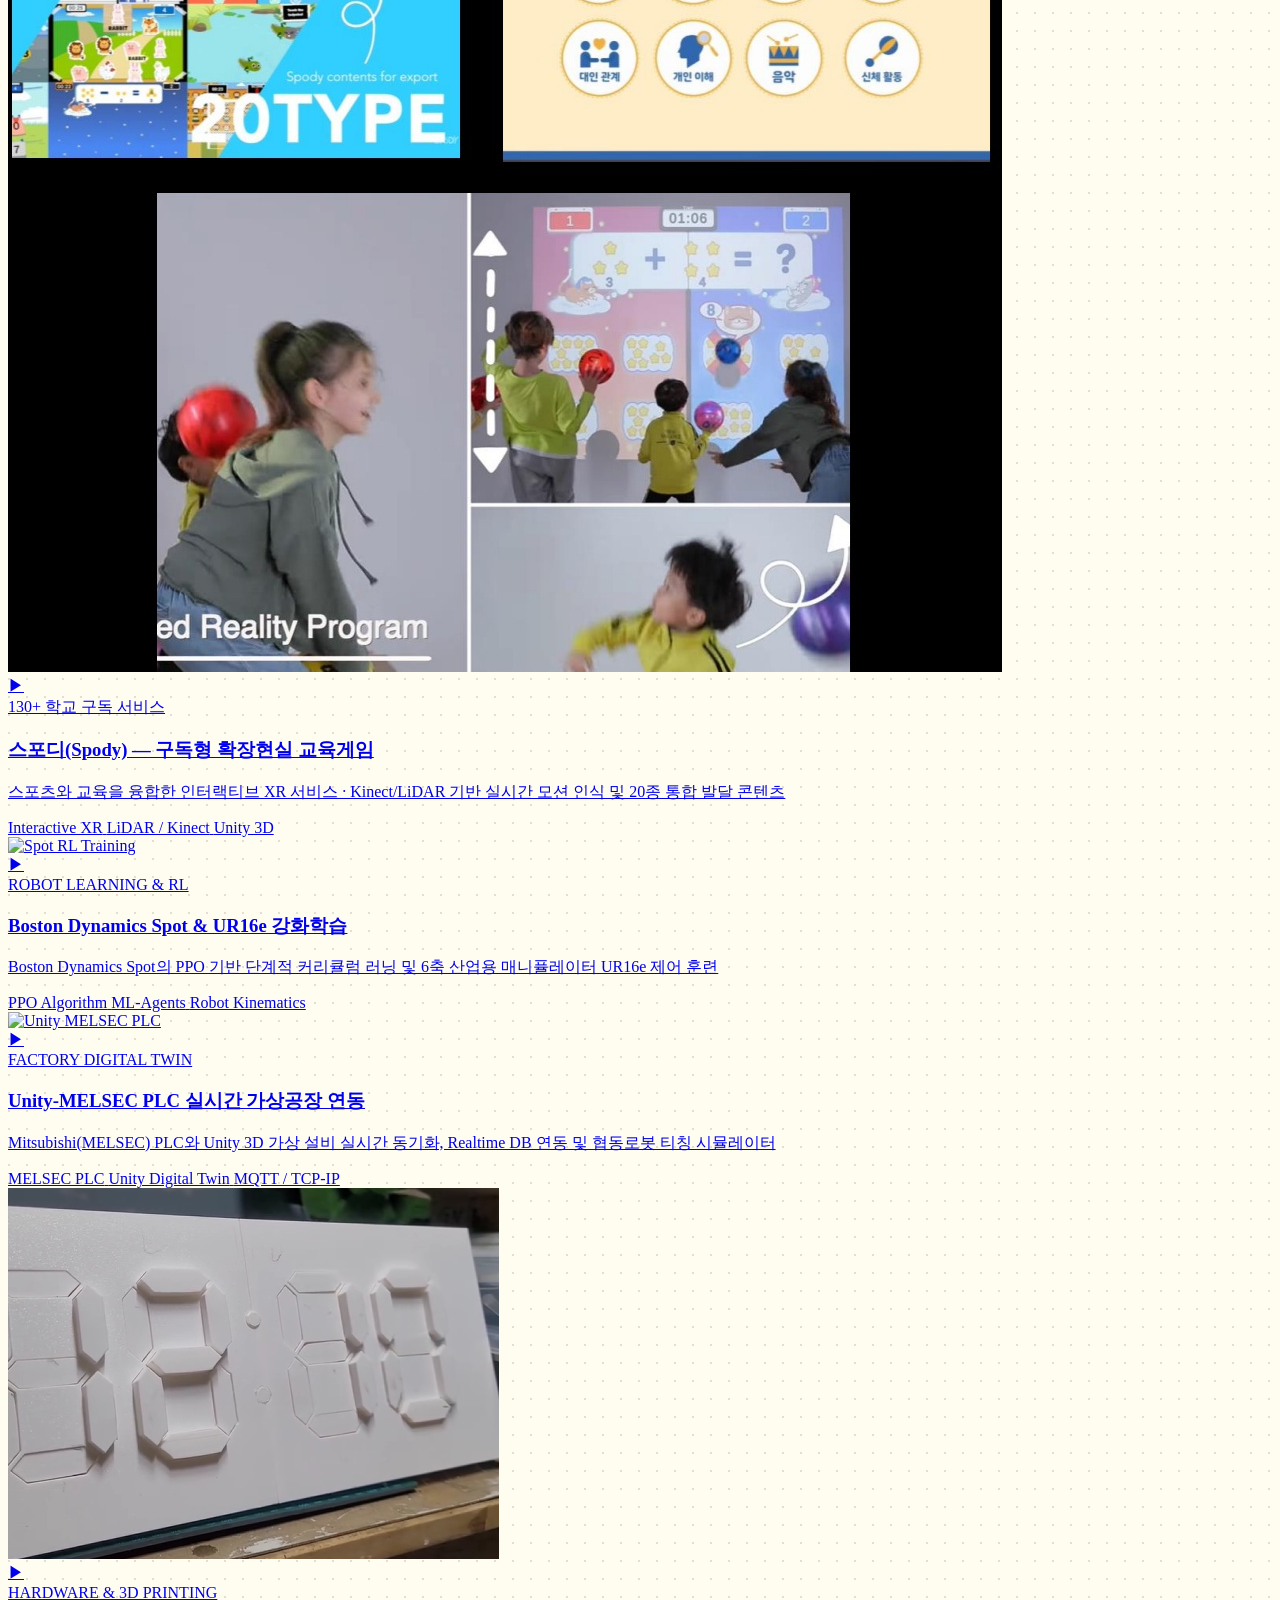
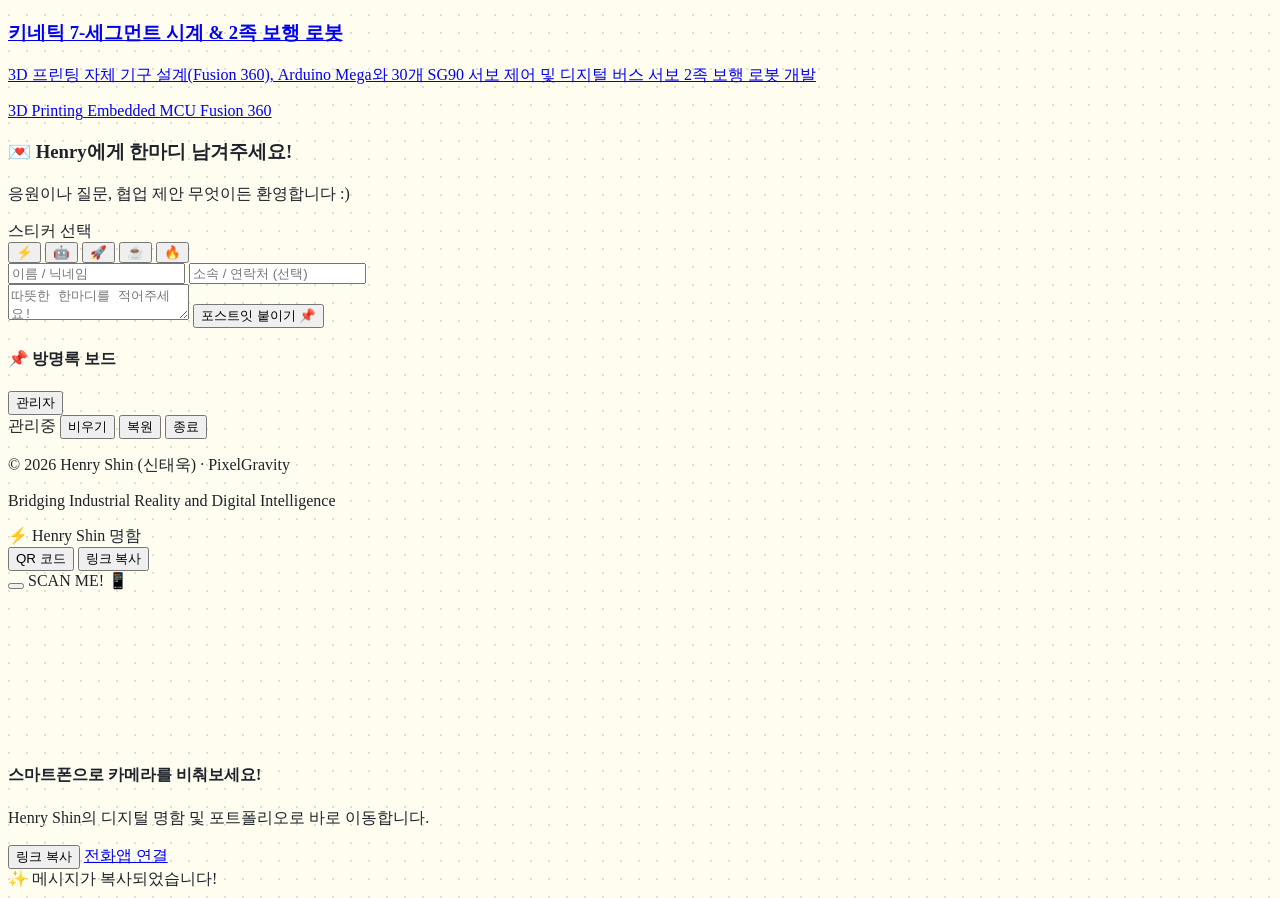
==== commit caa0122c: "Flatten FastCampus section into clean text link and prevent mobile line break" ====
--- a/index.html
+++ b/index.html
@@ -192,27 +192,26 @@
             <span class="text-[10px] bg-coral text-white px-2 py-0.5 rounded-full font-mono font-bold animate-pulse">HOT 🔥</span>
           </div>
           
-          <div class="text-xs text-slate-800 space-y-2">
-            <!-- 1. 패스트캠퍼스 무료 세미나 -->
-            <a href="https://fastcampus.co.kr/event_online_digitaltwin" target="_blank" rel="noopener noreferrer" class="block bg-white p-2.5 rounded-xl border-2 border-darkPop shadow-pop-sm hover:bg-amber-50/60 transition-colors group">
-              <div class="flex items-center justify-between">
-                <span class="font-extrabold text-darkPop flex items-center gap-1 text-[11px]">
-                  <span>🎙️</span> [패스트캠퍼스] 무료 온라인 세미나 진행 중!
-                </span>
-                <span class="text-[9px] font-extrabold px-1.5 py-0.5 bg-sunshine rounded-md border border-darkPop">10월 강의 오픈</span>
-              </div>
-              <p class="text-[10px] text-slate-600 mt-1 group-hover:text-bubble flex items-center gap-0.5 font-medium">
-                <span>산업 디지털 트윈 무료 세미나 신청 바로가기</span>
-                <i data-lucide="arrow-up-right" class="w-3 h-3"></i>
+          <div class="text-xs text-slate-800 space-y-2 leading-relaxed">
+            <!-- 1. 패스트캠퍼스 무료 세미나 (이중 박스 없이 깔끔한 글 형태) -->
+            <div class="pl-2.5 border-l-2 border-coral">
+              <a href="https://fastcampus.co.kr/event_online_digitaltwin" target="_blank" rel="noopener noreferrer" 
+                 class="group inline-flex flex-wrap items-center gap-1 font-bold text-darkPop hover:text-bubble transition-colors">
+                <span class="font-extrabold">🎙️ 패스트캠퍼스 무료 온라인 세미나 진행 중</span>
+                <span class="text-[11px] font-bold text-coral">(10월 본강의 오픈)</span>
+                <i data-lucide="arrow-up-right" class="w-3.5 h-3.5 inline text-slate-400 group-hover:text-bubble"></i>
+              </a>
+              <p class="text-[11px] text-slate-500 mt-0.5">
+                산업 디지털 트윈 무료 온라인 세미나 신청 접수 중
               </p>
-            </a>
+            </div>
 
             <!-- 2. 판교 가상융합기술 캠퍼스 -->
-            <div class="text-[11px] text-slate-700 pl-2.5 border-l-2 border-sunshine">
-              <p class="font-bold text-darkPop flex items-center gap-1">
-                <span>📍</span> 판교 가상융합산업허브 4층 가상융합기술 캠퍼스
+            <div class="pl-2.5 border-l-2 border-sunshine">
+              <p class="font-bold text-darkPop">
+                📍 판교 가상융합산업허브 4층 가상융합기술 캠퍼스
               </p>
-              <p class="text-[10px] text-slate-500 mt-0.5">
+              <p class="text-[11px] text-slate-500 mt-0.5">
                 [재직자대상교육] 생성형 AI 활용 산업 디지털 트윈 XR 시뮬레이션 제작 과정
               </p>
             </div>
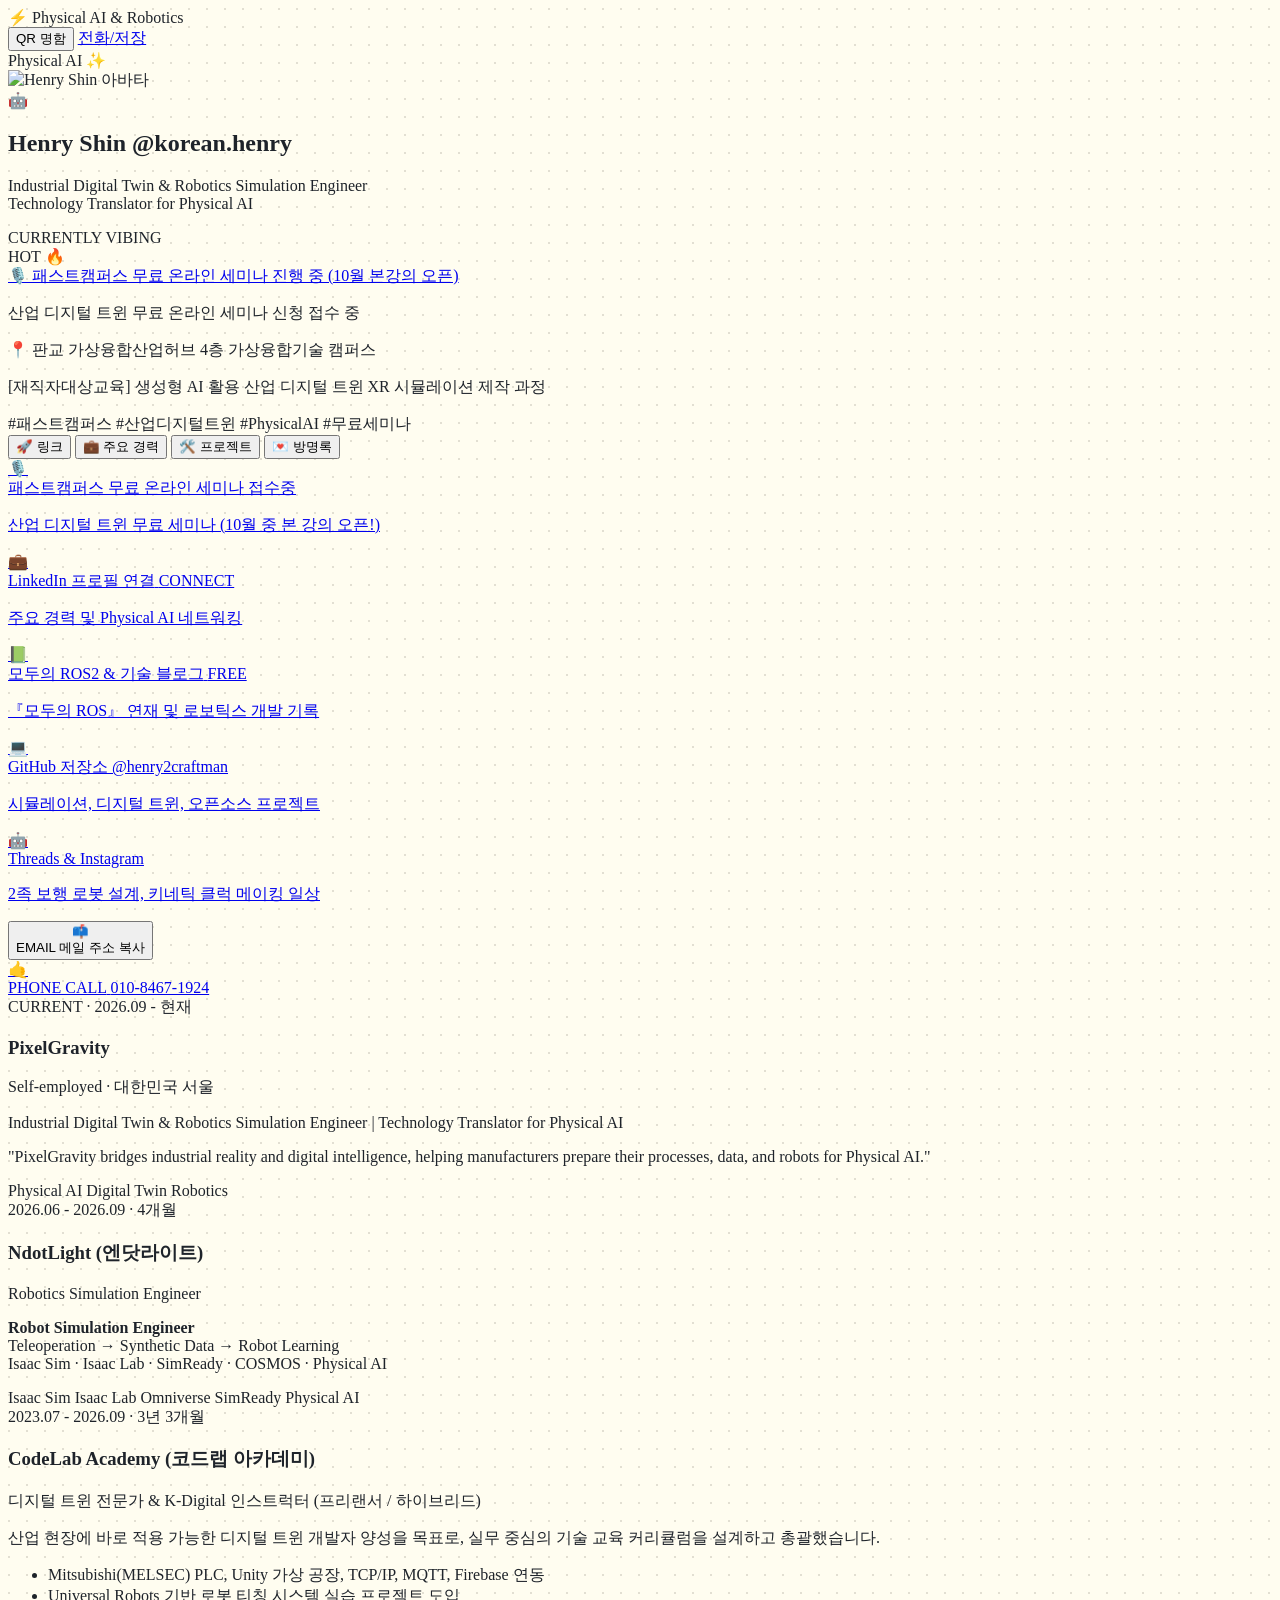
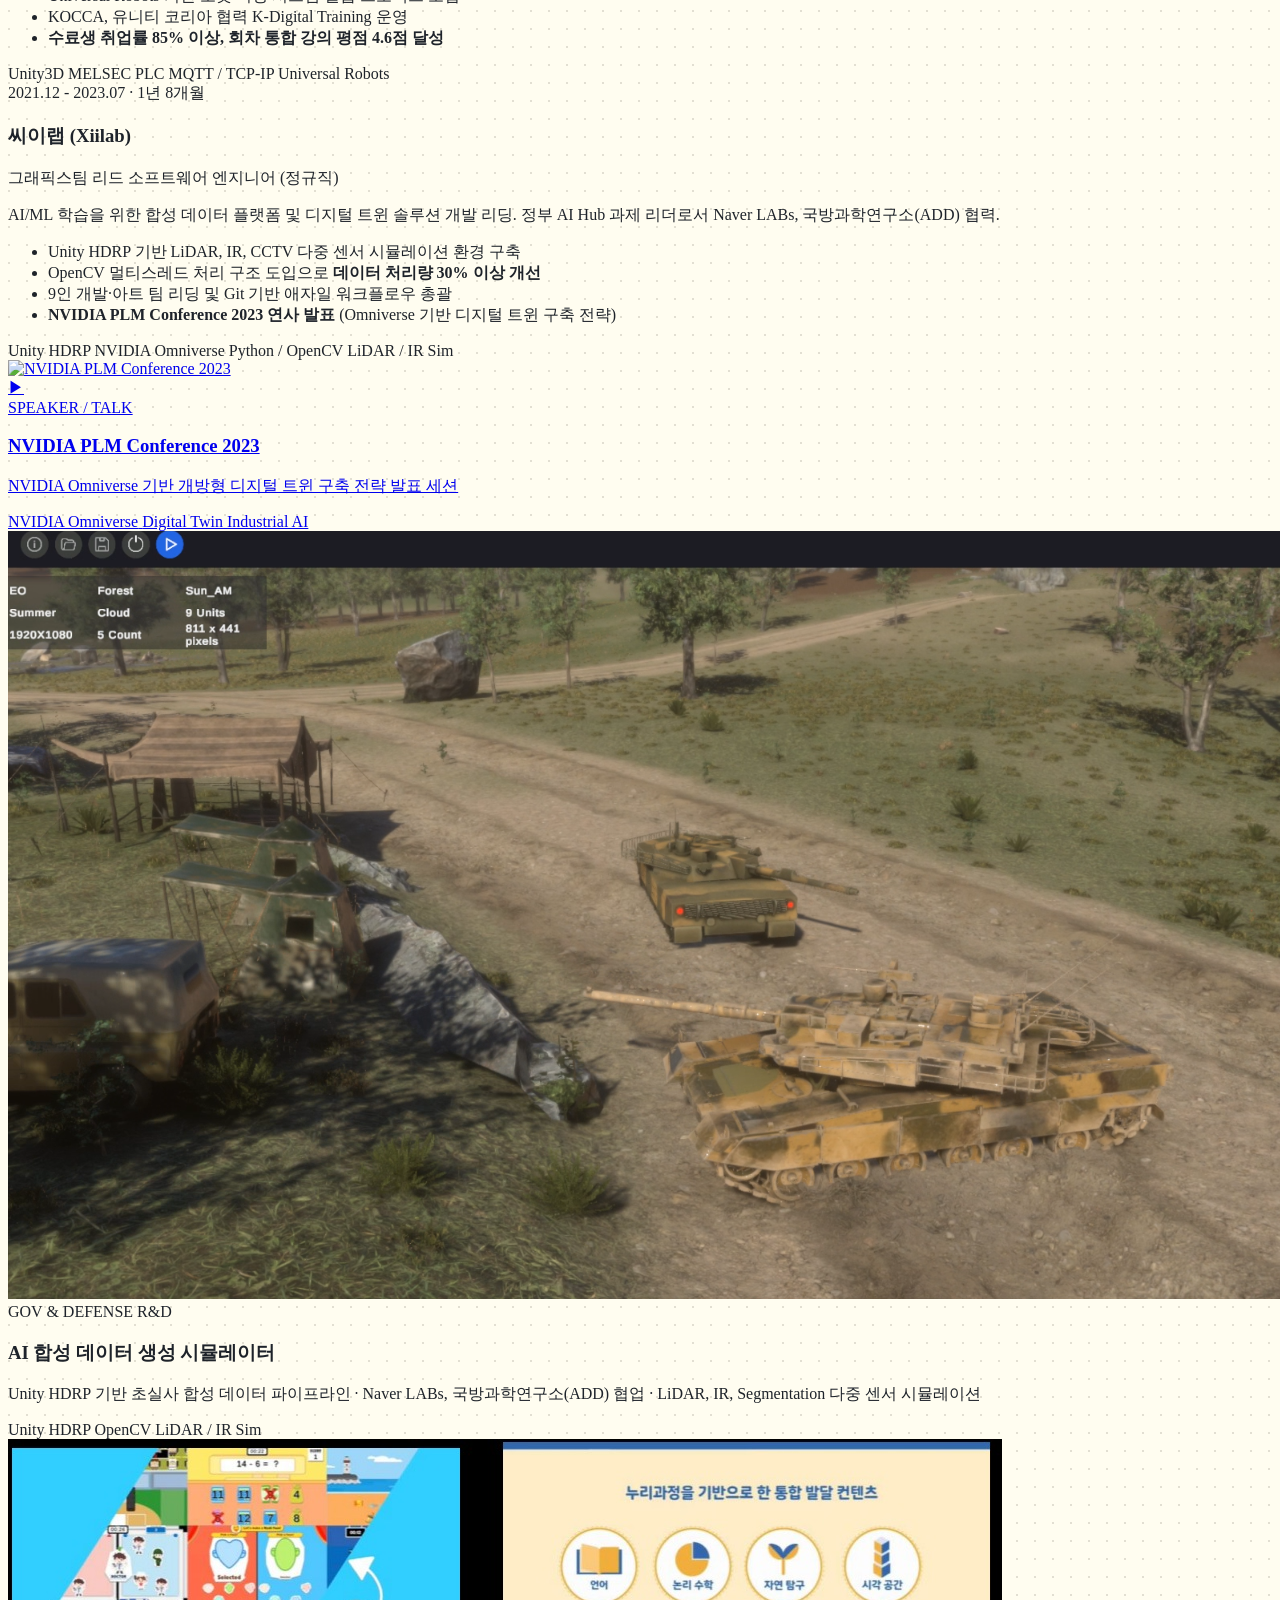
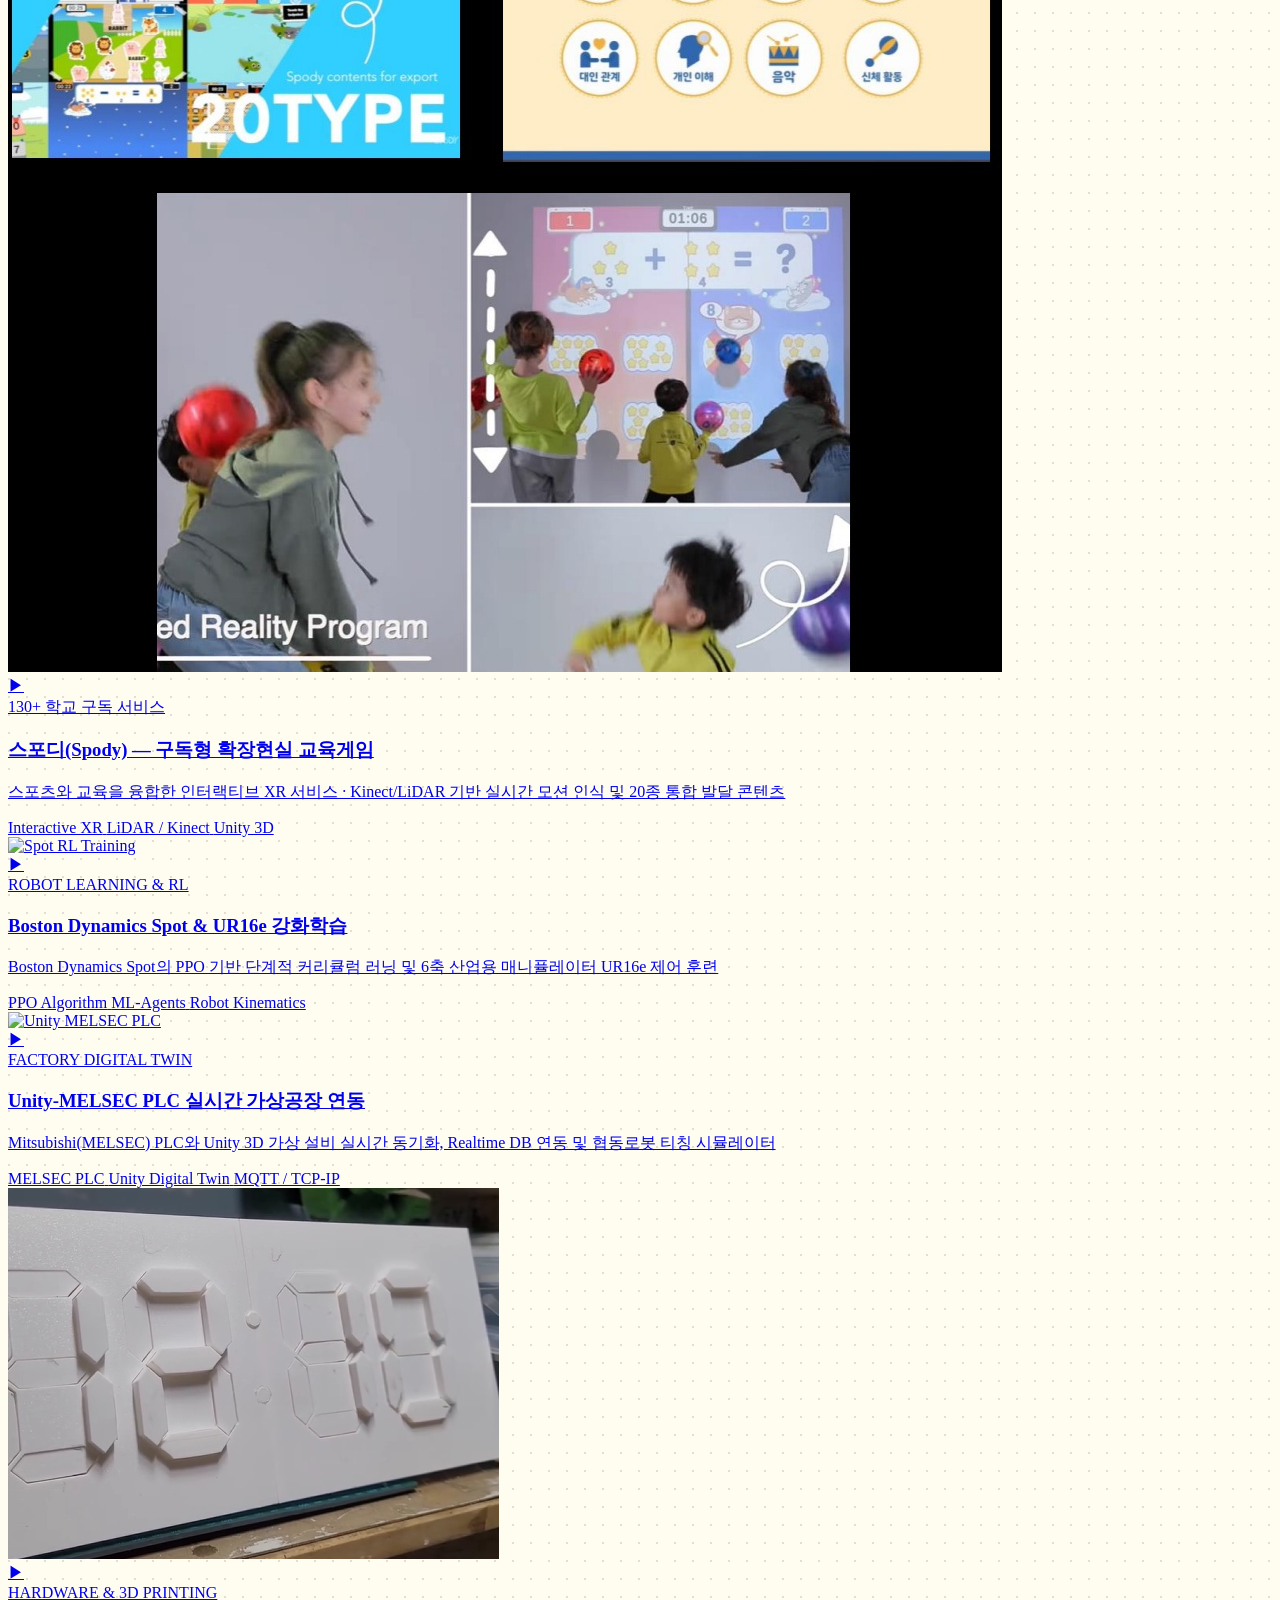
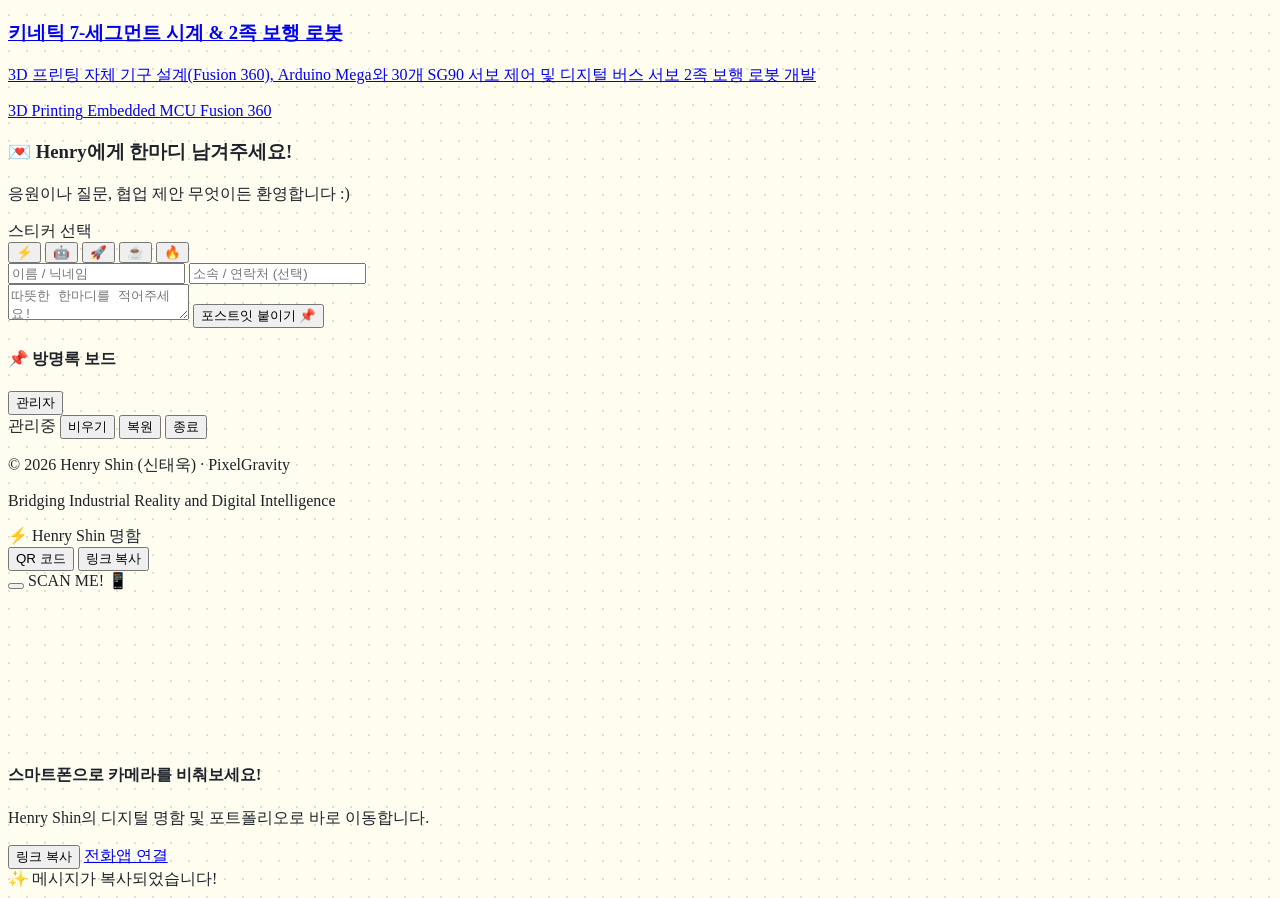
==== commit 4dc11e71: "Update career tab label to 주요 경력 and employment type to Self-employed" ====
--- a/index.html
+++ b/index.html
@@ -233,7 +233,7 @@
         🚀 링크
       </button>
       <button onclick="changeTab('career')" id="btn-tab-career" class="tab-target flex-1 py-2 rounded-xl text-center transition-all text-slate-600 hover:text-darkPop">
-        💼 경력
+        💼 주요 경력
       </button>
       <button onclick="changeTab('projects')" id="btn-tab-projects" class="tab-target flex-1 py-2 rounded-xl text-center transition-all text-slate-600 hover:text-darkPop">
         🛠️ 프로젝트
@@ -279,7 +279,7 @@
                 <span class="text-sm font-extrabold text-darkPop">LinkedIn 프로필 연결</span>
                 <span class="text-[10px] font-bold px-1.5 py-0.5 rounded-full bg-[#0077B5] text-white border border-darkPop">CONNECT</span>
               </div>
-              <p class="text-xs text-slate-600 mt-0.5">상세 경력 및 Physical AI 네트워킹</p>
+              <p class="text-xs text-slate-600 mt-0.5">주요 경력 및 Physical AI 네트워킹</p>
             </div>
           </div>
           <i data-lucide="arrow-up-right" class="w-5 h-5 text-darkPop group-hover:translate-x-0.5 group-hover:-translate-y-0.5 transition-transform"></i>
@@ -380,7 +380,7 @@
               CURRENT · 2026.09 - 현재
             </span>
             <h3 class="text-sm font-extrabold text-darkPop">PixelGravity</h3>
-            <p class="text-xs font-bold text-slate-700">자영업 / 개인사업 · 대한민국 서울</p>
+            <p class="text-xs font-bold text-slate-700">Self-employed · 대한민국 서울</p>
           </div>
           <a href="https://www.linkedin.com/in/henry-s-8a1b7b152/" target="_blank" class="p-1.5 rounded-xl border border-darkPop bg-slate-100 hover:bg-slate-200 text-darkPop">
             <i data-lucide="external-link" class="w-3.5 h-3.5"></i>
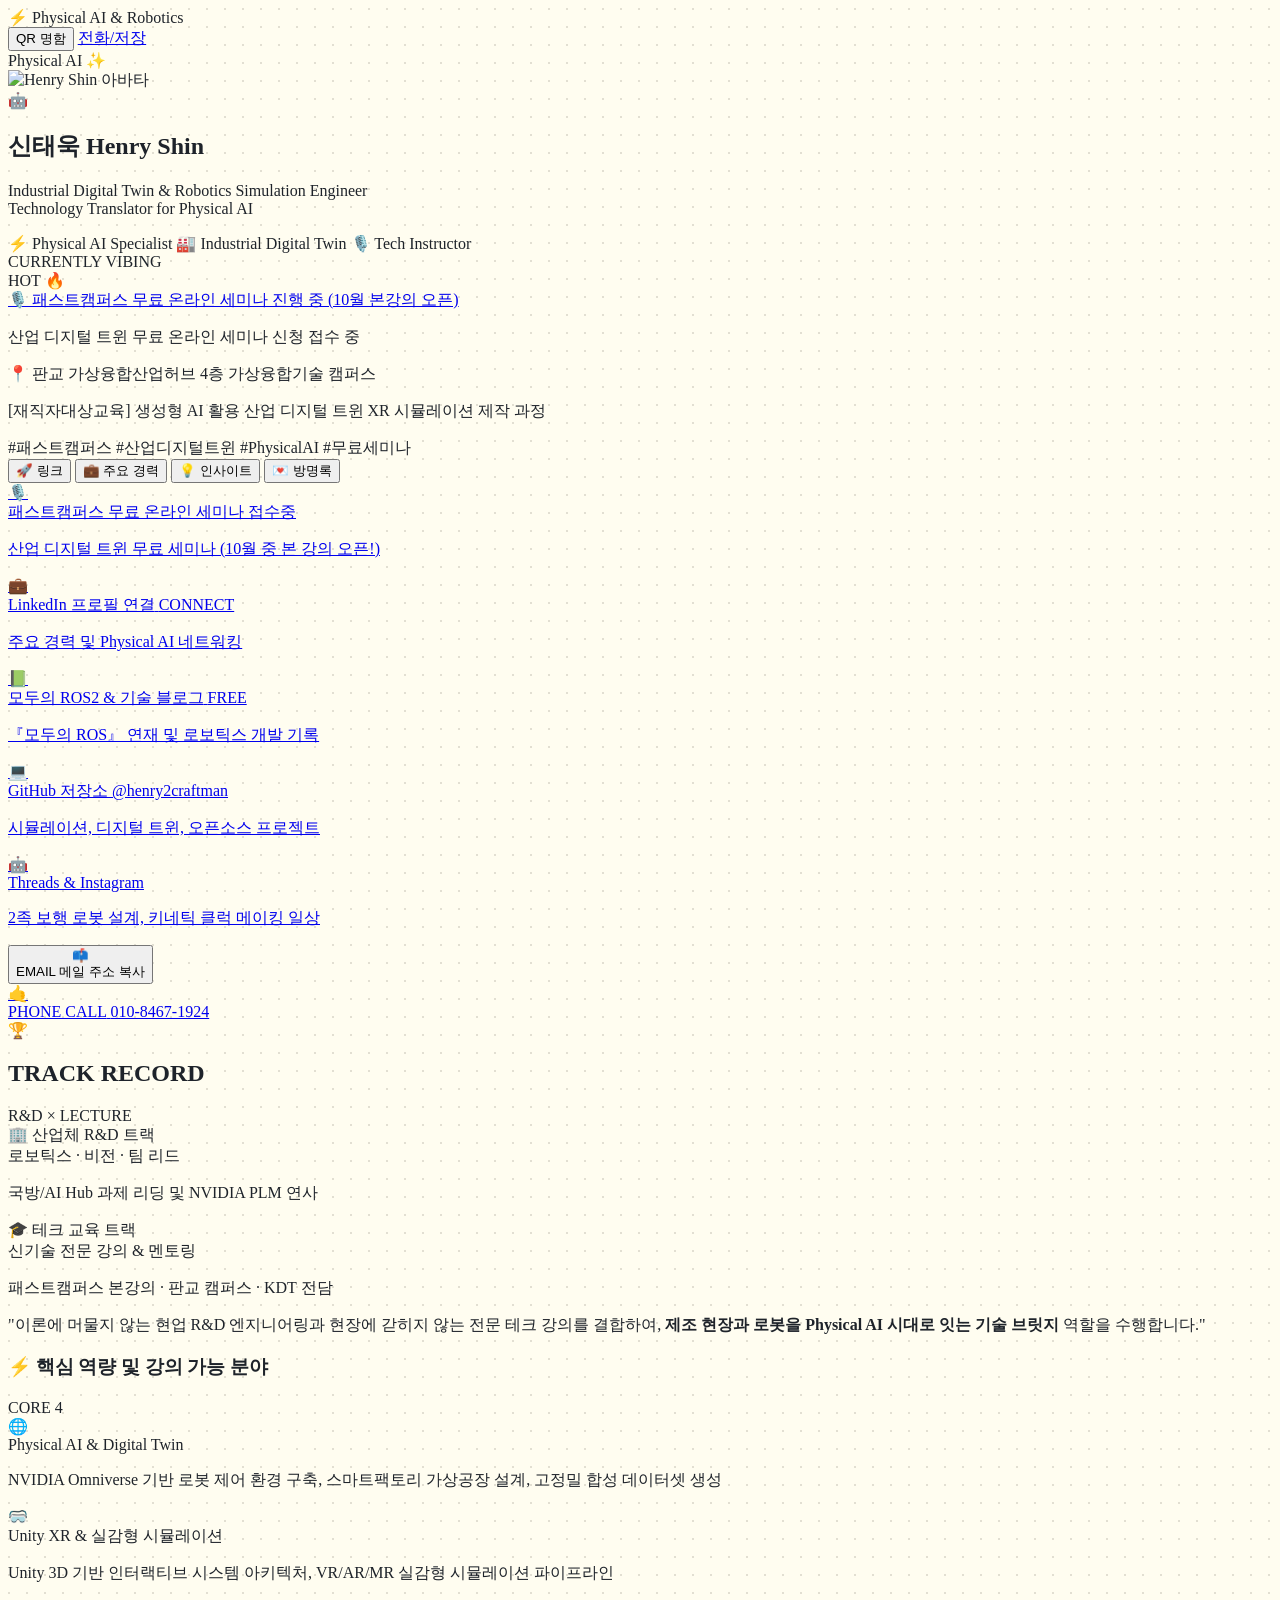
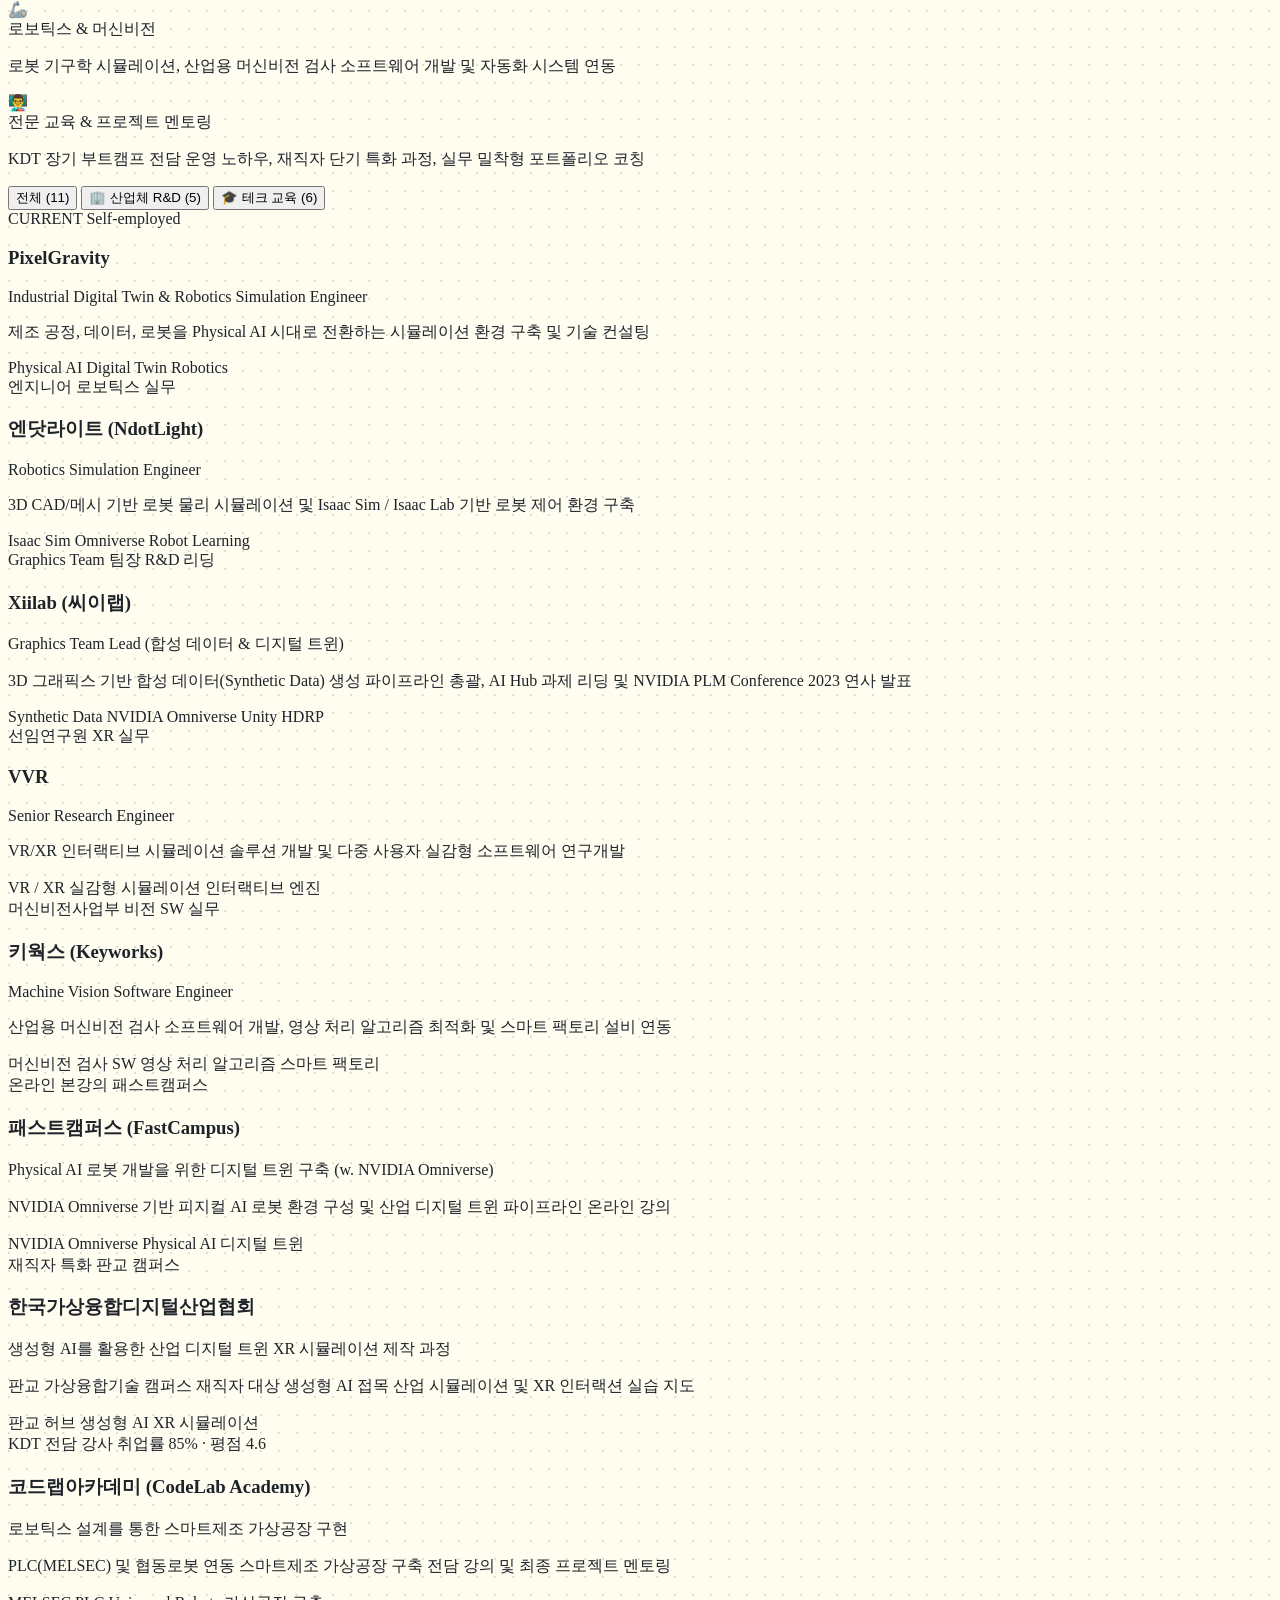
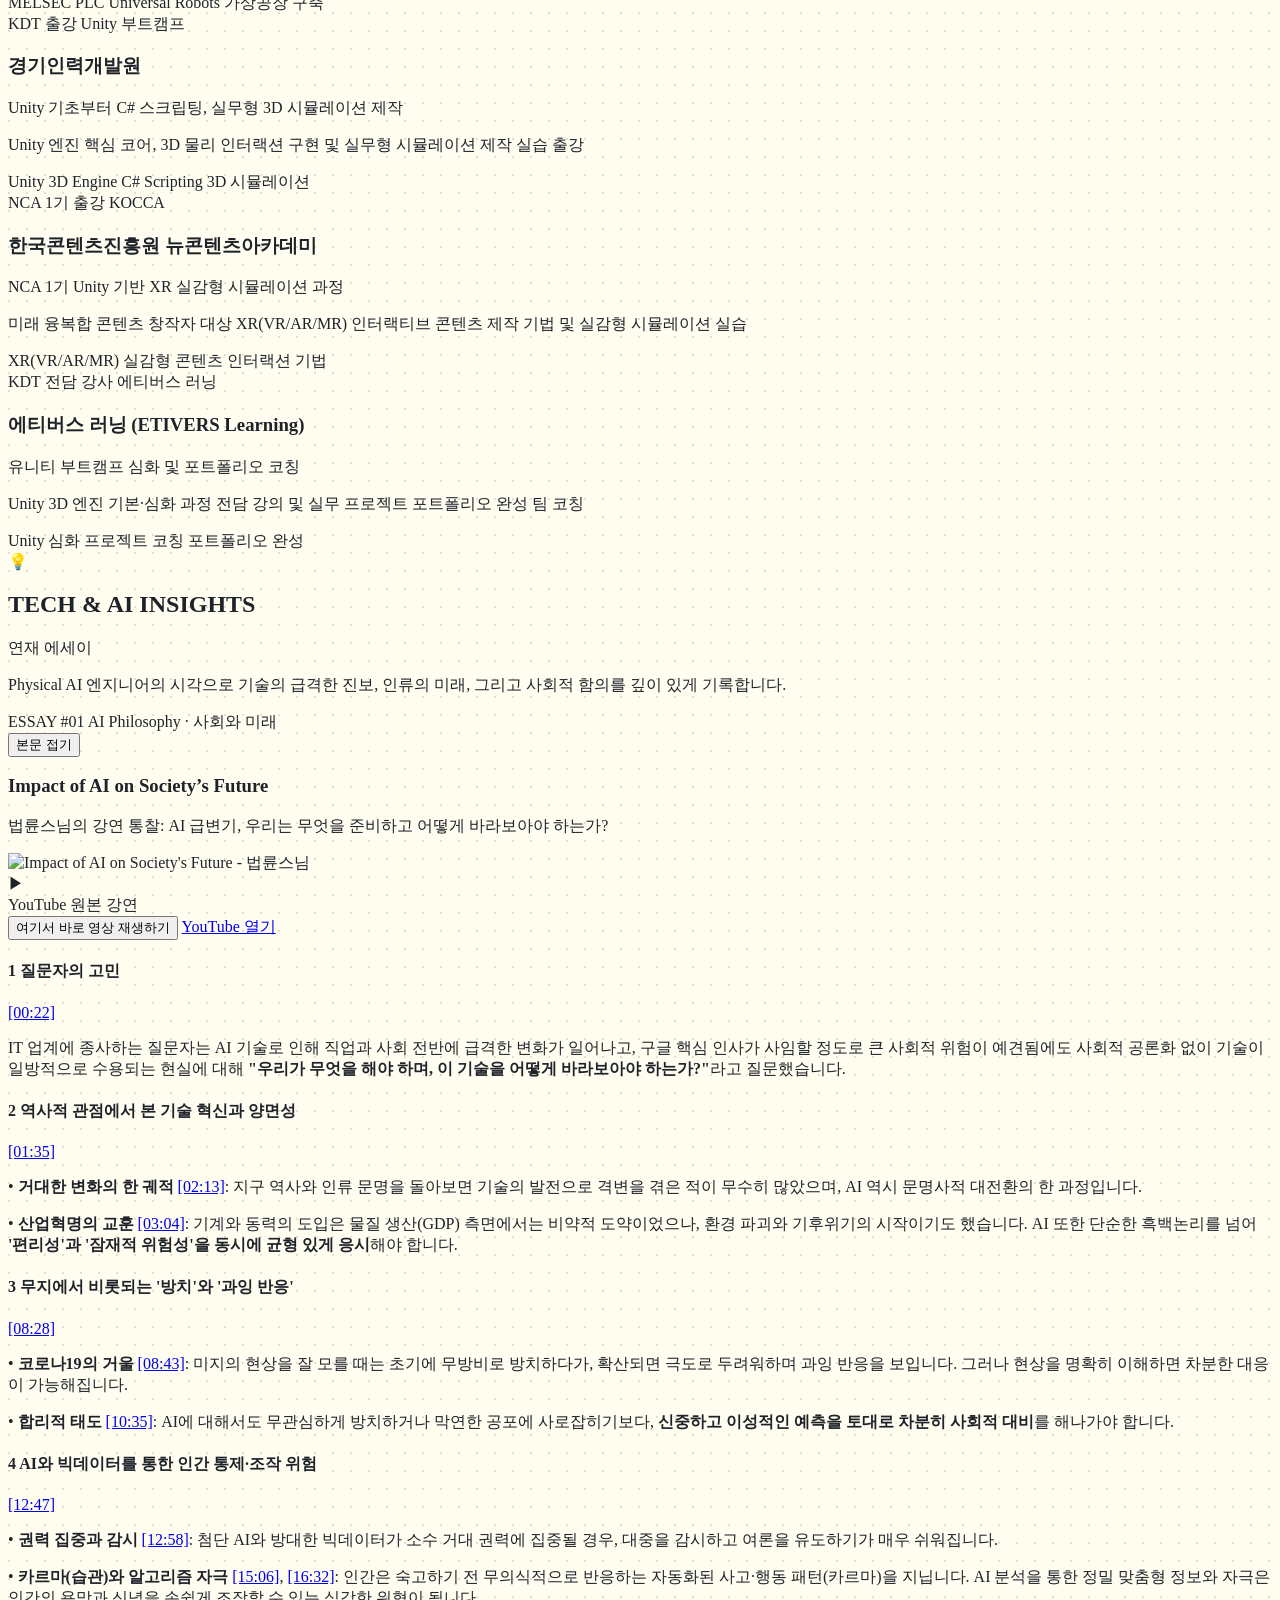
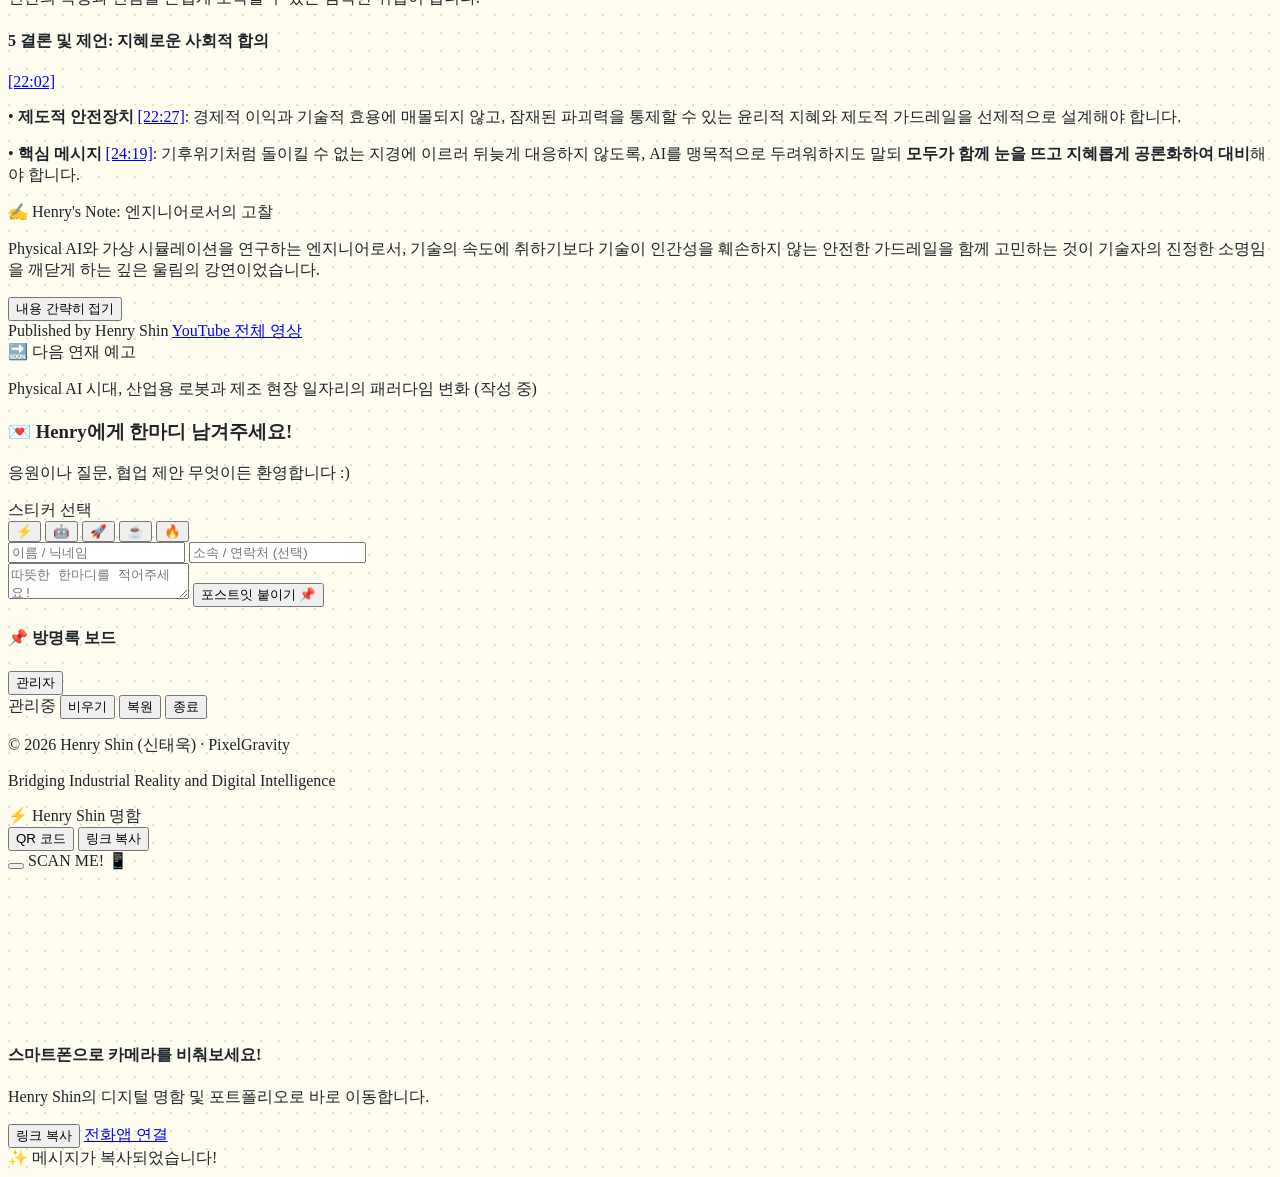
==== commit 3ce87062: "update" ====
--- a/index.html
+++ b/index.html
@@ -171,13 +171,26 @@
 
         <!-- Name & Catchy Tagline -->
         <h1 class="text-2xl font-extrabold text-darkPop flex items-center gap-1.5 mb-1">
-          Henry Shin <span class="text-xs font-bold text-slate-500 font-mono bg-slate-100 px-2 py-0.5 rounded-full border border-darkPop">@korean.henry</span>
+          신태욱 <span class="text-xs font-bold text-slate-500 font-mono bg-slate-100 px-2 py-0.5 rounded-full border border-darkPop">Henry Shin</span>
         </h1>
         
-        <p class="text-xs font-extrabold text-slate-800 mb-3 bg-sunshine/40 px-3 py-1.5 rounded-2xl border-2 border-darkPop leading-relaxed">
+        <p class="text-xs font-extrabold text-slate-800 mb-2 bg-sunshine/40 px-3 py-1.5 rounded-2xl border-2 border-darkPop leading-relaxed">
           Industrial Digital Twin & Robotics Simulation Engineer<br>
           <span class="text-slate-600 font-bold">Technology Translator for Physical AI</span>
         </p>
+
+        <!-- Domain Expertise Badges -->
+        <div class="flex items-center justify-center gap-1.5 mb-3 flex-wrap">
+          <span class="text-[11px] font-extrabold px-2.5 py-0.5 rounded-full bg-darkPop text-white border border-darkPop shadow-pop-sm">
+            ⚡ Physical AI Specialist
+          </span>
+          <span class="text-[11px] font-bold px-2.5 py-0.5 rounded-full bg-blue-100 text-blue-900 border border-darkPop shadow-pop-sm">
+            🏭 Industrial Digital Twin
+          </span>
+          <span class="text-[11px] font-bold px-2.5 py-0.5 rounded-full bg-emerald-100 text-emerald-900 border border-darkPop shadow-pop-sm">
+            🎙️ Tech Instructor
+          </span>
+        </div>
 
         <!-- Live Status Bubble: 교육 및 최신 활동 -->
         <div class="w-full bg-[#F6F8FA] border-2 border-darkPop rounded-2xl p-3 text-left shadow-pop-sm relative">
@@ -227,7 +240,7 @@
       </div>
     </section>
 
-    <!-- Navigation Tabs (Links, Career, Projects, Guestbook) -->
+    <!-- Navigation Tabs (Links, Career, Insights, Guestbook) -->
     <nav class="flex items-center justify-between gap-1 p-1 bg-white border-2 border-darkPop shadow-pop rounded-2xl mb-4 text-xs font-bold">
       <button onclick="changeTab('links')" id="btn-tab-links" class="tab-target flex-1 py-2 rounded-xl text-center transition-all bg-darkPop text-white shadow-pop-sm">
         🚀 링크
@@ -235,8 +248,8 @@
       <button onclick="changeTab('career')" id="btn-tab-career" class="tab-target flex-1 py-2 rounded-xl text-center transition-all text-slate-600 hover:text-darkPop">
         💼 주요 경력
       </button>
-      <button onclick="changeTab('projects')" id="btn-tab-projects" class="tab-target flex-1 py-2 rounded-xl text-center transition-all text-slate-600 hover:text-darkPop">
-        🛠️ 프로젝트
+      <button onclick="changeTab('insights')" id="btn-tab-insights" class="tab-target flex-1 py-2 rounded-xl text-center transition-all text-slate-600 hover:text-darkPop">
+        💡 인사이트
       </button>
       <button onclick="changeTab('guestbook')" id="btn-tab-guestbook" class="tab-target flex-1 py-2 rounded-xl text-center transition-all text-slate-600 hover:text-darkPop">
         💌 방명록
@@ -370,304 +383,702 @@
     </div>
 
     <!-- TAB 2: Career / Experience -->
-    <div id="tab-career" class="tab-content hidden space-y-3.5">
-
-      <!-- Career 1: PixelGravity -->
-      <div class="pop-card bg-white border-2 border-darkPop shadow-pop rounded-2xl p-4 relative">
-        <div class="flex items-start justify-between gap-2 mb-1.5">
-          <div>
-            <span class="text-[10px] font-bold px-2 py-0.5 rounded-full bg-mint text-white border border-darkPop shadow-pop-sm inline-block mb-1">
-              CURRENT · 2026.09 - 현재
+    <div id="tab-career" class="tab-content hidden space-y-3">
+
+      <!-- Career Track Record Dashboard -->
+      <div class="bg-gradient-to-br from-white via-creamy to-sunshine/20 border-2 border-darkPop shadow-pop rounded-2xl p-3.5">
+        <div class="flex items-center justify-between mb-2">
+          <div class="flex items-center gap-1.5">
+            <span class="text-base">🏆</span>
+            <h2 class="text-xs font-black text-darkPop uppercase tracking-wider font-mono">TRACK RECORD</h2>
+          </div>
+          <span class="text-[10px] font-black px-2 py-0.5 rounded-full bg-darkPop text-white shadow-pop-sm">
+            R&D × LECTURE
+          </span>
+        </div>
+        
+        <!-- Key Track Record Grid -->
+        <div class="grid grid-cols-2 gap-2 text-left mb-2.5">
+          <div class="bg-white p-2.5 rounded-xl border border-darkPop shadow-pop-sm">
+            <div class="flex items-center gap-1 text-[11px] font-bold text-blue-700 mb-0.5">
+              <span>🏢</span> 산업체 R&D 트랙
+            </div>
+            <div class="text-xs font-black text-darkPop leading-snug">
+              로보틱스 · 비전 · 팀 리드
+            </div>
+            <p class="text-[10px] text-slate-500 mt-1">국방/AI Hub 과제 리딩 및 NVIDIA PLM 연사</p>
+          </div>
+
+          <div class="bg-white p-2.5 rounded-xl border border-darkPop shadow-pop-sm">
+            <div class="flex items-center gap-1 text-[11px] font-bold text-emerald-700 mb-0.5">
+              <span>🎓</span> 테크 교육 트랙
+            </div>
+            <div class="text-xs font-black text-darkPop leading-snug">
+              신기술 전문 강의 & 멘토링
+            </div>
+            <p class="text-[10px] text-slate-500 mt-1">패스트캠퍼스 본강의 · 판교 캠퍼스 · KDT 전담</p>
+          </div>
+        </div>
+
+        <!-- Career Philosophy Quote -->
+        <p class="text-[11px] text-slate-700 bg-white/90 p-2 rounded-xl border border-darkPop/60 leading-relaxed font-medium">
+          "이론에 머물지 않는 현업 R&D 엔지니어링과 현장에 갇히지 않는 전문 테크 강의를 결합하여, 
+          <b>제조 현장과 로봇을 Physical AI 시대로 잇는 기술 브릿지</b> 역할을 수행합니다."
+        </p>
+      </div>
+
+      <!-- Core Competencies Section -->
+      <div class="bg-white border-2 border-darkPop shadow-pop rounded-2xl p-3.5">
+        <div class="flex items-center justify-between mb-2.5">
+          <h3 class="text-xs font-black text-darkPop flex items-center gap-1.5">
+            <span>⚡</span> 핵심 역량 및 강의 가능 분야
+          </h3>
+          <span class="text-[10px] font-mono font-bold text-slate-500 bg-slate-100 px-2 py-0.5 rounded-full border border-darkPop">CORE 4</span>
+        </div>
+
+        <div class="grid grid-cols-1 gap-1.5 text-xs">
+          <!-- Competency 1 -->
+          <div class="p-2 rounded-xl bg-[#FFF9ED] border border-darkPop flex items-start gap-2">
+            <span class="text-base leading-none mt-0.5">🌐</span>
+            <div>
+              <span class="font-extrabold text-darkPop block text-[11px]">Physical AI & Digital Twin</span>
+              <p class="text-[10px] text-slate-600 leading-tight mt-0.5">
+                NVIDIA Omniverse 기반 로봇 제어 환경 구축, 스마트팩토리 가상공장 설계, 고정밀 합성 데이터셋 생성
+              </p>
+            </div>
+          </div>
+
+          <!-- Competency 2 -->
+          <div class="p-2 rounded-xl bg-[#E8EAFF] border border-darkPop flex items-start gap-2">
+            <span class="text-base leading-none mt-0.5">🥽</span>
+            <div>
+              <span class="font-extrabold text-darkPop block text-[11px]">Unity XR & 실감형 시뮬레이션</span>
+              <p class="text-[10px] text-slate-600 leading-tight mt-0.5">
+                Unity 3D 기반 인터랙티브 시스템 아키텍처, VR/AR/MR 실감형 시뮬레이션 파이프라인
+              </p>
+            </div>
+          </div>
+
+          <!-- Competency 3 -->
+          <div class="p-2 rounded-xl bg-[#E8F8F5] border border-darkPop flex items-start gap-2">
+            <span class="text-base leading-none mt-0.5">🦾</span>
+            <div>
+              <span class="font-extrabold text-darkPop block text-[11px]">로보틱스 & 머신비전</span>
+              <p class="text-[10px] text-slate-600 leading-tight mt-0.5">
+                로봇 기구학 시뮬레이션, 산업용 머신비전 검사 소프트웨어 개발 및 자동화 시스템 연동
+              </p>
+            </div>
+          </div>
+
+          <!-- Competency 4 -->
+          <div class="p-2 rounded-xl bg-[#FFE8EE] border border-darkPop flex items-start gap-2">
+            <span class="text-base leading-none mt-0.5">👨‍🏫</span>
+            <div>
+              <span class="font-extrabold text-darkPop block text-[11px]">전문 교육 & 프로젝트 멘토링</span>
+              <p class="text-[10px] text-slate-600 leading-tight mt-0.5">
+                KDT 장기 부트캠프 전담 운영 노하우, 재직자 단기 특화 과정, 실무 밀착형 포트폴리오 코칭
+              </p>
+            </div>
+          </div>
+        </div>
+      </div>
+
+      <!-- Career Sub-Filter Buttons -->
+      <div class="flex items-center gap-1.5 p-1 bg-white border-2 border-darkPop shadow-pop-sm rounded-xl text-xs font-bold">
+        <button onclick="filterCareer('all')" id="filter-btn-all" class="career-filter-btn flex-1 py-1 rounded-lg text-center transition-all bg-darkPop text-white shadow-pop-sm">
+          전체 (11)
+        </button>
+        <button onclick="filterCareer('industry')" id="filter-btn-industry" class="career-filter-btn flex-1 py-1 rounded-lg text-center transition-all text-slate-600 hover:text-darkPop">
+          🏢 산업체 R&D (5)
+        </button>
+        <button onclick="filterCareer('education')" id="filter-btn-education" class="career-filter-btn flex-1 py-1 rounded-lg text-center transition-all text-slate-600 hover:text-darkPop">
+          🎓 테크 교육 (6)
+        </button>
+      </div>
+
+      <!-- CAREER ITEMS CONTAINER -->
+      <div class="space-y-2.5" id="careerItemsContainer">
+
+        <!-- ==================== 1. 산업체 실무 경력 ==================== -->
+
+        <!-- Industry 1: PixelGravity -->
+        <div class="career-item career-industry pop-card bg-white border-2 border-darkPop shadow-pop rounded-2xl p-3.5 relative">
+          <div class="flex items-start justify-between gap-2 mb-1">
+            <div>
+              <div class="flex items-center gap-1.5 mb-0.5">
+                <span class="text-[10px] font-extrabold px-2 py-0.5 rounded-full bg-mint text-white border border-darkPop shadow-pop-sm">
+                  CURRENT
+                </span>
+                <span class="text-[10px] font-bold px-1.5 py-0.5 rounded bg-blue-50 text-blue-800 border border-blue-200">
+                  Self-employed
+                </span>
+              </div>
+              <h3 class="text-sm font-extrabold text-darkPop">PixelGravity</h3>
+            </div>
+            <a href="https://www.linkedin.com/in/henry-s-8a1b7b152/" target="_blank" class="p-1 rounded-lg border border-darkPop bg-slate-100 hover:bg-slate-200 text-darkPop">
+              <i data-lucide="external-link" class="w-3.5 h-3.5"></i>
+            </a>
+          </div>
+          <p class="text-xs font-bold text-bubble mb-1">
+            Industrial Digital Twin & Robotics Simulation Engineer
+          </p>
+          <p class="text-xs text-slate-600 leading-relaxed mb-2">
+            제조 공정, 데이터, 로봇을 Physical AI 시대로 전환하는 시뮬레이션 환경 구축 및 기술 컨설팅
+          </p>
+          <div class="flex flex-wrap gap-1 text-[10px] font-bold">
+            <span class="px-2 py-0.5 bg-yellow-100 rounded-md border border-darkPop">Physical AI</span>
+            <span class="px-2 py-0.5 bg-sky-100 rounded-md border border-darkPop">Digital Twin</span>
+            <span class="px-2 py-0.5 bg-purple-100 rounded-md border border-darkPop">Robotics</span>
+          </div>
+        </div>
+
+        <!-- Industry 2: 엔닷라이트 -->
+        <div class="career-item career-industry pop-card bg-white border-2 border-darkPop shadow-pop rounded-2xl p-3.5 relative">
+          <div class="flex items-start justify-between gap-2 mb-1">
+            <div>
+              <div class="flex items-center gap-1.5 mb-0.5">
+                <span class="text-[10px] font-extrabold px-2 py-0.5 rounded-full bg-sunshine text-darkPop border border-darkPop shadow-pop-sm">
+                  엔지니어
+                </span>
+                <span class="text-[10px] font-bold px-1.5 py-0.5 rounded bg-blue-50 text-blue-800 border border-blue-200">
+                  로보틱스 실무
+                </span>
+              </div>
+              <h3 class="text-sm font-extrabold text-darkPop">엔닷라이트 (NdotLight)</h3>
+            </div>
+            <a href="https://www.linkedin.com/in/henry-s-8a1b7b152/" target="_blank" class="p-1 rounded-lg border border-darkPop bg-slate-100 hover:bg-slate-200 text-darkPop">
+              <i data-lucide="external-link" class="w-3.5 h-3.5"></i>
+            </a>
+          </div>
+          <p class="text-xs font-bold text-slate-700 mb-1">
+            Robotics Simulation Engineer
+          </p>
+          <p class="text-xs text-slate-600 leading-relaxed mb-2">
+            3D CAD/메시 기반 로봇 물리 시뮬레이션 및 Isaac Sim / Isaac Lab 기반 로봇 제어 환경 구축
+          </p>
+          <div class="flex flex-wrap gap-1 text-[10px] font-bold">
+            <span class="px-2 py-0.5 bg-emerald-100 rounded-md border border-darkPop">Isaac Sim</span>
+            <span class="px-2 py-0.5 bg-indigo-100 rounded-md border border-darkPop">Omniverse</span>
+            <span class="px-2 py-0.5 bg-rose-100 rounded-md border border-darkPop">Robot Learning</span>
+          </div>
+        </div>
+
+        <!-- Industry 3: Xiilab -->
+        <div class="career-item career-industry pop-card bg-white border-2 border-darkPop shadow-pop rounded-2xl p-3.5 relative">
+          <div class="flex items-start justify-between gap-2 mb-1">
+            <div>
+              <div class="flex items-center gap-1.5 mb-0.5">
+                <span class="text-[10px] font-extrabold px-2 py-0.5 rounded-full bg-popPink text-white border border-darkPop shadow-pop-sm">
+                  Graphics Team 팀장
+                </span>
+                <span class="text-[10px] font-bold px-1.5 py-0.5 rounded bg-blue-50 text-blue-800 border border-blue-200">
+                  R&D 리딩
+                </span>
+              </div>
+              <h3 class="text-sm font-extrabold text-darkPop">Xiilab (씨이랩)</h3>
+            </div>
+            <a href="https://www.linkedin.com/in/henry-s-8a1b7b152/" target="_blank" class="p-1 rounded-lg border border-darkPop bg-slate-100 hover:bg-slate-200 text-darkPop">
+              <i data-lucide="external-link" class="w-3.5 h-3.5"></i>
+            </a>
+          </div>
+          <p class="text-xs font-bold text-slate-700 mb-1">
+            Graphics Team Lead (합성 데이터 & 디지털 트윈)
+          </p>
+          <p class="text-xs text-slate-600 leading-relaxed mb-2">
+            3D 그래픽스 기반 합성 데이터(Synthetic Data) 생성 파이프라인 총괄, AI Hub 과제 리딩 및 NVIDIA PLM Conference 2023 연사 발표
+          </p>
+          <div class="flex flex-wrap gap-1 text-[10px] font-bold">
+            <span class="px-2 py-0.5 bg-emerald-100 rounded-md border border-darkPop">Synthetic Data</span>
+            <span class="px-2 py-0.5 bg-purple-100 rounded-md border border-darkPop">NVIDIA Omniverse</span>
+            <span class="px-2 py-0.5 bg-yellow-100 rounded-md border border-darkPop">Unity HDRP</span>
+          </div>
+        </div>
+
+        <!-- Industry 4: VVR -->
+        <div class="career-item career-industry pop-card bg-white border-2 border-darkPop shadow-pop rounded-2xl p-3.5 relative">
+          <div class="flex items-start justify-between gap-2 mb-1">
+            <div>
+              <div class="flex items-center gap-1.5 mb-0.5">
+                <span class="text-[10px] font-extrabold px-2 py-0.5 rounded-full bg-indigo-100 text-indigo-900 border border-darkPop shadow-pop-sm">
+                  선임연구원
+                </span>
+                <span class="text-[10px] font-bold px-1.5 py-0.5 rounded bg-blue-50 text-blue-800 border border-blue-200">
+                  XR 실무
+                </span>
+              </div>
+              <h3 class="text-sm font-extrabold text-darkPop">VVR</h3>
+            </div>
+            <span class="p-1 rounded-lg border border-darkPop bg-slate-50 text-slate-400">
+              <i data-lucide="building-2" class="w-3.5 h-3.5"></i>
             </span>
-            <h3 class="text-sm font-extrabold text-darkPop">PixelGravity</h3>
-            <p class="text-xs font-bold text-slate-700">Self-employed · 대한민국 서울</p>
-          </div>
-          <a href="https://www.linkedin.com/in/henry-s-8a1b7b152/" target="_blank" class="p-1.5 rounded-xl border border-darkPop bg-slate-100 hover:bg-slate-200 text-darkPop">
-            <i data-lucide="external-link" class="w-3.5 h-3.5"></i>
+          </div>
+          <p class="text-xs font-bold text-slate-700 mb-1">
+            Senior Research Engineer
+          </p>
+          <p class="text-xs text-slate-600 leading-relaxed mb-2">
+            VR/XR 인터랙티브 시뮬레이션 솔루션 개발 및 다중 사용자 실감형 소프트웨어 연구개발
+          </p>
+          <div class="flex flex-wrap gap-1 text-[10px] font-bold">
+            <span class="px-2 py-0.5 bg-indigo-100 rounded-md border border-darkPop">VR / XR</span>
+            <span class="px-2 py-0.5 bg-pink-100 rounded-md border border-darkPop">실감형 시뮬레이션</span>
+            <span class="px-2 py-0.5 bg-emerald-100 rounded-md border border-darkPop">인터랙티브 엔진</span>
+          </div>
+        </div>
+
+        <!-- Industry 5: 키웍스 -->
+        <div class="career-item career-industry pop-card bg-white border-2 border-darkPop shadow-pop rounded-2xl p-3.5 relative">
+          <div class="flex items-start justify-between gap-2 mb-1">
+            <div>
+              <div class="flex items-center gap-1.5 mb-0.5">
+                <span class="text-[10px] font-extrabold px-2 py-0.5 rounded-full bg-slate-200 text-darkPop border border-darkPop shadow-pop-sm">
+                  머신비전사업부
+                </span>
+                <span class="text-[10px] font-bold px-1.5 py-0.5 rounded bg-blue-50 text-blue-800 border border-blue-200">
+                  비전 SW 실무
+                </span>
+              </div>
+              <h3 class="text-sm font-extrabold text-darkPop">키웍스 (Keyworks)</h3>
+            </div>
+            <span class="p-1 rounded-lg border border-darkPop bg-slate-50 text-slate-400">
+              <i data-lucide="scan" class="w-3.5 h-3.5"></i>
+            </span>
+          </div>
+          <p class="text-xs font-bold text-slate-700 mb-1">
+            Machine Vision Software Engineer
+          </p>
+          <p class="text-xs text-slate-600 leading-relaxed mb-2">
+            산업용 머신비전 검사 소프트웨어 개발, 영상 처리 알고리즘 최적화 및 스마트 팩토리 설비 연동
+          </p>
+          <div class="flex flex-wrap gap-1 text-[10px] font-bold">
+            <span class="px-2 py-0.5 bg-amber-100 rounded-md border border-darkPop">머신비전 검사 SW</span>
+            <span class="px-2 py-0.5 bg-cyan-100 rounded-md border border-darkPop">영상 처리 알고리즘</span>
+            <span class="px-2 py-0.5 bg-slate-100 rounded-md border border-darkPop">스마트 팩토리</span>
+          </div>
+        </div>
+
+        <!-- ==================== 2. 교육 및 강의 경력 ==================== -->
+
+        <!-- Education 1: 패스트캠퍼스 -->
+        <div class="career-item career-education pop-card bg-white border-2 border-darkPop shadow-pop rounded-2xl p-3.5 relative">
+          <div class="flex items-start justify-between gap-2 mb-1">
+            <div>
+              <div class="flex items-center gap-1.5 mb-0.5">
+                <span class="text-[10px] font-extrabold px-2 py-0.5 rounded-full bg-coral text-white border border-darkPop shadow-pop-sm">
+                  온라인 본강의
+                </span>
+                <span class="text-[10px] font-bold px-1.5 py-0.5 rounded bg-emerald-50 text-emerald-800 border border-emerald-200">
+                  패스트캠퍼스
+                </span>
+              </div>
+              <h3 class="text-sm font-extrabold text-darkPop">패스트캠퍼스 (FastCampus)</h3>
+            </div>
+            <a href="https://fastcampus.co.kr/event_online_digitaltwin" target="_blank" class="p-1 rounded-lg border border-darkPop bg-slate-100 hover:bg-slate-200 text-darkPop">
+              <i data-lucide="external-link" class="w-3.5 h-3.5"></i>
+            </a>
+          </div>
+          <p class="text-xs font-bold text-bubble mb-1">
+            Physical AI 로봇 개발을 위한 디지털 트윈 구축 (w. NVIDIA Omniverse)
+          </p>
+          <p class="text-xs text-slate-600 leading-relaxed mb-2">
+            NVIDIA Omniverse 기반 피지컬 AI 로봇 환경 구성 및 산업 디지털 트윈 파이프라인 온라인 강의
+          </p>
+          <div class="flex flex-wrap gap-1 text-[10px] font-bold">
+            <span class="px-2 py-0.5 bg-rose-100 rounded-md border border-darkPop">NVIDIA Omniverse</span>
+            <span class="px-2 py-0.5 bg-yellow-100 rounded-md border border-darkPop">Physical AI</span>
+            <span class="px-2 py-0.5 bg-sky-100 rounded-md border border-darkPop">디지털 트윈</span>
+          </div>
+        </div>
+
+        <!-- Education 2: 한국가상융합디지털산업협회 -->
+        <div class="career-item career-education pop-card bg-white border-2 border-darkPop shadow-pop rounded-2xl p-3.5 relative">
+          <div class="flex items-start justify-between gap-2 mb-1">
+            <div>
+              <div class="flex items-center gap-1.5 mb-0.5">
+                <span class="text-[10px] font-extrabold px-2 py-0.5 rounded-full bg-sunshine text-darkPop border border-darkPop shadow-pop-sm">
+                  재직자 특화
+                </span>
+                <span class="text-[10px] font-bold px-1.5 py-0.5 rounded bg-emerald-50 text-emerald-800 border border-emerald-200">
+                  판교 캠퍼스
+                </span>
+              </div>
+              <h3 class="text-sm font-extrabold text-darkPop">한국가상융합디지털산업협회</h3>
+            </div>
+            <span class="p-1 rounded-lg border border-darkPop bg-slate-50 text-slate-400">
+              <i data-lucide="graduation-cap" class="w-3.5 h-3.5"></i>
+            </span>
+          </div>
+          <p class="text-xs font-bold text-bubble mb-1">
+            생성형 AI를 활용한 산업 디지털 트윈 XR 시뮬레이션 제작 과정
+          </p>
+          <p class="text-xs text-slate-600 leading-relaxed mb-2">
+            판교 가상융합기술 캠퍼스 재직자 대상 생성형 AI 접목 산업 시뮬레이션 및 XR 인터랙션 실습 지도
+          </p>
+          <div class="flex flex-wrap gap-1 text-[10px] font-bold">
+            <span class="px-2 py-0.5 bg-indigo-100 rounded-md border border-darkPop">판교 허브</span>
+            <span class="px-2 py-0.5 bg-pink-100 rounded-md border border-darkPop">생성형 AI</span>
+            <span class="px-2 py-0.5 bg-emerald-100 rounded-md border border-darkPop">XR 시뮬레이션</span>
+          </div>
+        </div>
+
+        <!-- Education 3: 코드랩아카데미 -->
+        <div class="career-item career-education pop-card bg-white border-2 border-darkPop shadow-pop rounded-2xl p-3.5 relative">
+          <div class="flex items-start justify-between gap-2 mb-1">
+            <div>
+              <div class="flex items-center gap-1.5 mb-0.5">
+                <span class="text-[10px] font-extrabold px-2 py-0.5 rounded-full bg-lavender text-darkPop border border-darkPop shadow-pop-sm">
+                  KDT 전담 강사
+                </span>
+                <span class="text-[10px] font-bold px-1.5 py-0.5 rounded bg-pink-50 text-pink-700 border border-pink-200">
+                  취업률 85% · 평점 4.6
+                </span>
+              </div>
+              <h3 class="text-sm font-extrabold text-darkPop">코드랩아카데미 (CodeLab Academy)</h3>
+            </div>
+            <a href="https://www.linkedin.com/in/henry-s-8a1b7b152/" target="_blank" class="p-1 rounded-lg border border-darkPop bg-slate-100 hover:bg-slate-200 text-darkPop">
+              <i data-lucide="external-link" class="w-3.5 h-3.5"></i>
+            </a>
+          </div>
+          <p class="text-xs font-bold text-bubble mb-1">
+            로보틱스 설계를 통한 스마트제조 가상공장 구현
+          </p>
+          <p class="text-xs text-slate-600 leading-relaxed mb-2">
+            PLC(MELSEC) 및 협동로봇 연동 스마트제조 가상공장 구축 전담 강의 및 최종 프로젝트 멘토링
+          </p>
+          <div class="flex flex-wrap gap-1 text-[10px] font-bold">
+            <span class="px-2 py-0.5 bg-blue-100 rounded-md border border-darkPop">MELSEC PLC</span>
+            <span class="px-2 py-0.5 bg-emerald-100 rounded-md border border-darkPop">Universal Robots</span>
+            <span class="px-2 py-0.5 bg-purple-100 rounded-md border border-darkPop">가상공장 구축</span>
+          </div>
+        </div>
+
+        <!-- Education 4: 경기인력개발원 -->
+        <div class="career-item career-education pop-card bg-white border-2 border-darkPop shadow-pop rounded-2xl p-3.5 relative">
+          <div class="flex items-start justify-between gap-2 mb-1">
+            <div>
+              <div class="flex items-center gap-1.5 mb-0.5">
+                <span class="text-[10px] font-extrabold px-2 py-0.5 rounded-full bg-emerald-100 text-emerald-900 border border-darkPop shadow-pop-sm">
+                  KDT 출강
+                </span>
+                <span class="text-[10px] font-bold px-1.5 py-0.5 rounded bg-emerald-50 text-emerald-800 border border-emerald-200">
+                  Unity 부트캠프
+                </span>
+              </div>
+              <h3 class="text-sm font-extrabold text-darkPop">경기인력개발원</h3>
+            </div>
+            <span class="p-1 rounded-lg border border-darkPop bg-slate-50 text-slate-400">
+              <i data-lucide="graduation-cap" class="w-3.5 h-3.5"></i>
+            </span>
+          </div>
+          <p class="text-xs font-bold text-bubble mb-1">
+            Unity 기초부터 C# 스크립팅, 실무형 3D 시뮬레이션 제작
+          </p>
+          <p class="text-xs text-slate-600 leading-relaxed mb-2">
+            Unity 엔진 핵심 코어, 3D 물리 인터랙션 구현 및 실무형 시뮬레이션 제작 실습 출강
+          </p>
+          <div class="flex flex-wrap gap-1 text-[10px] font-bold">
+            <span class="px-2 py-0.5 bg-emerald-100 rounded-md border border-darkPop">Unity 3D Engine</span>
+            <span class="px-2 py-0.5 bg-yellow-100 rounded-md border border-darkPop">C# Scripting</span>
+            <span class="px-2 py-0.5 bg-slate-100 rounded-md border border-darkPop">3D 시뮬레이션</span>
+          </div>
+        </div>
+
+        <!-- Education 5: 한국콘텐츠진흥원 뉴콘텐츠아카데미 -->
+        <div class="career-item career-education pop-card bg-white border-2 border-darkPop shadow-pop rounded-2xl p-3.5 relative">
+          <div class="flex items-start justify-between gap-2 mb-1">
+            <div>
+              <div class="flex items-center gap-1.5 mb-0.5">
+                <span class="text-[10px] font-extrabold px-2 py-0.5 rounded-full bg-violet-100 text-violet-900 border border-darkPop shadow-pop-sm">
+                  NCA 1기 출강
+                </span>
+                <span class="text-[10px] font-bold px-1.5 py-0.5 rounded bg-emerald-50 text-emerald-800 border border-emerald-200">
+                  KOCCA
+                </span>
+              </div>
+              <h3 class="text-sm font-extrabold text-darkPop">한국콘텐츠진흥원 뉴콘텐츠아카데미</h3>
+            </div>
+            <span class="p-1 rounded-lg border border-darkPop bg-slate-50 text-slate-400">
+              <i data-lucide="graduation-cap" class="w-3.5 h-3.5"></i>
+            </span>
+          </div>
+          <p class="text-xs font-bold text-bubble mb-1">
+            NCA 1기 Unity 기반 XR 실감형 시뮬레이션 과정
+          </p>
+          <p class="text-xs text-slate-600 leading-relaxed mb-2">
+            미래 융복합 콘텐츠 창작자 대상 XR(VR/AR/MR) 인터랙티브 콘텐츠 제작 기법 및 실감형 시뮬레이션 실습
+          </p>
+          <div class="flex flex-wrap gap-1 text-[10px] font-bold">
+            <span class="px-2 py-0.5 bg-purple-100 rounded-md border border-darkPop">XR(VR/AR/MR)</span>
+            <span class="px-2 py-0.5 bg-pink-100 rounded-md border border-darkPop">실감형 콘텐츠</span>
+            <span class="px-2 py-0.5 bg-sky-100 rounded-md border border-darkPop">인터랙션 기법</span>
+          </div>
+        </div>
+
+        <!-- Education 6: 에티버스 러닝 -->
+        <div class="career-item career-education pop-card bg-white border-2 border-darkPop shadow-pop rounded-2xl p-3.5 relative">
+          <div class="flex items-start justify-between gap-2 mb-1">
+            <div>
+              <div class="flex items-center gap-1.5 mb-0.5">
+                <span class="text-[10px] font-extrabold px-2 py-0.5 rounded-full bg-amber-100 text-amber-900 border border-darkPop shadow-pop-sm">
+                  KDT 전담 강사
+                </span>
+                <span class="text-[10px] font-bold px-1.5 py-0.5 rounded bg-emerald-50 text-emerald-800 border border-emerald-200">
+                  에티버스 러닝
+                </span>
+              </div>
+              <h3 class="text-sm font-extrabold text-darkPop">에티버스 러닝 (ETIVERS Learning)</h3>
+            </div>
+            <span class="p-1 rounded-lg border border-darkPop bg-slate-50 text-slate-400">
+              <i data-lucide="graduation-cap" class="w-3.5 h-3.5"></i>
+            </span>
+          </div>
+          <p class="text-xs font-bold text-bubble mb-1">
+            유니티 부트캠프 심화 및 포트폴리오 코칭
+          </p>
+          <p class="text-xs text-slate-600 leading-relaxed mb-2">
+            Unity 3D 엔진 기본·심화 과정 전담 강의 및 실무 프로젝트 포트폴리오 완성 팀 코칭
+          </p>
+          <div class="flex flex-wrap gap-1 text-[10px] font-bold">
+            <span class="px-2 py-0.5 bg-amber-100 rounded-md border border-darkPop">Unity 심화</span>
+            <span class="px-2 py-0.5 bg-emerald-100 rounded-md border border-darkPop">프로젝트 코칭</span>
+            <span class="px-2 py-0.5 bg-rose-100 rounded-md border border-darkPop">포트폴리오 완성</span>
+          </div>
+        </div>
+
+      </div>
+
+    </div>
+
+    <!-- TAB 3: Insights (연재 에세이 & 아티클) -->
+    <div id="tab-insights" class="tab-content hidden space-y-3.5">
+
+      <!-- Insights Header Banner -->
+      <div class="bg-gradient-to-br from-white via-creamy to-sunshine/20 border-2 border-darkPop shadow-pop rounded-2xl p-4">
+        <div class="flex items-center justify-between mb-2">
+          <div class="flex items-center gap-1.5">
+            <span class="text-base">💡</span>
+            <h2 class="text-xs font-black text-darkPop uppercase tracking-wider font-mono">TECH & AI INSIGHTS</h2>
+          </div>
+          <span class="text-[10px] font-black px-2 py-0.5 rounded-full bg-sunshine border border-darkPop text-darkPop shadow-pop-sm">
+            연재 에세이
+          </span>
+        </div>
+        <p class="text-xs text-slate-700 leading-relaxed font-medium">
+          Physical AI 엔지니어의 시각으로 기술의 급격한 진보, 인류의 미래, 그리고 사회적 함의를 깊이 있게 기록합니다.
+        </p>
+      </div>
+
+      <!-- Essay Article Card 01 -->
+      <article class="bg-white border-2 border-darkPop shadow-pop-lg rounded-2xl p-4 space-y-3.5">
+        
+        <!-- Article Meta & Collapse Toggle Button -->
+        <div class="flex items-center justify-between border-b border-slate-200 pb-2.5">
+          <div class="flex items-center gap-1.5">
+            <span class="text-[10px] font-extrabold px-2 py-0.5 rounded-full bg-coral text-white border border-darkPop shadow-pop-sm">
+              ESSAY #01
+            </span>
+            <span class="text-[10px] font-bold text-slate-500 font-mono">
+              AI Philosophy · 사회와 미래
+            </span>
+          </div>
+          
+          <!-- Accordion Toggle Button -->
+          <button onclick="toggleEssay('01')" id="btn-toggle-01" class="px-2.5 py-1 rounded-lg border-2 border-darkPop bg-slate-100 hover:bg-slate-200 text-darkPop text-[11px] font-extrabold flex items-center gap-1 shadow-pop-sm active:translate-y-0.5 transition-all">
+            <span id="txt-toggle-01">본문 접기</span>
+            <i data-lucide="chevron-up" id="icon-toggle-01" class="w-3.5 h-3.5 transition-transform duration-200"></i>
+          </button>
+        </div>
+
+        <!-- Title -->
+        <div>
+          <h3 class="text-base font-black text-darkPop leading-snug mb-1">
+            Impact of AI on Society’s Future
+          </h3>
+          <p class="text-xs font-bold text-bubble">
+            법륜스님의 강연 통찰: AI 급변기, 우리는 무엇을 준비하고 어떻게 바라보아야 하는가?
+          </p>
+        </div>
+
+        <!-- YouTube Video Player Container (인라인 재생 & 유튜브 새창 열기 완벽 지원) -->
+        <div class="rounded-2xl overflow-hidden border-2 border-darkPop shadow-pop-sm bg-slate-900" id="videoBox-01">
+          <!-- Thumbnail & Play Overlay -->
+          <div class="relative h-44 bg-slate-800 overflow-hidden cursor-pointer group" onclick="startYoutubePlayer('01', '_KxFhe0Q6PA')">
+            <img src="https://img.youtube.com/vi/_KxFhe0Q6PA/hqdefault.jpg" 
+                 alt="Impact of AI on Society's Future - 법륜스님" 
+                 class="w-full h-full object-cover group-hover:scale-105 transition-transform duration-300">
+            <div class="absolute inset-0 bg-black/30 flex items-center justify-center">
+              <span class="w-12 h-12 rounded-full bg-sunshine border-2 border-darkPop flex items-center justify-center text-darkPop font-bold shadow-pop-sm group-hover:scale-110 transition-transform">
+                ▶
+              </span>
+            </div>
+            <span class="absolute top-2.5 left-2.5 px-2.5 py-0.5 bg-red-600 text-white border-2 border-darkPop rounded-full text-[10px] font-extrabold shadow-pop-sm">
+              YouTube 원본 강연
+            </span>
+          </div>
+
+          <!-- Video Controls Action Bar -->
+          <div class="p-2.5 bg-white border-t-2 border-darkPop flex items-center justify-between gap-2 text-xs font-bold">
+            <button onclick="startYoutubePlayer('01', '_KxFhe0Q6PA')" class="text-darkPop hover:text-bubble flex items-center gap-1.5 truncate text-left">
+              <i data-lucide="play-circle" class="w-4 h-4 text-coral flex-shrink-0"></i>
+              <span class="truncate">여기서 바로 영상 재생하기</span>
+            </button>
+            <a href="https://www.youtube.com/watch?v=_KxFhe0Q6PA" target="_blank" rel="noopener noreferrer" 
+               onclick="window.open('https://www.youtube.com/watch?v=_KxFhe0Q6PA', '_blank')"
+               class="px-2.5 py-1 rounded-lg bg-red-50 text-red-700 hover:bg-red-100 border border-red-300 text-[11px] font-black flex items-center gap-1 flex-shrink-0 shadow-pop-sm active:translate-y-0.5 transition-all" 
+               title="YouTube 새 창/앱으로 이동">
+              <span>YouTube 열기</span>
+              <i data-lucide="external-link" class="w-3 h-3"></i>
+            </a>
+          </div>
+        </div>
+
+        <!-- Collapsible Content Body Container -->
+        <div id="essay-body-01" class="space-y-3 pt-1 text-xs leading-relaxed text-slate-700 transition-all duration-300">
+
+          <!-- Section 1 -->
+          <div class="bg-slate-50 border border-slate-200 rounded-xl p-3">
+            <div class="flex items-center justify-between mb-1.5">
+              <h4 class="font-extrabold text-darkPop flex items-center gap-1.5">
+                <span class="w-5 h-5 rounded-md bg-yellow-200 border border-darkPop text-center leading-4 font-mono text-[11px]">1</span>
+                <span>질문자의 고민</span>
+              </h4>
+              <a href="https://www.youtube.com/watch?v=_KxFhe0Q6PA&t=22" target="_blank" class="text-[10px] font-mono font-bold text-bubble hover:underline flex items-center gap-0.5">
+                <i data-lucide="play-circle" class="w-3 h-3"></i> [00:22]
+              </a>
+            </div>
+            <p class="text-slate-600 text-[11px] leading-relaxed">
+              IT 업계에 종사하는 질문자는 AI 기술로 인해 직업과 사회 전반에 급격한 변화가 일어나고, 구글 핵심 인사가 사임할 정도로 큰 사회적 위험이 예견됨에도 사회적 공론화 없이 기술이 일방적으로 수용되는 현실에 대해 <b>"우리가 무엇을 해야 하며, 이 기술을 어떻게 바라보아야 하는가?"</b>라고 질문했습니다.
+            </p>
+          </div>
+
+          <!-- Section 2 -->
+          <div class="bg-slate-50 border border-slate-200 rounded-xl p-3">
+            <div class="flex items-center justify-between mb-1.5">
+              <h4 class="font-extrabold text-darkPop flex items-center gap-1.5">
+                <span class="w-5 h-5 rounded-md bg-blue-200 border border-darkPop text-center leading-4 font-mono text-[11px]">2</span>
+                <span>역사적 관점에서 본 기술 혁신과 양면성</span>
+              </h4>
+              <a href="https://www.youtube.com/watch?v=_KxFhe0Q6PA&t=95" target="_blank" class="text-[10px] font-mono font-bold text-bubble hover:underline flex items-center gap-0.5">
+                <i data-lucide="play-circle" class="w-3 h-3"></i> [01:35]
+              </a>
+            </div>
+            <div class="space-y-1.5 text-slate-600 text-[11px] leading-relaxed">
+              <p>
+                • <b>거대한 변화의 한 궤적</b> <a href="https://www.youtube.com/watch?v=_KxFhe0Q6PA&t=133" target="_blank" class="text-bubble font-mono font-bold">[02:13]</a>: 지구 역사와 인류 문명을 돌아보면 기술의 발전으로 격변을 겪은 적이 무수히 많았으며, AI 역시 문명사적 대전환의 한 과정입니다.
+              </p>
+              <p>
+                • <b>산업혁명의 교훈</b> <a href="https://www.youtube.com/watch?v=_KxFhe0Q6PA&t=184" target="_blank" class="text-bubble font-mono font-bold">[03:04]</a>: 기계와 동력의 도입은 물질 생산(GDP) 측면에서는 비약적 도약이었으나, 환경 파괴와 기후위기의 시작이기도 했습니다. AI 또한 단순한 흑백논리를 넘어 <b>'편리성'과 '잠재적 위험성'을 동시에 균형 있게 응시</b>해야 합니다.
+              </p>
+            </div>
+          </div>
+
+          <!-- Section 3 -->
+          <div class="bg-slate-50 border border-slate-200 rounded-xl p-3">
+            <div class="flex items-center justify-between mb-1.5">
+              <h4 class="font-extrabold text-darkPop flex items-center gap-1.5">
+                <span class="w-5 h-5 rounded-md bg-rose-200 border border-darkPop text-center leading-4 font-mono text-[11px]">3</span>
+                <span>무지에서 비롯되는 '방치'와 '과잉 반응'</span>
+              </h4>
+              <a href="https://www.youtube.com/watch?v=_KxFhe0Q6PA&t=508" target="_blank" class="text-[10px] font-mono font-bold text-bubble hover:underline flex items-center gap-0.5">
+                <i data-lucide="play-circle" class="w-3 h-3"></i> [08:28]
+              </a>
+            </div>
+            <div class="space-y-1.5 text-slate-600 text-[11px] leading-relaxed">
+              <p>
+                • <b>코로나19의 거울</b> <a href="https://www.youtube.com/watch?v=_KxFhe0Q6PA&t=523" target="_blank" class="text-bubble font-mono font-bold">[08:43]</a>: 미지의 현상을 잘 모를 때는 초기에 무방비로 방치하다가, 확산되면 극도로 두려워하며 과잉 반응을 보입니다. 그러나 현상을 명확히 이해하면 차분한 대응이 가능해집니다.
+              </p>
+              <p>
+                • <b>합리적 태도</b> <a href="https://www.youtube.com/watch?v=_KxFhe0Q6PA&t=635" target="_blank" class="text-bubble font-mono font-bold">[10:35]</a>: AI에 대해서도 무관심하게 방치하거나 막연한 공포에 사로잡히기보다, <b>신중하고 이성적인 예측을 토대로 차분히 사회적 대비</b>를 해나가야 합니다.
+              </p>
+            </div>
+          </div>
+
+          <!-- Section 4 -->
+          <div class="bg-slate-50 border border-slate-200 rounded-xl p-3">
+            <div class="flex items-center justify-between mb-1.5">
+              <h4 class="font-extrabold text-darkPop flex items-center gap-1.5">
+                <span class="w-5 h-5 rounded-md bg-purple-200 border border-darkPop text-center leading-4 font-mono text-[11px]">4</span>
+                <span>AI와 빅데이터를 통한 인간 통제·조작 위험</span>
+              </h4>
+              <a href="https://www.youtube.com/watch?v=_KxFhe0Q6PA&t=767" target="_blank" class="text-[10px] font-mono font-bold text-bubble hover:underline flex items-center gap-0.5">
+                <i data-lucide="play-circle" class="w-3 h-3"></i> [12:47]
+              </a>
+            </div>
+            <div class="space-y-1.5 text-slate-600 text-[11px] leading-relaxed">
+              <p>
+                • <b>권력 집중과 감시</b> <a href="https://www.youtube.com/watch?v=_KxFhe0Q6PA&t=778" target="_blank" class="text-bubble font-mono font-bold">[12:58]</a>: 첨단 AI와 방대한 빅데이터가 소수 거대 권력에 집중될 경우, 대중을 감시하고 여론을 유도하기가 매우 쉬워집니다.
+              </p>
+              <p>
+                • <b>카르마(습관)와 알고리즘 자극</b> <a href="https://www.youtube.com/watch?v=_KxFhe0Q6PA&t=906" target="_blank" class="text-bubble font-mono font-bold">[15:06]</a>, <a href="https://www.youtube.com/watch?v=_KxFhe0Q6PA&t=992" target="_blank" class="text-bubble font-mono font-bold">[16:32]</a>: 인간은 숙고하기 전 무의식적으로 반응하는 자동화된 사고·행동 패턴(카르마)을 지닙니다. AI 분석을 통한 정밀 맞춤형 정보와 자극은 인간의 욕망과 신념을 손쉽게 조작할 수 있는 심각한 위협이 됩니다.
+              </p>
+            </div>
+          </div>
+
+          <!-- Section 5 -->
+          <div class="bg-slate-50 border border-slate-200 rounded-xl p-3">
+            <div class="flex items-center justify-between mb-1.5">
+              <h4 class="font-extrabold text-darkPop flex items-center gap-1.5">
+                <span class="w-5 h-5 rounded-md bg-emerald-200 border border-darkPop text-center leading-4 font-mono text-[11px]">5</span>
+                <span>결론 및 제언: 지혜로운 사회적 합의</span>
+              </h4>
+              <a href="https://www.youtube.com/watch?v=_KxFhe0Q6PA&t=1322" target="_blank" class="text-[10px] font-mono font-bold text-bubble hover:underline flex items-center gap-0.5">
+                <i data-lucide="play-circle" class="w-3 h-3"></i> [22:02]
+              </a>
+            </div>
+            <div class="space-y-1.5 text-slate-600 text-[11px] leading-relaxed">
+              <p>
+                • <b>제도적 안전장치</b> <a href="https://www.youtube.com/watch?v=_KxFhe0Q6PA&t=1347" target="_blank" class="text-bubble font-mono font-bold">[22:27]</a>: 경제적 이익과 기술적 효용에 매몰되지 않고, 잠재된 파괴력을 통제할 수 있는 윤리적 지혜와 제도적 가드레일을 선제적으로 설계해야 합니다.
+              </p>
+              <p>
+                • <b>핵심 메시지</b> <a href="https://www.youtube.com/watch?v=_KxFhe0Q6PA&t=1459" target="_blank" class="text-bubble font-mono font-bold">[24:19]</a>: 기후위기처럼 돌이킬 수 없는 지경에 이르러 뒤늦게 대응하지 않도록, AI를 맹목적으로 두려워하지도 말되 <b>모두가 함께 눈을 뜨고 지혜롭게 공론화하여 대비</b>해야 합니다.
+              </p>
+            </div>
+          </div>
+
+        </div>
+
+        <!-- Engineer's Reflection Note -->
+        <div class="p-3 rounded-xl bg-sunshine/25 border border-darkPop">
+          <div class="flex items-center gap-1.5 mb-1 text-darkPop font-extrabold text-xs">
+            <span>✍️</span>
+            <span>Henry's Note: 엔지니어로서의 고찰</span>
+          </div>
+          <p class="text-[11px] text-slate-700 leading-relaxed font-medium">
+            Physical AI와 가상 시뮬레이션을 연구하는 엔지니어로서, 기술의 속도에 취하기보다 기술이 인간성을 훼손하지 않는 안전한 가드레일을 함께 고민하는 것이 기술자의 진정한 소명임을 깨닫게 하는 깊은 울림의 강연이었습니다.
+          </p>
+        </div>
+
+          <!-- Bottom Quick Collapse Button -->
+          <div class="pt-1 text-center">
+            <button onclick="toggleEssay('01')" class="w-full py-2 rounded-xl border-2 border-darkPop bg-slate-50 hover:bg-slate-100 text-slate-700 text-xs font-black shadow-pop-sm flex items-center justify-center gap-1.5 transition-all active:translate-y-0.5">
+              <span>내용 간략히 접기</span>
+              <i data-lucide="chevron-up" class="w-3.5 h-3.5"></i>
+            </button>
+          </div>
+
+        </div> <!-- /#essay-body-01 -->
+
+        <!-- Share & Link Out -->
+        <div class="flex items-center justify-between pt-2 border-t border-slate-100 text-xs">
+          <span class="text-[10px] text-slate-400 font-mono">Published by Henry Shin</span>
+          <a href="https://www.youtube.com/watch?v=_KxFhe0Q6PA" target="_blank" rel="noopener noreferrer" 
+             onclick="window.open('https://www.youtube.com/watch?v=_KxFhe0Q6PA', '_blank')"
+             class="font-bold text-darkPop hover:text-bubble flex items-center gap-1 text-[11px]">
+            <span>YouTube 전체 영상</span>
+            <i data-lucide="external-link" class="w-3 h-3"></i>
           </a>
         </div>
-        <p class="text-xs font-bold text-bubble mb-2">
-          Industrial Digital Twin & Robotics Simulation Engineer | Technology Translator for Physical AI
+
+      </article>
+
+      <!-- Next Article Coming Soon Teaser -->
+      <div class="p-3 rounded-2xl border-2 border-dashed border-darkPop/40 bg-white/60 text-center">
+        <span class="text-xs font-bold text-slate-500 block mb-0.5">
+          🔜 다음 연재 예고
+        </span>
+        <p class="text-[11px] text-slate-600 font-medium">
+          Physical AI 시대, 산업용 로봇과 제조 현장 일자리의 패러다임 변화 (작성 중)
         </p>
-        <p class="text-xs text-slate-600 leading-relaxed bg-slate-50 p-2.5 rounded-xl border border-slate-200">
-          "PixelGravity bridges industrial reality and digital intelligence, helping manufacturers prepare their processes, data, and robots for Physical AI."
-        </p>
-        <div class="mt-2.5 flex flex-wrap gap-1 text-[10px] font-bold">
-          <span class="px-2 py-0.5 bg-yellow-100 rounded-md border border-darkPop">Physical AI</span>
-          <span class="px-2 py-0.5 bg-sky-100 rounded-md border border-darkPop">Digital Twin</span>
-          <span class="px-2 py-0.5 bg-purple-100 rounded-md border border-darkPop">Robotics</span>
-        </div>
       </div>
-
-      <!-- Career 2: NdotLight -->
-      <div class="pop-card bg-white border-2 border-darkPop shadow-pop rounded-2xl p-4 relative">
-        <div class="flex items-start justify-between gap-2 mb-1.5">
-          <div>
-            <span class="text-[10px] font-bold px-2 py-0.5 rounded-full bg-sunshine text-darkPop border border-darkPop shadow-pop-sm inline-block mb-1">
-              2026.06 - 2026.09 · 4개월
-            </span>
-            <h3 class="text-sm font-extrabold text-darkPop">NdotLight (엔닷라이트)</h3>
-            <p class="text-xs font-bold text-slate-700">Robotics Simulation Engineer</p>
-          </div>
-          <a href="https://www.linkedin.com/in/henry-s-8a1b7b152/" target="_blank" class="p-1.5 rounded-xl border border-darkPop bg-slate-100 hover:bg-slate-200 text-darkPop">
-            <i data-lucide="external-link" class="w-3.5 h-3.5"></i>
-          </a>
-        </div>
-        <p class="text-xs text-slate-600 leading-relaxed bg-slate-50 p-2.5 rounded-xl border border-slate-200 mb-2">
-          <b>Robot Simulation Engineer</b><br>
-          Teleoperation → Synthetic Data → Robot Learning<br>
-          Isaac Sim · Isaac Lab · SimReady · COSMOS · Physical AI
-        </p>
-        <div class="flex flex-wrap gap-1 text-[10px] font-bold">
-          <span class="px-2 py-0.5 bg-emerald-100 rounded-md border border-darkPop">Isaac Sim</span>
-          <span class="px-2 py-0.5 bg-emerald-100 rounded-md border border-darkPop">Isaac Lab</span>
-          <span class="px-2 py-0.5 bg-indigo-100 rounded-md border border-darkPop">Omniverse</span>
-          <span class="px-2 py-0.5 bg-amber-100 rounded-md border border-darkPop">SimReady</span>
-          <span class="px-2 py-0.5 bg-rose-100 rounded-md border border-darkPop">Physical AI</span>
-        </div>
-      </div>
-
-      <!-- Career 3: CodeLab Academy -->
-      <div class="pop-card bg-white border-2 border-darkPop shadow-pop rounded-2xl p-4 relative">
-        <div class="flex items-start justify-between gap-2 mb-1.5">
-          <div>
-            <span class="text-[10px] font-bold px-2 py-0.5 rounded-full bg-lavender text-darkPop border border-darkPop shadow-pop-sm inline-block mb-1">
-              2023.07 - 2026.09 · 3년 3개월
-            </span>
-            <h3 class="text-sm font-extrabold text-darkPop">CodeLab Academy (코드랩 아카데미)</h3>
-            <p class="text-xs font-bold text-slate-700">디지털 트윈 전문가 & K-Digital 인스트럭터 (프리랜서 / 하이브리드)</p>
-          </div>
-          <a href="https://www.linkedin.com/in/henry-s-8a1b7b152/" target="_blank" class="p-1.5 rounded-xl border border-darkPop bg-slate-100 hover:bg-slate-200 text-darkPop">
-            <i data-lucide="external-link" class="w-3.5 h-3.5"></i>
-          </a>
-        </div>
-        <div class="text-xs text-slate-600 leading-relaxed bg-slate-50 p-2.5 rounded-xl border border-slate-200 mb-2 space-y-1.5">
-          <p>
-            산업 현장에 바로 적용 가능한 디지털 트윈 개발자 양성을 목표로, 실무 중심의 기술 교육 커리큘럼을 설계하고 총괄했습니다.
-          </p>
-          <ul class="list-disc pl-4 space-y-0.5 text-[11px] text-slate-700">
-            <li>Mitsubishi(MELSEC) PLC, Unity 가상 공장, TCP/IP, MQTT, Firebase 연동</li>
-            <li>Universal Robots 기반 로봇 티칭 시스템 실습 프로젝트 도입</li>
-            <li>KOCCA, 유니티 코리아 협력 K-Digital Training 운영</li>
-            <li><b>수료생 취업률 85% 이상, 회차 통합 강의 평점 4.6점 달성</b></li>
-          </ul>
-        </div>
-        <div class="flex flex-wrap gap-1 text-[10px] font-bold">
-          <span class="px-2 py-0.5 bg-yellow-100 rounded-md border border-darkPop">Unity3D</span>
-          <span class="px-2 py-0.5 bg-blue-100 rounded-md border border-darkPop">MELSEC PLC</span>
-          <span class="px-2 py-0.5 bg-emerald-100 rounded-md border border-darkPop">MQTT / TCP-IP</span>
-          <span class="px-2 py-0.5 bg-orange-100 rounded-md border border-darkPop">Universal Robots</span>
-        </div>
-      </div>
-
-      <!-- Career 4: Xiilab -->
-      <div class="pop-card bg-white border-2 border-darkPop shadow-pop rounded-2xl p-4 relative">
-        <div class="flex items-start justify-between gap-2 mb-1.5">
-          <div>
-            <span class="text-[10px] font-bold px-2 py-0.5 rounded-full bg-popPink text-white border border-darkPop shadow-pop-sm inline-block mb-1">
-              2021.12 - 2023.07 · 1년 8개월
-            </span>
-            <h3 class="text-sm font-extrabold text-darkPop">씨이랩 (Xiilab)</h3>
-            <p class="text-xs font-bold text-slate-700">그래픽스팀 리드 소프트웨어 엔지니어 (정규직)</p>
-          </div>
-          <a href="https://www.linkedin.com/in/henry-s-8a1b7b152/" target="_blank" class="p-1.5 rounded-xl border border-darkPop bg-slate-100 hover:bg-slate-200 text-darkPop">
-            <i data-lucide="external-link" class="w-3.5 h-3.5"></i>
-          </a>
-        </div>
-        <div class="text-xs text-slate-600 leading-relaxed bg-slate-50 p-2.5 rounded-xl border border-slate-200 mb-2 space-y-1.5">
-          <p>
-            AI/ML 학습을 위한 합성 데이터 플랫폼 및 디지털 트윈 솔루션 개발 리딩. 정부 AI Hub 과제 리더로서 Naver LABs, 국방과학연구소(ADD) 협력.
-          </p>
-          <ul class="list-disc pl-4 space-y-0.5 text-[11px] text-slate-700">
-            <li>Unity HDRP 기반 LiDAR, IR, CCTV 다중 센서 시뮬레이션 환경 구축</li>
-            <li>OpenCV 멀티스레드 처리 구조 도입으로 <b>데이터 처리량 30% 이상 개선</b></li>
-            <li>9인 개발·아트 팀 리딩 및 Git 기반 애자일 워크플로우 총괄</li>
-            <li><b>NVIDIA PLM Conference 2023 연사 발표</b> (Omniverse 기반 디지털 트윈 구축 전략)</li>
-          </ul>
-        </div>
-        <div class="flex flex-wrap gap-1 text-[10px] font-bold">
-          <span class="px-2 py-0.5 bg-emerald-100 rounded-md border border-darkPop">Unity HDRP</span>
-          <span class="px-2 py-0.5 bg-purple-100 rounded-md border border-darkPop">NVIDIA Omniverse</span>
-          <span class="px-2 py-0.5 bg-blue-100 rounded-md border border-darkPop">Python / OpenCV</span>
-          <span class="px-2 py-0.5 bg-yellow-100 rounded-md border border-darkPop">LiDAR / IR Sim</span>
-        </div>
-      </div>
-
-    </div>
-
-    <!-- TAB 3: Highlighted Portfolio Projects -->
-    <div id="tab-projects" class="tab-content hidden space-y-3.5">
-
-      <!-- Project 1: NVIDIA Conference 2023 -->
-      <a href="https://youtu.be/WrpE6T8RTzY" target="_blank" rel="noopener noreferrer" 
-         class="pop-card block bg-white border-2 border-darkPop shadow-pop rounded-2xl overflow-hidden group">
-        <div class="relative h-36 bg-slate-900 overflow-hidden">
-          <img src="https://img.youtube.com/vi/WrpE6T8RTzY/hqdefault.jpg" alt="NVIDIA PLM Conference 2023" class="w-full h-full object-cover group-hover:scale-105 transition-transform duration-300">
-          <div class="absolute inset-0 bg-black/20 flex items-center justify-center">
-            <span class="w-10 h-10 rounded-full bg-sunshine border-2 border-darkPop flex items-center justify-center text-darkPop font-bold shadow-pop-sm group-hover:scale-110 transition-transform">
-              ▶
-            </span>
-          </div>
-          <span class="absolute top-2.5 left-2.5 px-2.5 py-0.5 bg-sunshine border-2 border-darkPop rounded-full text-[10px] font-extrabold text-darkPop shadow-pop-sm">
-            SPEAKER / TALK
-          </span>
-        </div>
-        <div class="p-3.5">
-          <h3 class="text-sm font-extrabold text-darkPop group-hover:text-bubble transition-colors flex items-center justify-between">
-            <span>NVIDIA PLM Conference 2023</span>
-            <i data-lucide="arrow-up-right" class="w-4 h-4"></i>
-          </h3>
-          <p class="text-xs text-slate-600 mt-1">
-            NVIDIA Omniverse 기반 개방형 디지털 트윈 구축 전략 발표 세션
-          </p>
-          <div class="mt-2.5 flex flex-wrap gap-1 text-[10px] font-bold">
-            <span class="px-2 py-0.5 bg-slate-100 rounded-md border border-darkPop">NVIDIA Omniverse</span>
-            <span class="px-2 py-0.5 bg-yellow-100 rounded-md border border-darkPop">Digital Twin</span>
-            <span class="px-2 py-0.5 bg-purple-100 rounded-md border border-darkPop">Industrial AI</span>
-          </div>
-        </div>
-      </a>
-
-      <!-- Project 2: ADD Synthetic Data Simulator -->
-      <div class="pop-card bg-white border-2 border-darkPop shadow-pop rounded-2xl overflow-hidden group">
-        <div class="relative h-36 bg-slate-800 overflow-hidden">
-          <img src="assets/add-synthetic-sim.png" alt="AI 합성 데이터 생성 시뮬레이터" class="w-full h-full object-cover" onerror="this.src='https://img.youtube.com/vi/WrpE6T8RTzY/hqdefault.jpg'">
-          <span class="absolute top-2.5 left-2.5 px-2.5 py-0.5 bg-mint text-white border-2 border-darkPop rounded-full text-[10px] font-extrabold shadow-pop-sm">
-            GOV & DEFENSE R&D
-          </span>
-        </div>
-        <div class="p-3.5">
-          <h3 class="text-sm font-extrabold text-darkPop">AI 합성 데이터 생성 시뮬레이터</h3>
-          <p class="text-xs text-slate-600 mt-1">
-            Unity HDRP 기반 초실사 합성 데이터 파이프라인 · Naver LABs, 국방과학연구소(ADD) 협업 · LiDAR, IR, Segmentation 다중 센서 시뮬레이션
-          </p>
-          <div class="mt-2.5 flex flex-wrap gap-1 text-[10px] font-bold">
-            <span class="px-2 py-0.5 bg-emerald-100 rounded-md border border-darkPop">Unity HDRP</span>
-            <span class="px-2 py-0.5 bg-blue-100 rounded-md border border-darkPop">OpenCV</span>
-            <span class="px-2 py-0.5 bg-purple-100 rounded-md border border-darkPop">LiDAR / IR Sim</span>
-          </div>
-        </div>
-      </div>
-
-      <!-- Project 3: Spody Interactive XR -->
-      <a href="https://www.youtube.com/watch?v=Exp1zakQkhQ" target="_blank" rel="noopener noreferrer"
-         class="pop-card block bg-white border-2 border-darkPop shadow-pop rounded-2xl overflow-hidden group">
-        <div class="relative h-36 bg-slate-900 overflow-hidden">
-          <img src="assets/edutech-game.jpg" alt="스포디 XR 교육게임" class="w-full h-full object-cover group-hover:scale-105 transition-transform duration-300" onerror="this.src='https://img.youtube.com/vi/Exp1zakQkhQ/hqdefault.jpg'">
-          <div class="absolute inset-0 bg-black/20 flex items-center justify-center">
-            <span class="w-10 h-10 rounded-full bg-sunshine border-2 border-darkPop flex items-center justify-center text-darkPop font-bold shadow-pop-sm group-hover:scale-110 transition-transform">
-              ▶
-            </span>
-          </div>
-          <span class="absolute top-2.5 left-2.5 px-2.5 py-0.5 bg-popPink text-white border-2 border-darkPop rounded-full text-[10px] font-extrabold shadow-pop-sm">
-            130+ 학교 구독 서비스
-          </span>
-        </div>
-        <div class="p-3.5">
-          <h3 class="text-sm font-extrabold text-darkPop group-hover:text-bubble transition-colors flex items-center justify-between">
-            <span>스포디(Spody) — 구독형 확장현실 교육게임</span>
-            <i data-lucide="arrow-up-right" class="w-4 h-4"></i>
-          </h3>
-          <p class="text-xs text-slate-600 mt-1">
-            스포츠와 교육을 융합한 인터랙티브 XR 서비스 · Kinect/LiDAR 기반 실시간 모션 인식 및 20종 통합 발달 콘텐츠
-          </p>
-          <div class="mt-2.5 flex flex-wrap gap-1 text-[10px] font-bold">
-            <span class="px-2 py-0.5 bg-pink-100 rounded-md border border-darkPop">Interactive XR</span>
-            <span class="px-2 py-0.5 bg-yellow-100 rounded-md border border-darkPop">LiDAR / Kinect</span>
-            <span class="px-2 py-0.5 bg-sky-100 rounded-md border border-darkPop">Unity 3D</span>
-          </div>
-        </div>
-      </a>
-
-      <!-- Project 4: Robotics Reinforcement Learning (Spot & UR16e) -->
-      <a href="https://www.youtube.com/watch?v=4YsCz5fFfj0" target="_blank" rel="noopener noreferrer"
-         class="pop-card block bg-white border-2 border-darkPop shadow-pop rounded-2xl overflow-hidden group">
-        <div class="relative h-36 bg-slate-900 overflow-hidden">
-          <img src="https://img.youtube.com/vi/4YsCz5fFfj0/hqdefault.jpg" alt="Spot RL Training" class="w-full h-full object-cover group-hover:scale-105 transition-transform duration-300">
-          <div class="absolute inset-0 bg-black/20 flex items-center justify-center">
-            <span class="w-10 h-10 rounded-full bg-sunshine border-2 border-darkPop flex items-center justify-center text-darkPop font-bold shadow-pop-sm group-hover:scale-110 transition-transform">
-              ▶
-            </span>
-          </div>
-          <span class="absolute top-2.5 left-2.5 px-2.5 py-0.5 bg-bubble text-white border-2 border-darkPop rounded-full text-[10px] font-extrabold shadow-pop-sm">
-            ROBOT LEARNING & RL
-          </span>
-        </div>
-        <div class="p-3.5">
-          <h3 class="text-sm font-extrabold text-darkPop group-hover:text-bubble transition-colors flex items-center justify-between">
-            <span>Boston Dynamics Spot & UR16e 강화학습</span>
-            <i data-lucide="arrow-up-right" class="w-4 h-4"></i>
-          </h3>
-          <p class="text-xs text-slate-600 mt-1">
-            Boston Dynamics Spot의 PPO 기반 단계적 커리큘럼 러닝 및 6축 산업용 매니퓰레이터 UR16e 제어 훈련
-          </p>
-          <div class="mt-2.5 flex flex-wrap gap-1 text-[10px] font-bold">
-            <span class="px-2 py-0.5 bg-violet-100 rounded-md border border-darkPop">PPO Algorithm</span>
-            <span class="px-2 py-0.5 bg-emerald-100 rounded-md border border-darkPop">ML-Agents</span>
-            <span class="px-2 py-0.5 bg-amber-100 rounded-md border border-darkPop">Robot Kinematics</span>
-          </div>
-        </div>
-      </a>
-
-      <!-- Project 5: Unity-MELSEC PLC & Universal Robots Digital Twin -->
-      <a href="https://www.youtube.com/watch?v=Z7nRL82oNe8" target="_blank" rel="noopener noreferrer"
-         class="pop-card block bg-white border-2 border-darkPop shadow-pop rounded-2xl overflow-hidden group">
-        <div class="relative h-36 bg-slate-900 overflow-hidden">
-          <img src="https://img.youtube.com/vi/Z7nRL82oNe8/hqdefault.jpg" alt="Unity MELSEC PLC" class="w-full h-full object-cover group-hover:scale-105 transition-transform duration-300">
-          <div class="absolute inset-0 bg-black/20 flex items-center justify-center">
-            <span class="w-10 h-10 rounded-full bg-sunshine border-2 border-darkPop flex items-center justify-center text-darkPop font-bold shadow-pop-sm group-hover:scale-110 transition-transform">
-              ▶
-            </span>
-          </div>
-          <span class="absolute top-2.5 left-2.5 px-2.5 py-0.5 bg-mint text-white border-2 border-darkPop rounded-full text-[10px] font-extrabold shadow-pop-sm">
-            FACTORY DIGITAL TWIN
-          </span>
-        </div>
-        <div class="p-3.5">
-          <h3 class="text-sm font-extrabold text-darkPop group-hover:text-bubble transition-colors flex items-center justify-between">
-            <span>Unity-MELSEC PLC 실시간 가상공장 연동</span>
-            <i data-lucide="arrow-up-right" class="w-4 h-4"></i>
-          </h3>
-          <p class="text-xs text-slate-600 mt-1">
-            Mitsubishi(MELSEC) PLC와 Unity 3D 가상 설비 실시간 동기화, Realtime DB 연동 및 협동로봇 티칭 시뮬레이터
-          </p>
-          <div class="mt-2.5 flex flex-wrap gap-1 text-[10px] font-bold">
-            <span class="px-2 py-0.5 bg-blue-100 rounded-md border border-darkPop">MELSEC PLC</span>
-            <span class="px-2 py-0.5 bg-yellow-100 rounded-md border border-darkPop">Unity Digital Twin</span>
-            <span class="px-2 py-0.5 bg-orange-100 rounded-md border border-darkPop">MQTT / TCP-IP</span>
-          </div>
-        </div>
-      </a>
-
-      <!-- Project 6: Hardware Making (Kinetic Clock & Biped Robot) -->
-      <a href="https://www.instagram.com/p/DUTRhLsCVmj/" target="_blank" rel="noopener noreferrer"
-         class="pop-card block bg-white border-2 border-darkPop shadow-pop rounded-2xl overflow-hidden group">
-        <div class="relative h-36 bg-slate-900 overflow-hidden">
-          <img src="image&video/kineticClock.png" alt="Kinetic Clock" class="w-full h-full object-cover group-hover:scale-105 transition-transform duration-300">
-          <div class="absolute inset-0 bg-black/20 flex items-center justify-center">
-            <span class="w-10 h-10 rounded-full bg-sunshine border-2 border-darkPop flex items-center justify-center text-darkPop font-bold shadow-pop-sm group-hover:scale-110 transition-transform">
-              ▶
-            </span>
-          </div>
-          <span class="absolute top-2.5 left-2.5 px-2.5 py-0.5 bg-coral text-white border-2 border-darkPop rounded-full text-[10px] font-extrabold shadow-pop-sm">
-            HARDWARE & 3D PRINTING
-          </span>
-        </div>
-        <div class="p-3.5">
-          <h3 class="text-sm font-extrabold text-darkPop group-hover:text-bubble transition-colors flex items-center justify-between">
-            <span>키네틱 7-세그먼트 시계 & 2족 보행 로봇</span>
-            <i data-lucide="arrow-up-right" class="w-4 h-4"></i>
-          </h3>
-          <p class="text-xs text-slate-600 mt-1">
-            3D 프린팅 자체 기구 설계(Fusion 360), Arduino Mega와 30개 SG90 서보 제어 및 디지털 버스 서보 2족 보행 로봇 개발
-          </p>
-          <div class="mt-2.5 flex flex-wrap gap-1 text-[10px] font-bold">
-            <span class="px-2 py-0.5 bg-rose-100 rounded-md border border-darkPop">3D Printing</span>
-            <span class="px-2 py-0.5 bg-emerald-100 rounded-md border border-darkPop">Embedded MCU</span>
-            <span class="px-2 py-0.5 bg-yellow-100 rounded-md border border-darkPop">Fusion 360</span>
-          </div>
-        </div>
-      </a>
 
     </div>
 
@@ -828,6 +1239,90 @@
       lucide.createIcons();
     }
 
+    // Essay Accordion Collapse / Expand Toggle
+    function toggleEssay(id) {
+      const body = document.getElementById(`essay-body-${id}`);
+      const btnTxt = document.getElementById(`txt-toggle-${id}`);
+      const btnIcon = document.getElementById(`icon-toggle-${id}`);
+      
+      if (!body) return;
+      
+      const isHidden = body.classList.contains('hidden');
+      if (isHidden) {
+        body.classList.remove('hidden');
+        if (btnTxt) btnTxt.innerText = '본문 접기';
+        if (btnIcon) btnIcon.classList.remove('rotate-180');
+      } else {
+        body.classList.add('hidden');
+        if (btnTxt) btnTxt.innerText = '본문 펼치기 (5가지 핵심 통찰)';
+        if (btnIcon) btnIcon.classList.add('rotate-180');
+      }
+      lucide.createIcons();
+    }
+
+    // Inline YouTube Player Launcher
+    function startYoutubePlayer(id, videoId) {
+      const container = document.getElementById(`videoBox-${id}`);
+      if (!container) return;
+      
+      container.innerHTML = `
+        <div class="relative w-full pb-[56.25%] h-0 bg-black">
+          <iframe 
+            src="https://www.youtube.com/embed/${videoId}?autoplay=1&rel=0" 
+            title="YouTube video player" 
+            frameborder="0" 
+            allow="accelerometer; autoplay; clipboard-write; encrypted-media; gyroscope; picture-in-picture; web-share" 
+            allowfullscreen 
+            class="absolute top-0 left-0 w-full h-full border-0">
+          </iframe>
+        </div>
+        <div class="p-2 bg-white border-t-2 border-darkPop flex items-center justify-between text-xs font-bold">
+          <span class="text-slate-600 text-[11px]">🎬 영상이 재생 중입니다</span>
+          <a href="https://www.youtube.com/watch?v=${videoId}" target="_blank" rel="noopener noreferrer" 
+             onclick="window.open('https://www.youtube.com/watch?v=${videoId}', '_blank')"
+             class="px-2 py-0.5 rounded bg-red-50 text-red-700 border border-red-300 text-[11px] font-bold flex items-center gap-1 hover:bg-red-100">
+            <span>YouTube 앱으로 열기</span>
+            <i data-lucide="external-link" class="w-3 h-3"></i>
+          </a>
+        </div>
+      `;
+      lucide.createIcons();
+    }
+
+    // Career Sub-filtering Logic (All, Industry, Education)
+    function filterCareer(category) {
+      document.querySelectorAll('.career-filter-btn').forEach(btn => {
+        btn.classList.remove('bg-darkPop', 'text-white', 'shadow-pop-sm');
+        btn.classList.add('text-slate-600');
+      });
+
+      const activeBtn = document.getElementById(`filter-btn-${category}`);
+      if (activeBtn) {
+        activeBtn.classList.add('bg-darkPop', 'text-white', 'shadow-pop-sm');
+        activeBtn.classList.remove('text-slate-600');
+      }
+
+      const items = document.querySelectorAll('.career-item');
+      items.forEach(item => {
+        if (category === 'all') {
+          item.classList.remove('hidden');
+        } else if (category === 'industry') {
+          if (item.classList.contains('career-industry')) {
+            item.classList.remove('hidden');
+          } else {
+            item.classList.add('hidden');
+          }
+        } else if (category === 'education') {
+          if (item.classList.contains('career-education')) {
+            item.classList.remove('hidden');
+          } else {
+            item.classList.add('hidden');
+          }
+        }
+      });
+      lucide.createIcons();
+    }
+
     // Friendly Toast Notification
     let toastTimer;
     function showToast(text, icon = '🎉') {
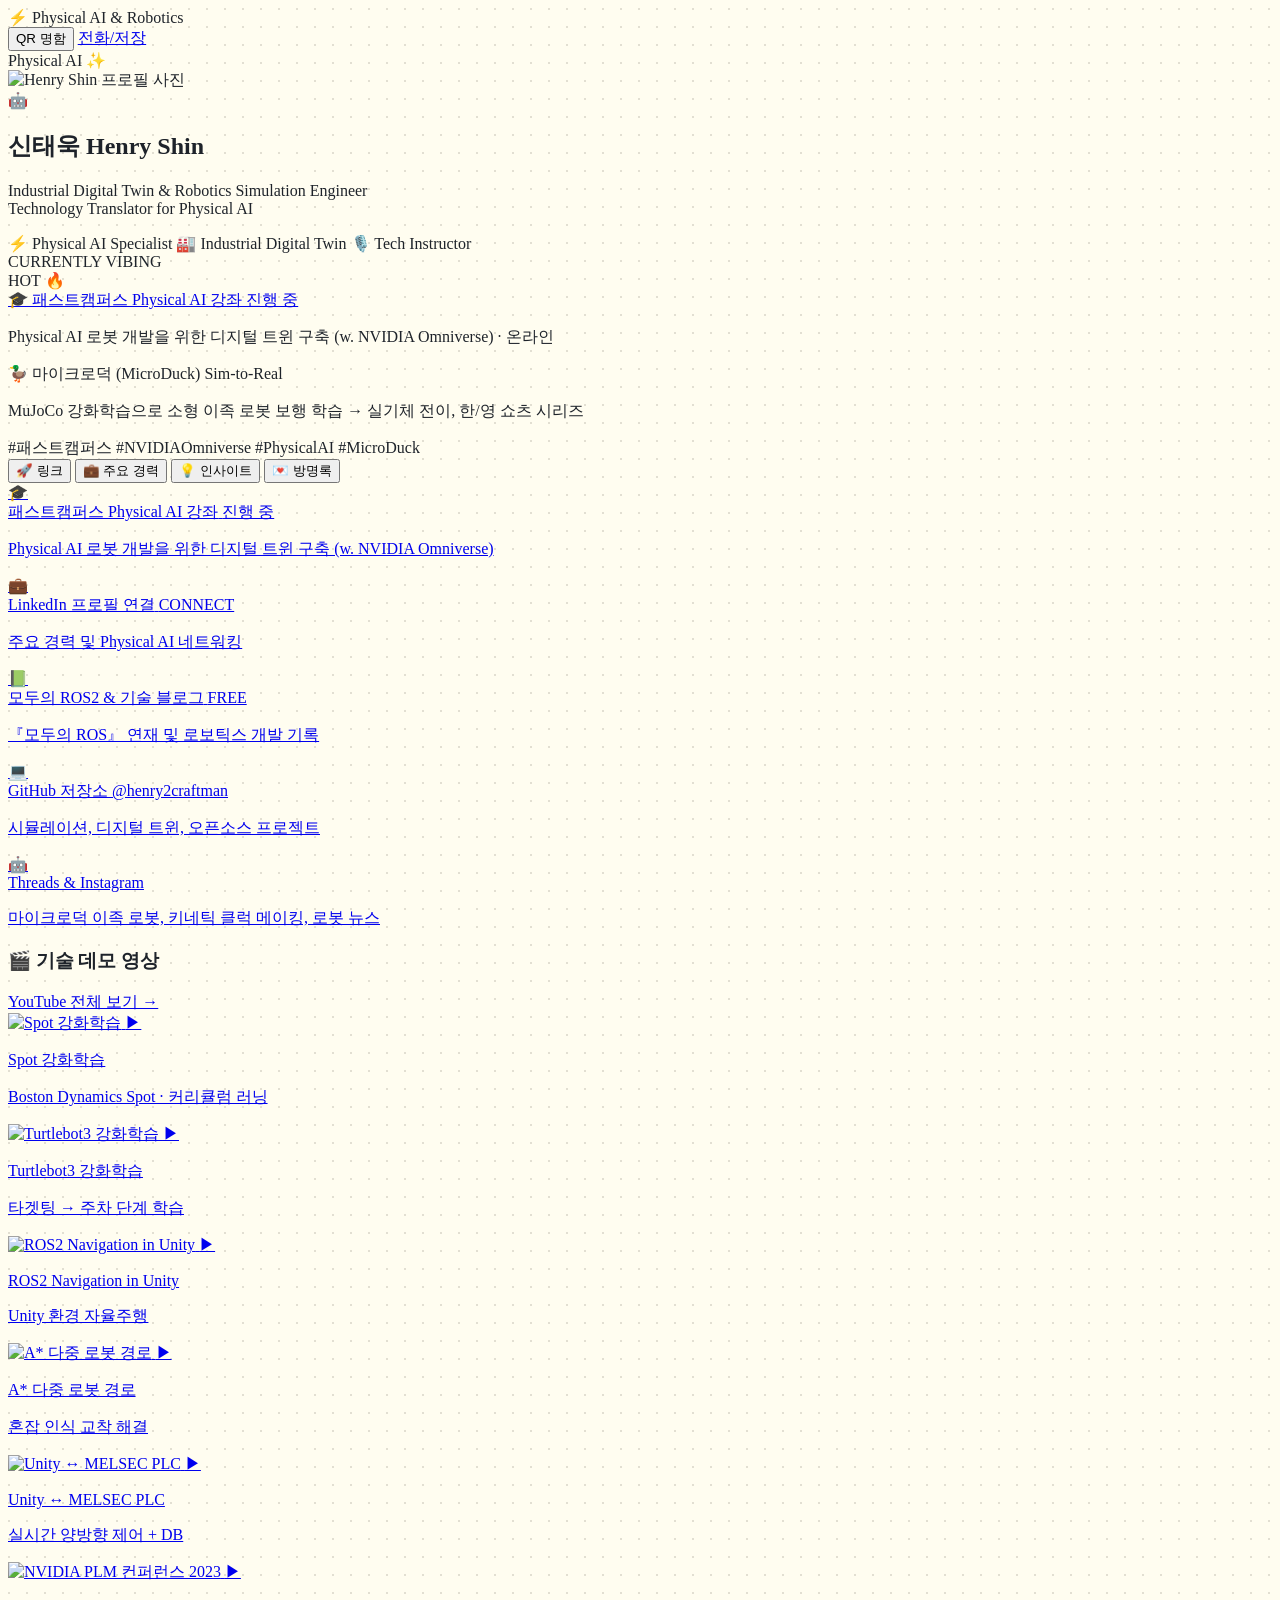
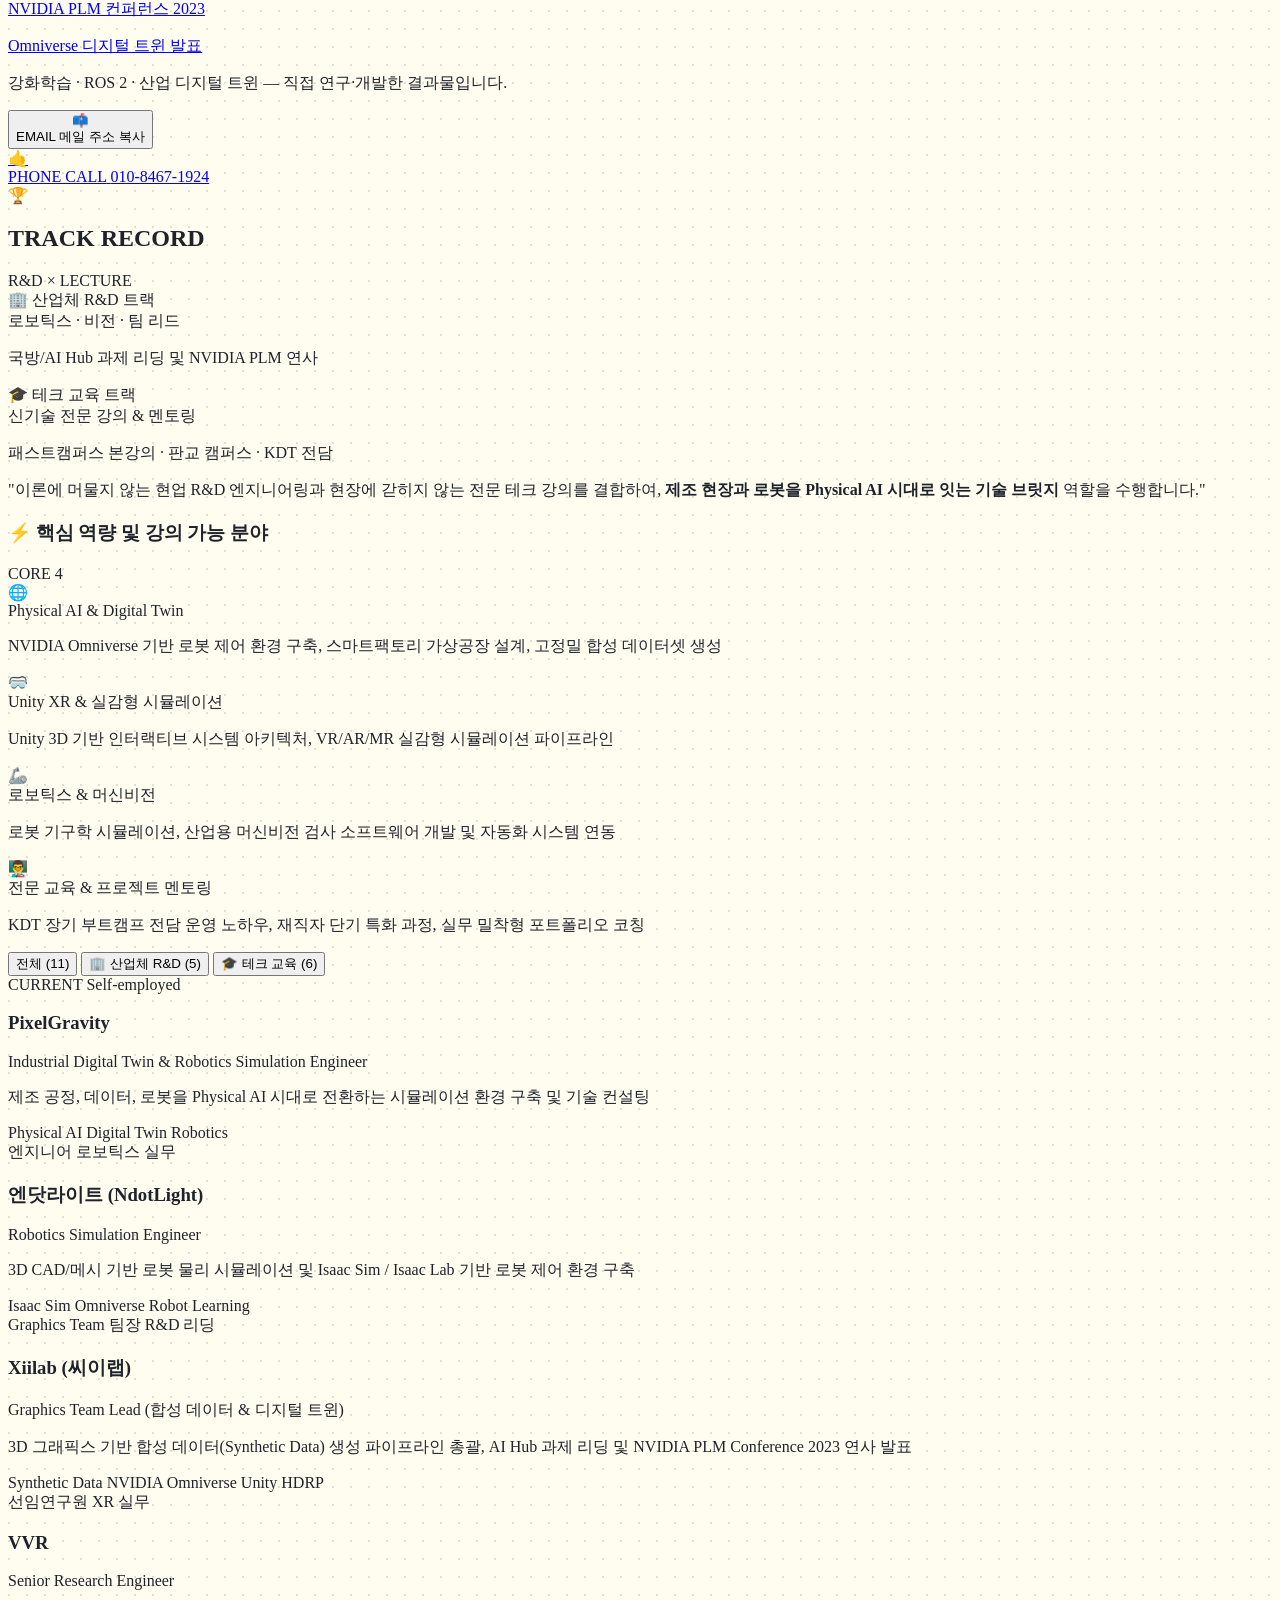
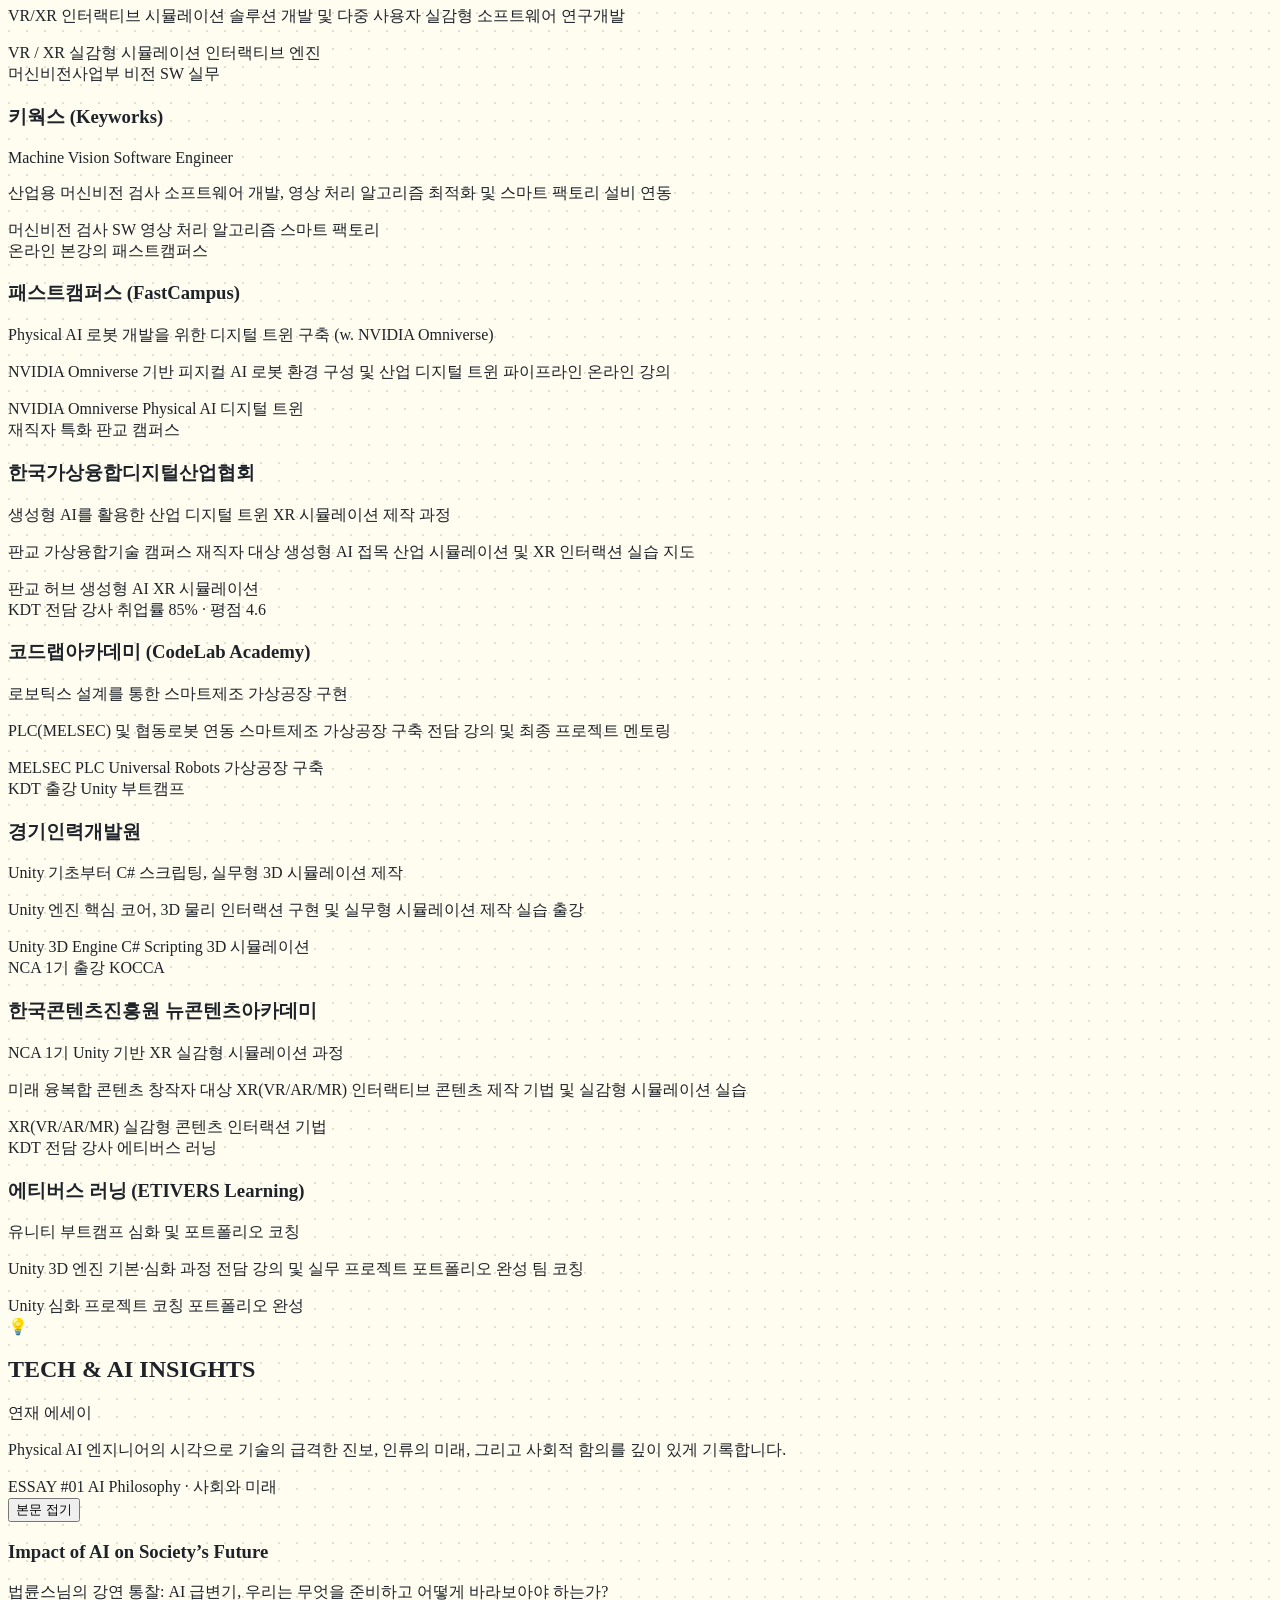
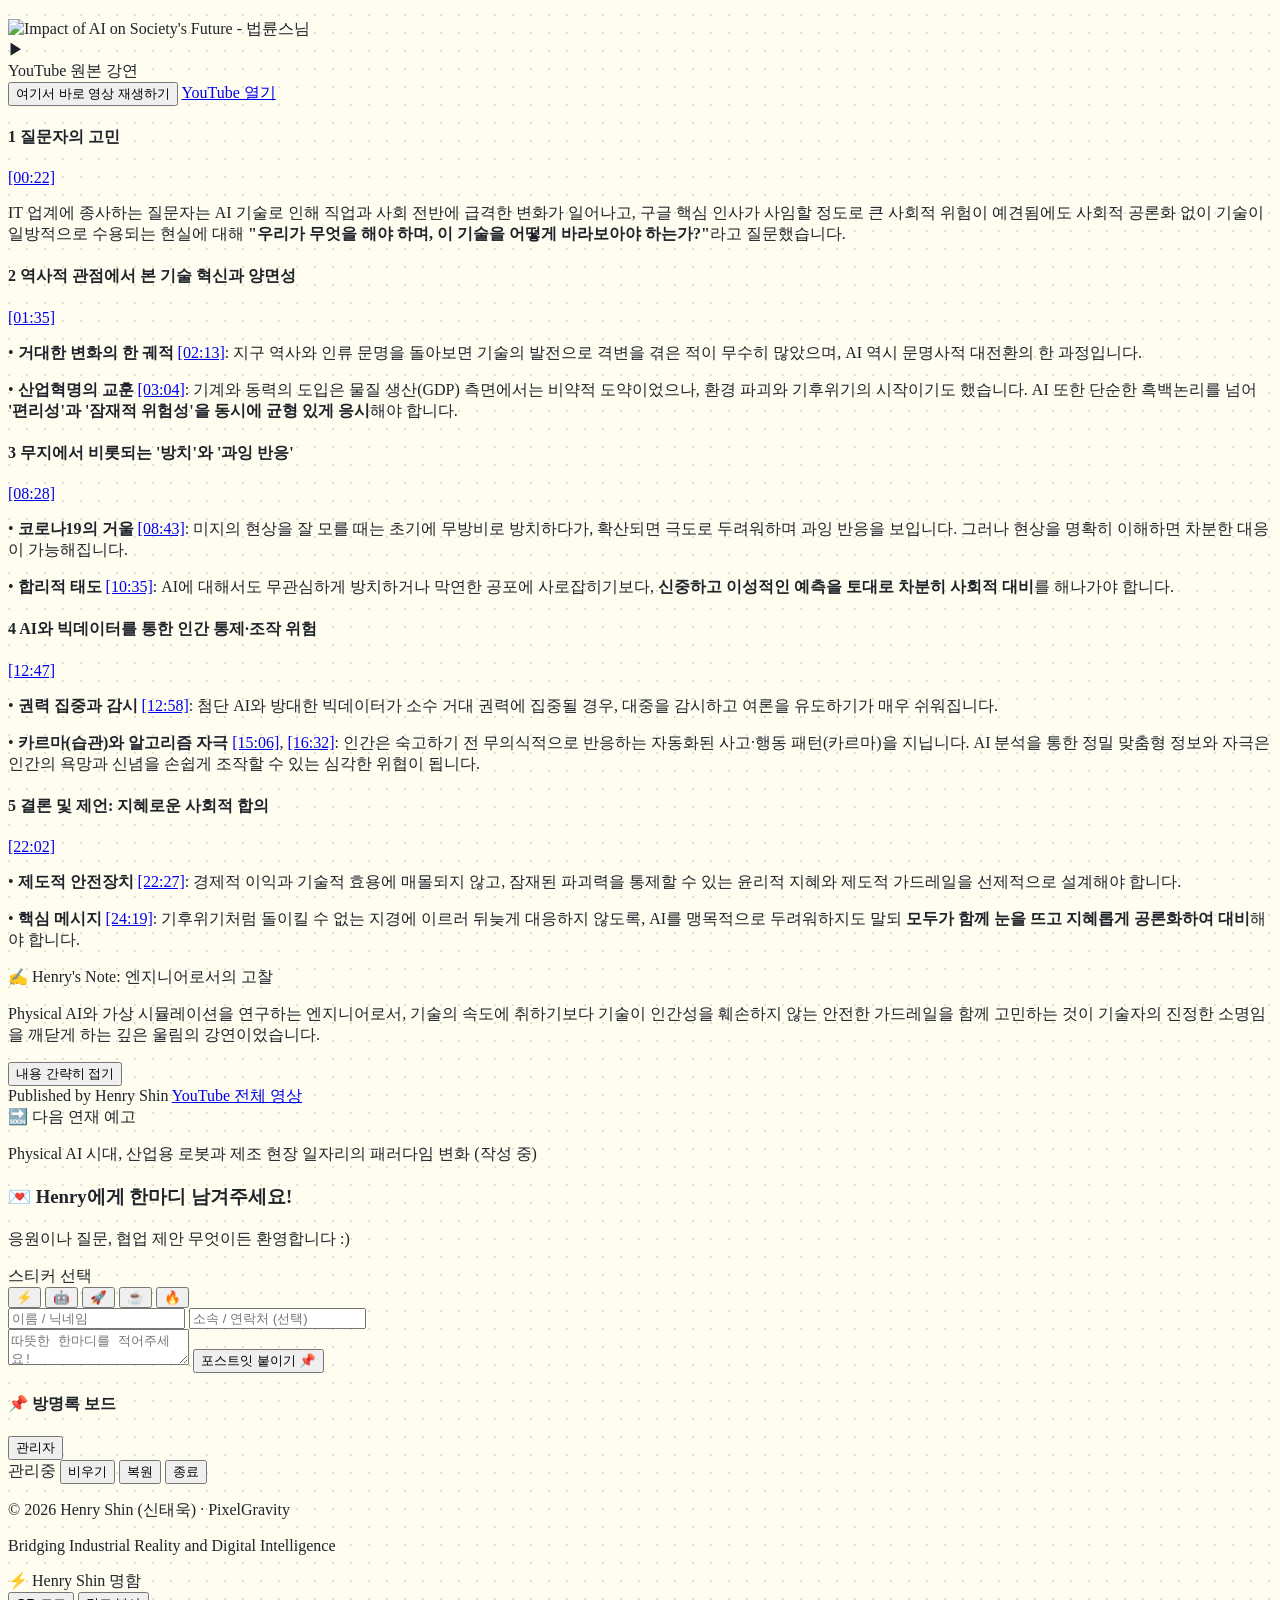
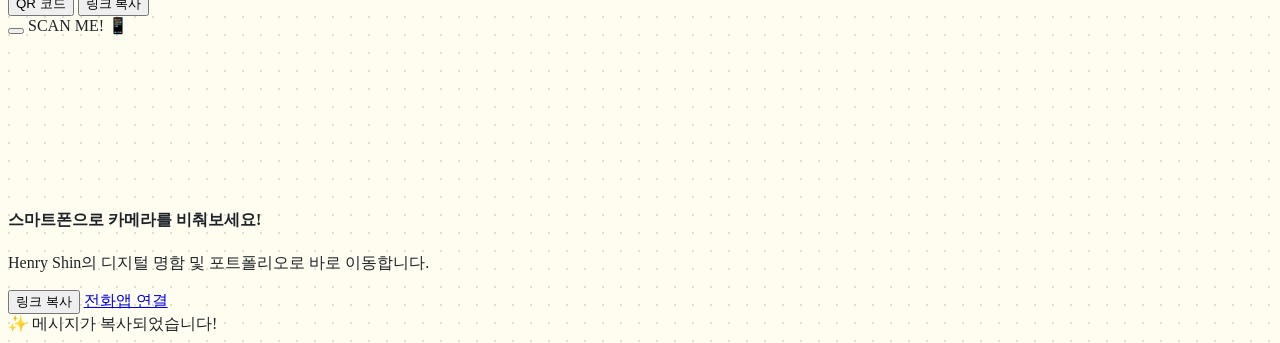
==== commit efe17331: "Refresh portfolio: GitHub avatar, live FastCampus course, MicroDuck status, demo video grid, OG meta" ====
--- a/index.html
+++ b/index.html
@@ -4,7 +4,20 @@
   <meta charset="UTF-8">
   <meta name="viewport" content="width=device-width, initial-scale=1.0, maximum-scale=1.0, user-scalable=no">
   <title>Henry Shin (신태욱) 🌟 Digital Twin & Robotics Portfolio</title>
-  <meta name="description" content="Henry Shin — Industrial Digital Twin & Robotics Simulation Engineer | Technology Translator for Physical AI">
+  <meta name="description" content="Henry Shin — Industrial Digital Twin & Robotics Simulation Engineer | Physical AI 강사 · 패스트캠퍼스 NVIDIA Omniverse 디지털 트윈 강좌 진행 중">
+  <meta name="theme-color" content="#FFFDF0">
+  <link rel="canonical" href="https://henry2craftman.github.io/myPortfolios/">
+  <link rel="icon" href="https://github.com/henry2craftman.png?size=64" type="image/png">
+  <link rel="apple-touch-icon" href="https://github.com/henry2craftman.png?size=180">
+  <!-- Open Graph / Twitter -->
+  <meta property="og:type" content="profile">
+  <meta property="og:title" content="Henry Shin (신태욱) · Physical AI & Robotics Simulation">
+  <meta property="og:description" content="산업 디지털 트윈 · 로봇 시뮬레이션 · 강화학습 Sim-to-Real. 패스트캠퍼스 Physical AI 디지털 트윈 강좌 진행 중.">
+  <meta property="og:url" content="https://henry2craftman.github.io/myPortfolios/">
+  <meta property="og:image" content="https://github.com/henry2craftman.png?size=400">
+  <meta name="twitter:card" content="summary">
+  <meta name="twitter:title" content="Henry Shin (신태욱) · Physical AI & Robotics Simulation">
+  <meta name="twitter:image" content="https://github.com/henry2craftman.png?size=400">
   
   <!-- Tailwind CSS -->
   <script src="https://cdn.tailwindcss.com"></script>
@@ -158,8 +171,10 @@
         <div class="relative mb-3.5 group cursor-pointer" onclick="fireCuteConfetti()">
           <div class="w-24 h-24 rounded-full border-2 border-darkPop p-1 bg-gradient-to-tr from-sunshine via-popPink to-mint shadow-pop-sm group-hover:rotate-6 transition-transform">
             <img 
-              src="https://api.dicebear.com/7.x/bottts-neutral/svg?seed=HenryShinMaker&backgroundColor=ffd166" 
-              alt="Henry Shin 아바타" 
+              src="https://github.com/henry2craftman.png?size=400" 
+              alt="Henry Shin 프로필 사진" 
+              loading="eager" decoding="async" referrerpolicy="no-referrer"
+              onerror="this.onerror=null;this.src='https://api.dicebear.com/7.x/bottts-neutral/svg?seed=HenryShinMaker&backgroundColor=ffd166'"
               class="w-full h-full rounded-full bg-white object-cover"
             >
           </div>
@@ -206,35 +221,34 @@
           </div>
           
           <div class="text-xs text-slate-800 space-y-2 leading-relaxed">
-            <!-- 1. 패스트캠퍼스 무료 세미나 (이중 박스 없이 깔끔한 글 형태) -->
+            <!-- 1. 패스트캠퍼스 본강의 (진행 중) -->
             <div class="pl-2.5 border-l-2 border-coral">
-              <a href="https://fastcampus.co.kr/event_online_digitaltwin" target="_blank" rel="noopener noreferrer" 
+              <a href="https://fastcampus.co.kr/data_online_digitaltwin" target="_blank" rel="noopener noreferrer" 
                  class="group inline-flex flex-wrap items-center gap-1 font-bold text-darkPop hover:text-bubble transition-colors">
-                <span class="font-extrabold">🎙️ 패스트캠퍼스 무료 온라인 세미나 진행 중</span>
-                <span class="text-[11px] font-bold text-coral">(10월 본강의 오픈)</span>
+                <span class="font-extrabold">🎓 패스트캠퍼스 Physical AI 강좌 진행 중</span>
                 <i data-lucide="arrow-up-right" class="w-3.5 h-3.5 inline text-slate-400 group-hover:text-bubble"></i>
               </a>
               <p class="text-[11px] text-slate-500 mt-0.5">
-                산업 디지털 트윈 무료 온라인 세미나 신청 접수 중
+                Physical AI 로봇 개발을 위한 디지털 트윈 구축 (w. NVIDIA Omniverse) · 온라인
               </p>
             </div>
 
-            <!-- 2. 판교 가상융합기술 캠퍼스 -->
+            <!-- 2. 마이크로덕 Sim-to-Real -->
             <div class="pl-2.5 border-l-2 border-sunshine">
               <p class="font-bold text-darkPop">
-                📍 판교 가상융합산업허브 4층 가상융합기술 캠퍼스
+                🦆 마이크로덕 (MicroDuck) Sim-to-Real
               </p>
               <p class="text-[11px] text-slate-500 mt-0.5">
-                [재직자대상교육] 생성형 AI 활용 산업 디지털 트윈 XR 시뮬레이션 제작 과정
+                MuJoCo 강화학습으로 소형 이족 로봇 보행 학습 → 실기체 전이, 한/영 쇼츠 시리즈
               </p>
             </div>
           </div>
 
           <div class="flex flex-wrap gap-1.5 mt-2.5">
             <span class="px-2 py-0.5 rounded-full text-[10px] font-bold bg-white border border-darkPop text-slate-700 shadow-pop-sm">#패스트캠퍼스</span>
-            <span class="px-2 py-0.5 rounded-full text-[10px] font-bold bg-white border border-darkPop text-slate-700 shadow-pop-sm">#산업디지털트윈</span>
+            <span class="px-2 py-0.5 rounded-full text-[10px] font-bold bg-white border border-darkPop text-slate-700 shadow-pop-sm">#NVIDIAOmniverse</span>
             <span class="px-2 py-0.5 rounded-full text-[10px] font-bold bg-white border border-darkPop text-slate-700 shadow-pop-sm">#PhysicalAI</span>
-            <span class="px-2 py-0.5 rounded-full text-[10px] font-bold bg-white border border-darkPop text-slate-700 shadow-pop-sm">#무료세미나</span>
+            <span class="px-2 py-0.5 rounded-full text-[10px] font-bold bg-white border border-darkPop text-slate-700 shadow-pop-sm">#MicroDuck</span>
           </div>
         </div>
       </div>
@@ -259,20 +273,20 @@
     <!-- TAB 1: Quick Links & Channels -->
     <div id="tab-links" class="tab-content space-y-3">
 
-      <!-- FastCampus Free Seminar (Top Featured) -->
-      <a href="https://fastcampus.co.kr/event_online_digitaltwin" target="_blank" rel="noopener noreferrer" 
+      <!-- FastCampus Course (Top Featured) -->
+      <a href="https://fastcampus.co.kr/data_online_digitaltwin" target="_blank" rel="noopener noreferrer" 
          class="pop-card block bg-gradient-to-r from-[#FFF4D9] via-[#FFE8B3] to-[#FFD166]/60 border-2 border-darkPop shadow-pop rounded-2xl p-3.5 group hover:from-[#FFE8B3] hover:to-[#FFDE99]">
         <div class="flex items-center justify-between">
           <div class="flex items-center gap-3">
             <div class="w-11 h-11 rounded-2xl bg-coral text-white border-2 border-darkPop flex items-center justify-center text-xl shadow-pop-sm group-hover:rotate-12 transition-transform">
-              🎙️
+              🎓
             </div>
             <div class="text-left">
               <div class="flex items-center gap-1.5">
-                <span class="text-sm font-extrabold text-darkPop">패스트캠퍼스 무료 온라인 세미나</span>
-                <span class="text-[10px] font-bold px-1.5 py-0.5 rounded-full bg-coral text-white border border-darkPop animate-pulse">접수중</span>
+                <span class="text-sm font-extrabold text-darkPop">패스트캠퍼스 Physical AI 강좌</span>
+                <span class="text-[10px] font-bold px-1.5 py-0.5 rounded-full bg-coral text-white border border-darkPop animate-pulse">진행 중</span>
               </div>
-              <p class="text-xs text-slate-700 mt-0.5 font-bold">산업 디지털 트윈 무료 세미나 (10월 중 본 강의 오픈!)</p>
+              <p class="text-xs text-slate-700 mt-0.5 font-bold">Physical AI 로봇 개발을 위한 디지털 트윈 구축 (w. NVIDIA Omniverse)</p>
             </div>
           </div>
           <i data-lucide="arrow-up-right" class="w-5 h-5 text-darkPop group-hover:translate-x-0.5 group-hover:-translate-y-0.5 transition-transform"></i>
@@ -349,13 +363,107 @@
             </div>
             <div class="text-left">
               <span class="text-sm font-extrabold text-darkPop block">Threads & Instagram</span>
-              <p class="text-xs text-slate-500 mt-0.5">2족 보행 로봇 설계, 키네틱 클럭 메이킹 일상</p>
+              <p class="text-xs text-slate-500 mt-0.5">마이크로덕 이족 로봇, 키네틱 클럭 메이킹, 로봇 뉴스</p>
             </div>
           </div>
           <i data-lucide="external-link" class="w-4 h-4 text-slate-400 group-hover:text-darkPop transition-colors"></i>
         </div>
       </a>
 
+
+      <!-- Featured Demo Videos -->
+      <div class="bg-white border-2 border-darkPop shadow-pop rounded-2xl p-3.5">
+        <div class="flex items-center justify-between mb-2.5">
+          <h3 class="text-xs font-black text-darkPop flex items-center gap-1.5">
+            <span>🎬</span> 기술 데모 영상
+          </h3>
+          <a href="https://www.youtube.com/@HenryShin-qx6bq" target="_blank" rel="noopener noreferrer"
+             class="text-[10px] font-mono font-bold text-slate-500 bg-slate-100 px-2 py-0.5 rounded-full border border-darkPop hover:bg-slate-200">
+            YouTube 전체 보기 →
+          </a>
+        </div>
+        <div class="grid grid-cols-2 gap-2">
+          <a href="https://www.youtube.com/watch?v=4YsCz5fFfj0" target="_blank" rel="noopener noreferrer"
+             class="pop-card block bg-white border-2 border-darkPop shadow-pop-sm rounded-xl overflow-hidden group">
+            <div class="relative aspect-video bg-slate-100">
+              <img src="https://img.youtube.com/vi/4YsCz5fFfj0/mqdefault.jpg" alt="Spot 강화학습" loading="lazy" class="w-full h-full object-cover">
+              <span class="absolute inset-0 flex items-center justify-center">
+                <span class="w-8 h-8 rounded-full bg-white/90 border-2 border-darkPop flex items-center justify-center text-darkPop text-xs shadow-pop-sm group-hover:scale-110 transition-transform">▶</span>
+              </span>
+            </div>
+            <div class="p-2">
+              <p class="text-[11px] font-extrabold text-darkPop leading-tight truncate">Spot 강화학습</p>
+              <p class="text-[10px] text-slate-500 mt-0.5 truncate">Boston Dynamics Spot · 커리큘럼 러닝</p>
+            </div>
+          </a>
+          <a href="https://www.youtube.com/watch?v=L59rSr9Eeyw" target="_blank" rel="noopener noreferrer"
+             class="pop-card block bg-white border-2 border-darkPop shadow-pop-sm rounded-xl overflow-hidden group">
+            <div class="relative aspect-video bg-slate-100">
+              <img src="https://img.youtube.com/vi/L59rSr9Eeyw/mqdefault.jpg" alt="Turtlebot3 강화학습" loading="lazy" class="w-full h-full object-cover">
+              <span class="absolute inset-0 flex items-center justify-center">
+                <span class="w-8 h-8 rounded-full bg-white/90 border-2 border-darkPop flex items-center justify-center text-darkPop text-xs shadow-pop-sm group-hover:scale-110 transition-transform">▶</span>
+              </span>
+            </div>
+            <div class="p-2">
+              <p class="text-[11px] font-extrabold text-darkPop leading-tight truncate">Turtlebot3 강화학습</p>
+              <p class="text-[10px] text-slate-500 mt-0.5 truncate">타겟팅 → 주차 단계 학습</p>
+            </div>
+          </a>
+          <a href="https://www.youtube.com/watch?v=xtUvIORydzI" target="_blank" rel="noopener noreferrer"
+             class="pop-card block bg-white border-2 border-darkPop shadow-pop-sm rounded-xl overflow-hidden group">
+            <div class="relative aspect-video bg-slate-100">
+              <img src="https://img.youtube.com/vi/xtUvIORydzI/mqdefault.jpg" alt="ROS2 Navigation in Unity" loading="lazy" class="w-full h-full object-cover">
+              <span class="absolute inset-0 flex items-center justify-center">
+                <span class="w-8 h-8 rounded-full bg-white/90 border-2 border-darkPop flex items-center justify-center text-darkPop text-xs shadow-pop-sm group-hover:scale-110 transition-transform">▶</span>
+              </span>
+            </div>
+            <div class="p-2">
+              <p class="text-[11px] font-extrabold text-darkPop leading-tight truncate">ROS2 Navigation in Unity</p>
+              <p class="text-[10px] text-slate-500 mt-0.5 truncate">Unity 환경 자율주행</p>
+            </div>
+          </a>
+          <a href="https://www.youtube.com/watch?v=AlpZODWpKlM" target="_blank" rel="noopener noreferrer"
+             class="pop-card block bg-white border-2 border-darkPop shadow-pop-sm rounded-xl overflow-hidden group">
+            <div class="relative aspect-video bg-slate-100">
+              <img src="https://img.youtube.com/vi/AlpZODWpKlM/mqdefault.jpg" alt="A* 다중 로봇 경로" loading="lazy" class="w-full h-full object-cover">
+              <span class="absolute inset-0 flex items-center justify-center">
+                <span class="w-8 h-8 rounded-full bg-white/90 border-2 border-darkPop flex items-center justify-center text-darkPop text-xs shadow-pop-sm group-hover:scale-110 transition-transform">▶</span>
+              </span>
+            </div>
+            <div class="p-2">
+              <p class="text-[11px] font-extrabold text-darkPop leading-tight truncate">A* 다중 로봇 경로</p>
+              <p class="text-[10px] text-slate-500 mt-0.5 truncate">혼잡 인식 교착 해결</p>
+            </div>
+          </a>
+          <a href="https://www.youtube.com/watch?v=Z7nRL82oNe8" target="_blank" rel="noopener noreferrer"
+             class="pop-card block bg-white border-2 border-darkPop shadow-pop-sm rounded-xl overflow-hidden group">
+            <div class="relative aspect-video bg-slate-100">
+              <img src="https://img.youtube.com/vi/Z7nRL82oNe8/mqdefault.jpg" alt="Unity ↔ MELSEC PLC" loading="lazy" class="w-full h-full object-cover">
+              <span class="absolute inset-0 flex items-center justify-center">
+                <span class="w-8 h-8 rounded-full bg-white/90 border-2 border-darkPop flex items-center justify-center text-darkPop text-xs shadow-pop-sm group-hover:scale-110 transition-transform">▶</span>
+              </span>
+            </div>
+            <div class="p-2">
+              <p class="text-[11px] font-extrabold text-darkPop leading-tight truncate">Unity ↔ MELSEC PLC</p>
+              <p class="text-[10px] text-slate-500 mt-0.5 truncate">실시간 양방향 제어 + DB</p>
+            </div>
+          </a>
+          <a href="https://www.youtube.com/watch?v=WrpE6T8RTzY" target="_blank" rel="noopener noreferrer"
+             class="pop-card block bg-white border-2 border-darkPop shadow-pop-sm rounded-xl overflow-hidden group">
+            <div class="relative aspect-video bg-slate-100">
+              <img src="https://img.youtube.com/vi/WrpE6T8RTzY/mqdefault.jpg" alt="NVIDIA PLM 컨퍼런스 2023" loading="lazy" class="w-full h-full object-cover">
+              <span class="absolute inset-0 flex items-center justify-center">
+                <span class="w-8 h-8 rounded-full bg-white/90 border-2 border-darkPop flex items-center justify-center text-darkPop text-xs shadow-pop-sm group-hover:scale-110 transition-transform">▶</span>
+              </span>
+            </div>
+            <div class="p-2">
+              <p class="text-[11px] font-extrabold text-darkPop leading-tight truncate">NVIDIA PLM 컨퍼런스 2023</p>
+              <p class="text-[10px] text-slate-500 mt-0.5 truncate">Omniverse 디지털 트윈 발표</p>
+            </div>
+          </a>
+        </div>
+        <p class="text-[10px] text-slate-500 mt-2">강화학습 · ROS 2 · 산업 디지털 트윈 — 직접 연구·개발한 결과물입니다.</p>
+      </div>
       <!-- Quick Contact Pills (Copy & Send) -->
       <div class="grid grid-cols-2 gap-2.5 pt-1">
         <button onclick="copyInfo('henry2craftman@gmail.com', '이메일 주소가 복사되었습니다! 💌')" 
@@ -672,7 +780,7 @@
               </div>
               <h3 class="text-sm font-extrabold text-darkPop">패스트캠퍼스 (FastCampus)</h3>
             </div>
-            <a href="https://fastcampus.co.kr/event_online_digitaltwin" target="_blank" class="p-1 rounded-lg border border-darkPop bg-slate-100 hover:bg-slate-200 text-darkPop">
+            <a href="https://fastcampus.co.kr/data_online_digitaltwin" target="_blank" rel="noopener noreferrer" class="p-1 rounded-lg border border-darkPop bg-slate-100 hover:bg-slate-200 text-darkPop">
               <i data-lucide="external-link" class="w-3.5 h-3.5"></i>
             </a>
           </div>
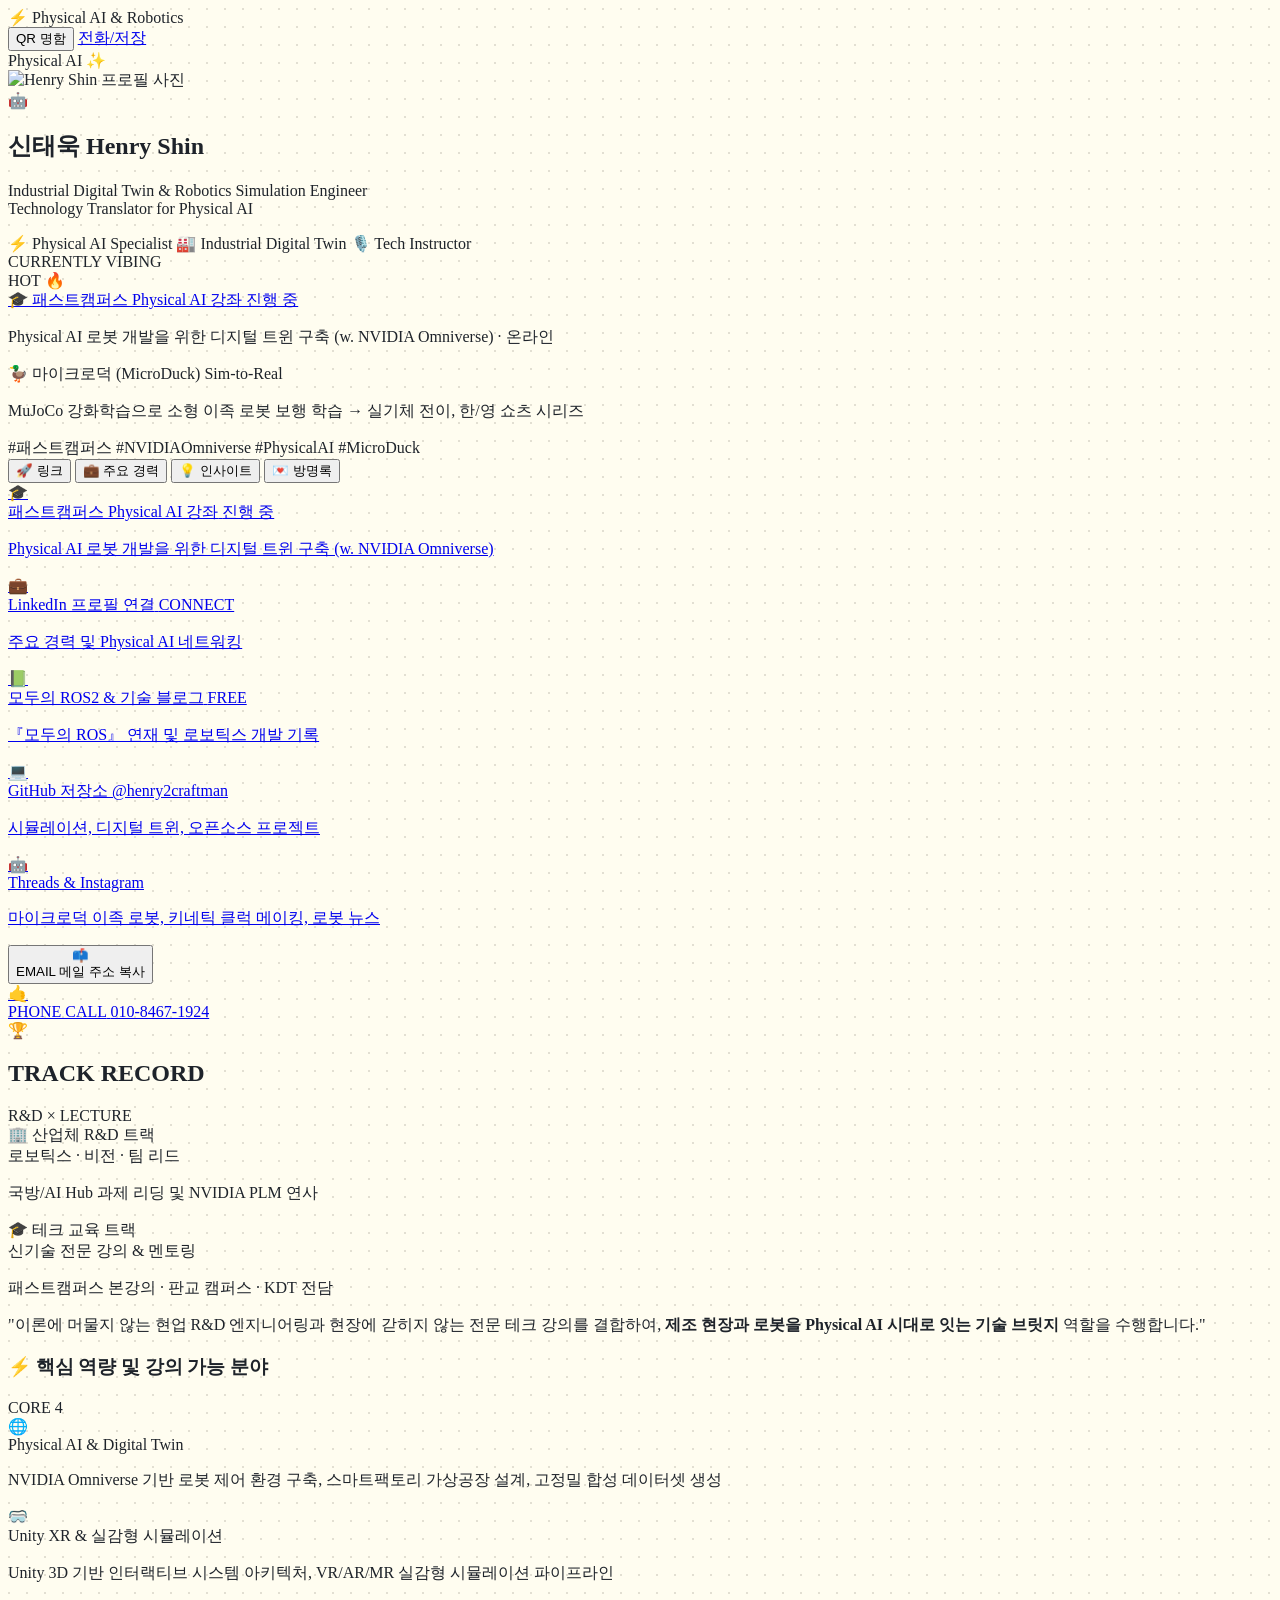
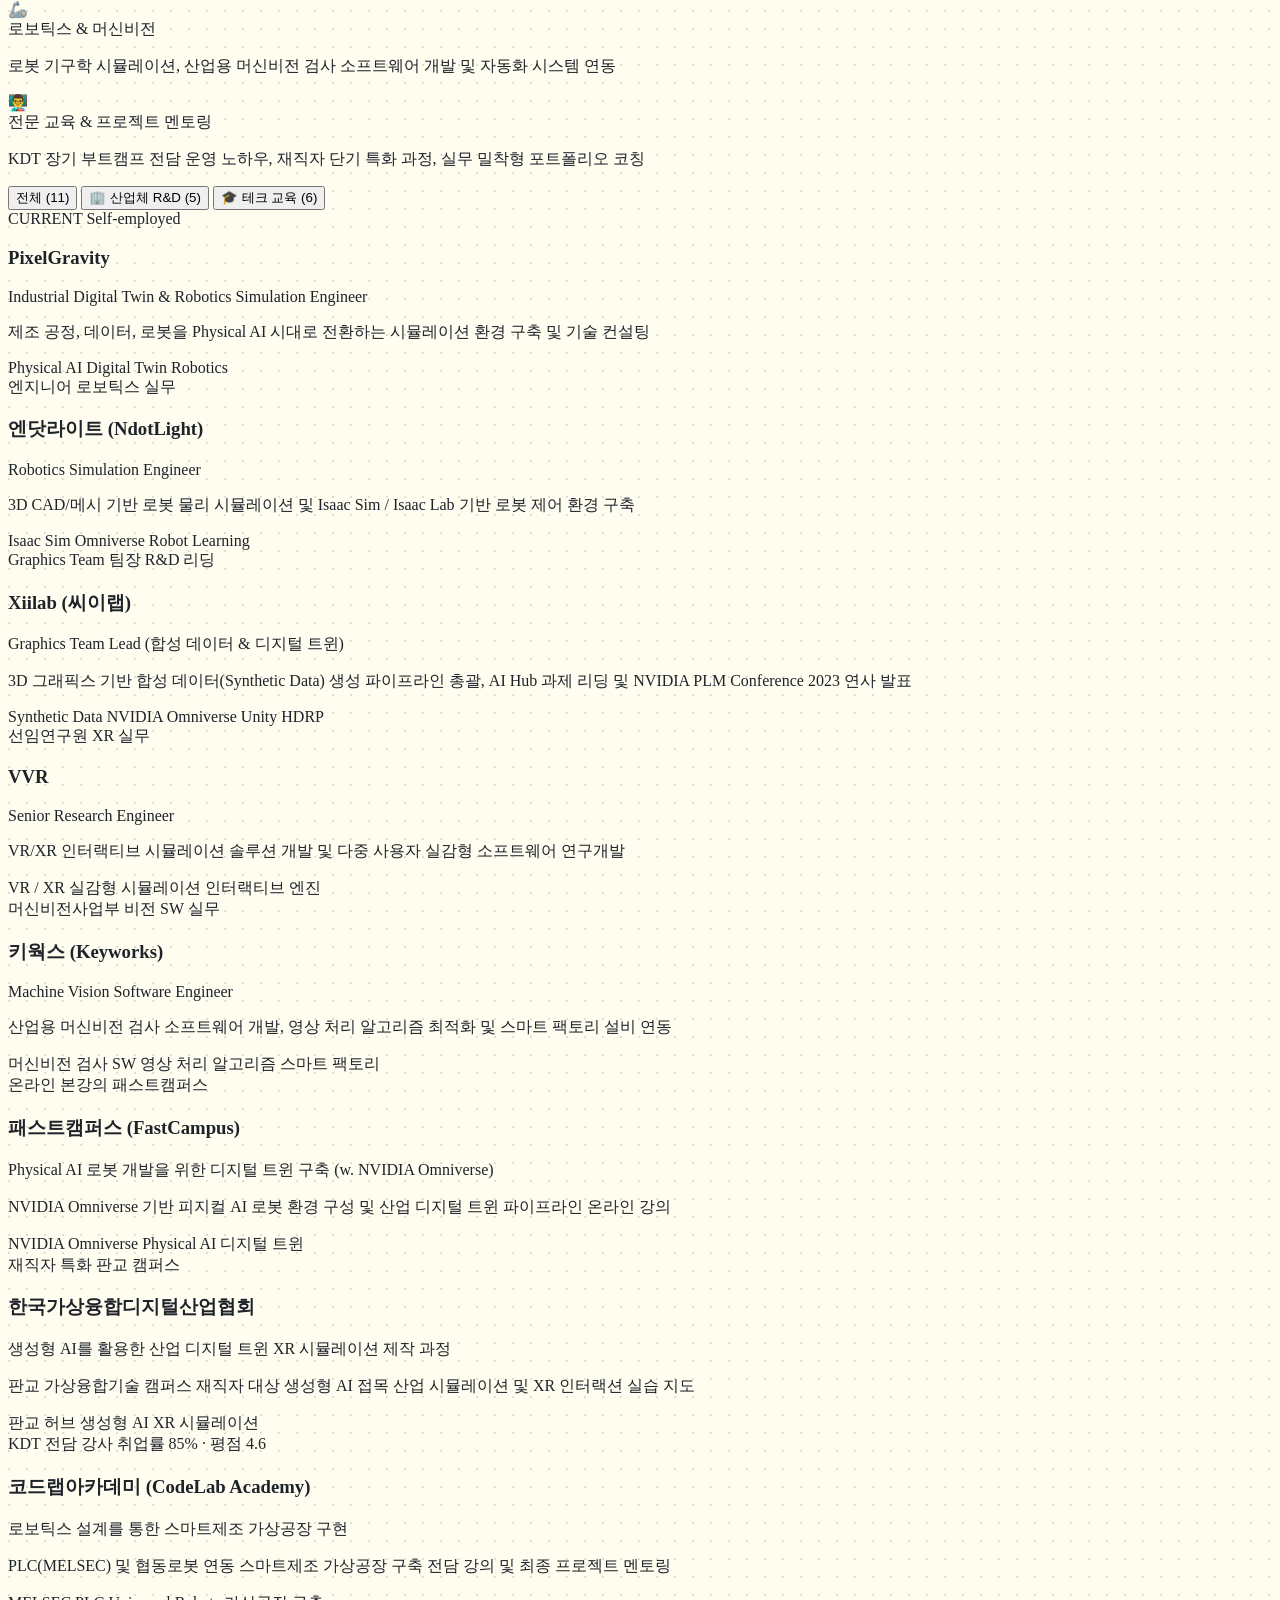
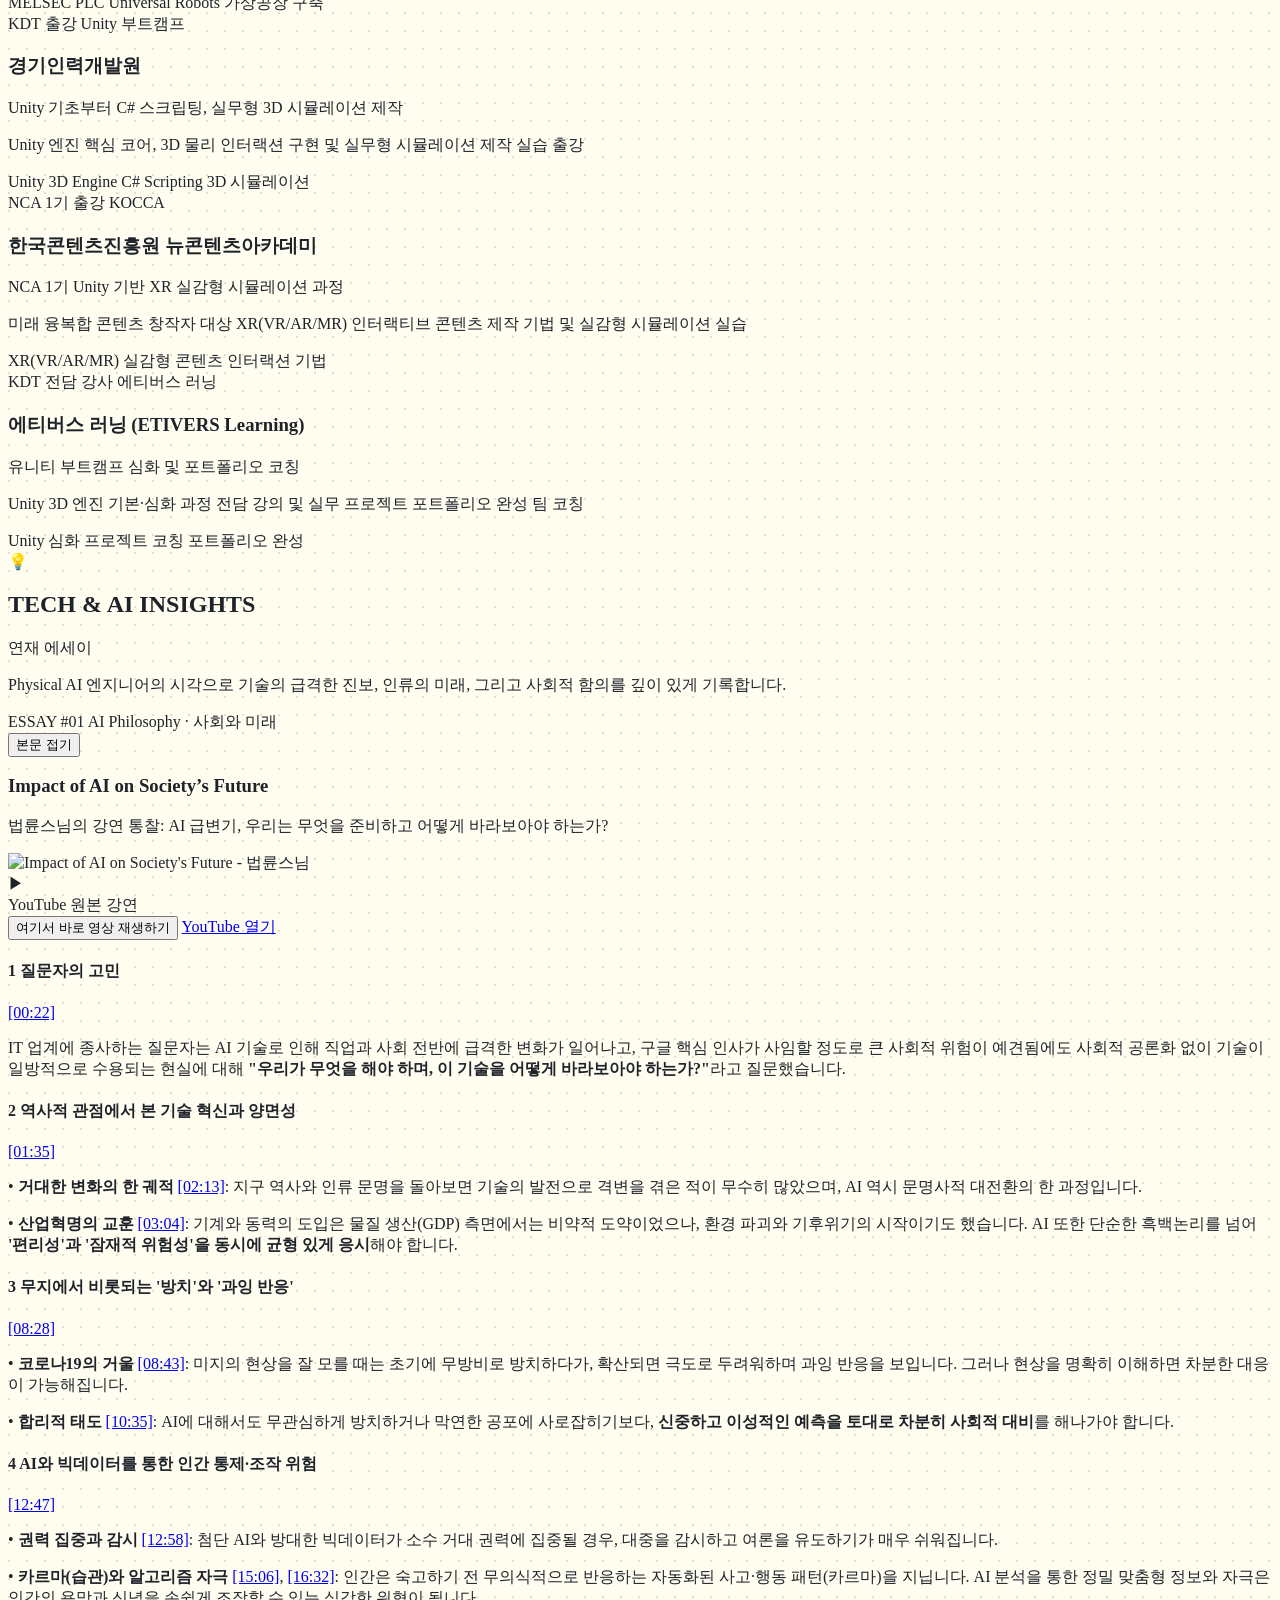
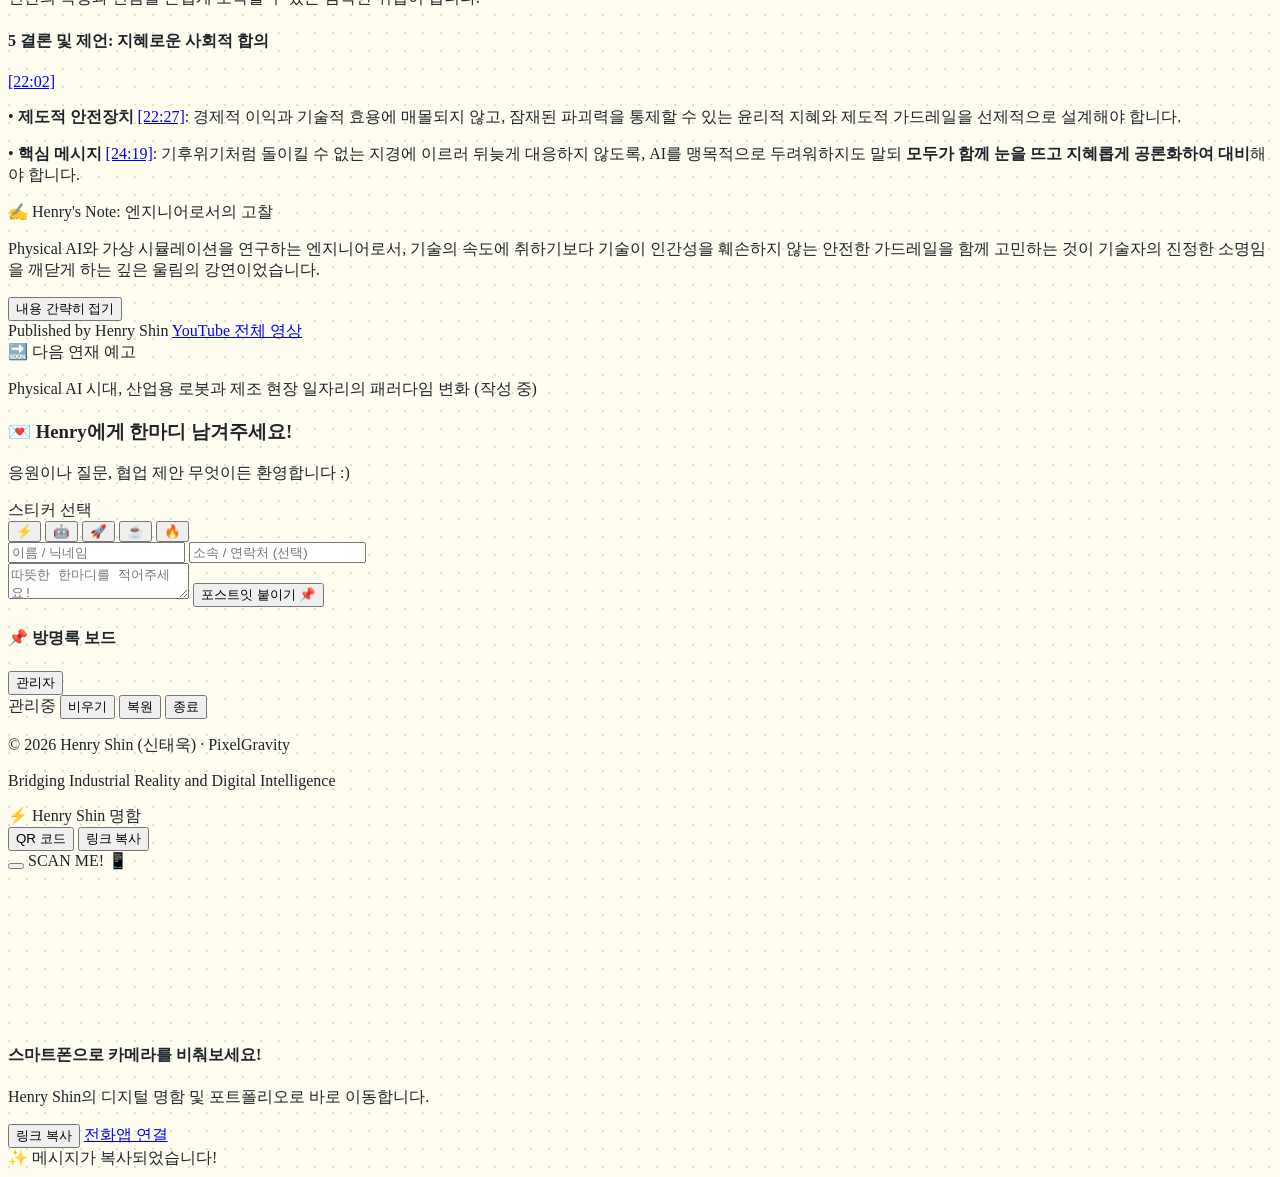
==== commit 5b319ce6: "Remove demo video grid from links tab Co-Authored-By: Claude Fable 5.1 <noreply@anthropic.com>" ====
--- a/index.html
+++ b/index.html
@@ -371,99 +371,6 @@
       </a>
 
 
-      <!-- Featured Demo Videos -->
-      <div class="bg-white border-2 border-darkPop shadow-pop rounded-2xl p-3.5">
-        <div class="flex items-center justify-between mb-2.5">
-          <h3 class="text-xs font-black text-darkPop flex items-center gap-1.5">
-            <span>🎬</span> 기술 데모 영상
-          </h3>
-          <a href="https://www.youtube.com/@HenryShin-qx6bq" target="_blank" rel="noopener noreferrer"
-             class="text-[10px] font-mono font-bold text-slate-500 bg-slate-100 px-2 py-0.5 rounded-full border border-darkPop hover:bg-slate-200">
-            YouTube 전체 보기 →
-          </a>
-        </div>
-        <div class="grid grid-cols-2 gap-2">
-          <a href="https://www.youtube.com/watch?v=4YsCz5fFfj0" target="_blank" rel="noopener noreferrer"
-             class="pop-card block bg-white border-2 border-darkPop shadow-pop-sm rounded-xl overflow-hidden group">
-            <div class="relative aspect-video bg-slate-100">
-              <img src="https://img.youtube.com/vi/4YsCz5fFfj0/mqdefault.jpg" alt="Spot 강화학습" loading="lazy" class="w-full h-full object-cover">
-              <span class="absolute inset-0 flex items-center justify-center">
-                <span class="w-8 h-8 rounded-full bg-white/90 border-2 border-darkPop flex items-center justify-center text-darkPop text-xs shadow-pop-sm group-hover:scale-110 transition-transform">▶</span>
-              </span>
-            </div>
-            <div class="p-2">
-              <p class="text-[11px] font-extrabold text-darkPop leading-tight truncate">Spot 강화학습</p>
-              <p class="text-[10px] text-slate-500 mt-0.5 truncate">Boston Dynamics Spot · 커리큘럼 러닝</p>
-            </div>
-          </a>
-          <a href="https://www.youtube.com/watch?v=L59rSr9Eeyw" target="_blank" rel="noopener noreferrer"
-             class="pop-card block bg-white border-2 border-darkPop shadow-pop-sm rounded-xl overflow-hidden group">
-            <div class="relative aspect-video bg-slate-100">
-              <img src="https://img.youtube.com/vi/L59rSr9Eeyw/mqdefault.jpg" alt="Turtlebot3 강화학습" loading="lazy" class="w-full h-full object-cover">
-              <span class="absolute inset-0 flex items-center justify-center">
-                <span class="w-8 h-8 rounded-full bg-white/90 border-2 border-darkPop flex items-center justify-center text-darkPop text-xs shadow-pop-sm group-hover:scale-110 transition-transform">▶</span>
-              </span>
-            </div>
-            <div class="p-2">
-              <p class="text-[11px] font-extrabold text-darkPop leading-tight truncate">Turtlebot3 강화학습</p>
-              <p class="text-[10px] text-slate-500 mt-0.5 truncate">타겟팅 → 주차 단계 학습</p>
-            </div>
-          </a>
-          <a href="https://www.youtube.com/watch?v=xtUvIORydzI" target="_blank" rel="noopener noreferrer"
-             class="pop-card block bg-white border-2 border-darkPop shadow-pop-sm rounded-xl overflow-hidden group">
-            <div class="relative aspect-video bg-slate-100">
-              <img src="https://img.youtube.com/vi/xtUvIORydzI/mqdefault.jpg" alt="ROS2 Navigation in Unity" loading="lazy" class="w-full h-full object-cover">
-              <span class="absolute inset-0 flex items-center justify-center">
-                <span class="w-8 h-8 rounded-full bg-white/90 border-2 border-darkPop flex items-center justify-center text-darkPop text-xs shadow-pop-sm group-hover:scale-110 transition-transform">▶</span>
-              </span>
-            </div>
-            <div class="p-2">
-              <p class="text-[11px] font-extrabold text-darkPop leading-tight truncate">ROS2 Navigation in Unity</p>
-              <p class="text-[10px] text-slate-500 mt-0.5 truncate">Unity 환경 자율주행</p>
-            </div>
-          </a>
-          <a href="https://www.youtube.com/watch?v=AlpZODWpKlM" target="_blank" rel="noopener noreferrer"
-             class="pop-card block bg-white border-2 border-darkPop shadow-pop-sm rounded-xl overflow-hidden group">
-            <div class="relative aspect-video bg-slate-100">
-              <img src="https://img.youtube.com/vi/AlpZODWpKlM/mqdefault.jpg" alt="A* 다중 로봇 경로" loading="lazy" class="w-full h-full object-cover">
-              <span class="absolute inset-0 flex items-center justify-center">
-                <span class="w-8 h-8 rounded-full bg-white/90 border-2 border-darkPop flex items-center justify-center text-darkPop text-xs shadow-pop-sm group-hover:scale-110 transition-transform">▶</span>
-              </span>
-            </div>
-            <div class="p-2">
-              <p class="text-[11px] font-extrabold text-darkPop leading-tight truncate">A* 다중 로봇 경로</p>
-              <p class="text-[10px] text-slate-500 mt-0.5 truncate">혼잡 인식 교착 해결</p>
-            </div>
-          </a>
-          <a href="https://www.youtube.com/watch?v=Z7nRL82oNe8" target="_blank" rel="noopener noreferrer"
-             class="pop-card block bg-white border-2 border-darkPop shadow-pop-sm rounded-xl overflow-hidden group">
-            <div class="relative aspect-video bg-slate-100">
-              <img src="https://img.youtube.com/vi/Z7nRL82oNe8/mqdefault.jpg" alt="Unity ↔ MELSEC PLC" loading="lazy" class="w-full h-full object-cover">
-              <span class="absolute inset-0 flex items-center justify-center">
-                <span class="w-8 h-8 rounded-full bg-white/90 border-2 border-darkPop flex items-center justify-center text-darkPop text-xs shadow-pop-sm group-hover:scale-110 transition-transform">▶</span>
-              </span>
-            </div>
-            <div class="p-2">
-              <p class="text-[11px] font-extrabold text-darkPop leading-tight truncate">Unity ↔ MELSEC PLC</p>
-              <p class="text-[10px] text-slate-500 mt-0.5 truncate">실시간 양방향 제어 + DB</p>
-            </div>
-          </a>
-          <a href="https://www.youtube.com/watch?v=WrpE6T8RTzY" target="_blank" rel="noopener noreferrer"
-             class="pop-card block bg-white border-2 border-darkPop shadow-pop-sm rounded-xl overflow-hidden group">
-            <div class="relative aspect-video bg-slate-100">
-              <img src="https://img.youtube.com/vi/WrpE6T8RTzY/mqdefault.jpg" alt="NVIDIA PLM 컨퍼런스 2023" loading="lazy" class="w-full h-full object-cover">
-              <span class="absolute inset-0 flex items-center justify-center">
-                <span class="w-8 h-8 rounded-full bg-white/90 border-2 border-darkPop flex items-center justify-center text-darkPop text-xs shadow-pop-sm group-hover:scale-110 transition-transform">▶</span>
-              </span>
-            </div>
-            <div class="p-2">
-              <p class="text-[11px] font-extrabold text-darkPop leading-tight truncate">NVIDIA PLM 컨퍼런스 2023</p>
-              <p class="text-[10px] text-slate-500 mt-0.5 truncate">Omniverse 디지털 트윈 발표</p>
-            </div>
-          </a>
-        </div>
-        <p class="text-[10px] text-slate-500 mt-2">강화학습 · ROS 2 · 산업 디지털 트윈 — 직접 연구·개발한 결과물입니다.</p>
-      </div>
       <!-- Quick Contact Pills (Copy & Send) -->
       <div class="grid grid-cols-2 gap-2.5 pt-1">
         <button onclick="copyInfo('henry2craftman@gmail.com', '이메일 주소가 복사되었습니다! 💌')" 
